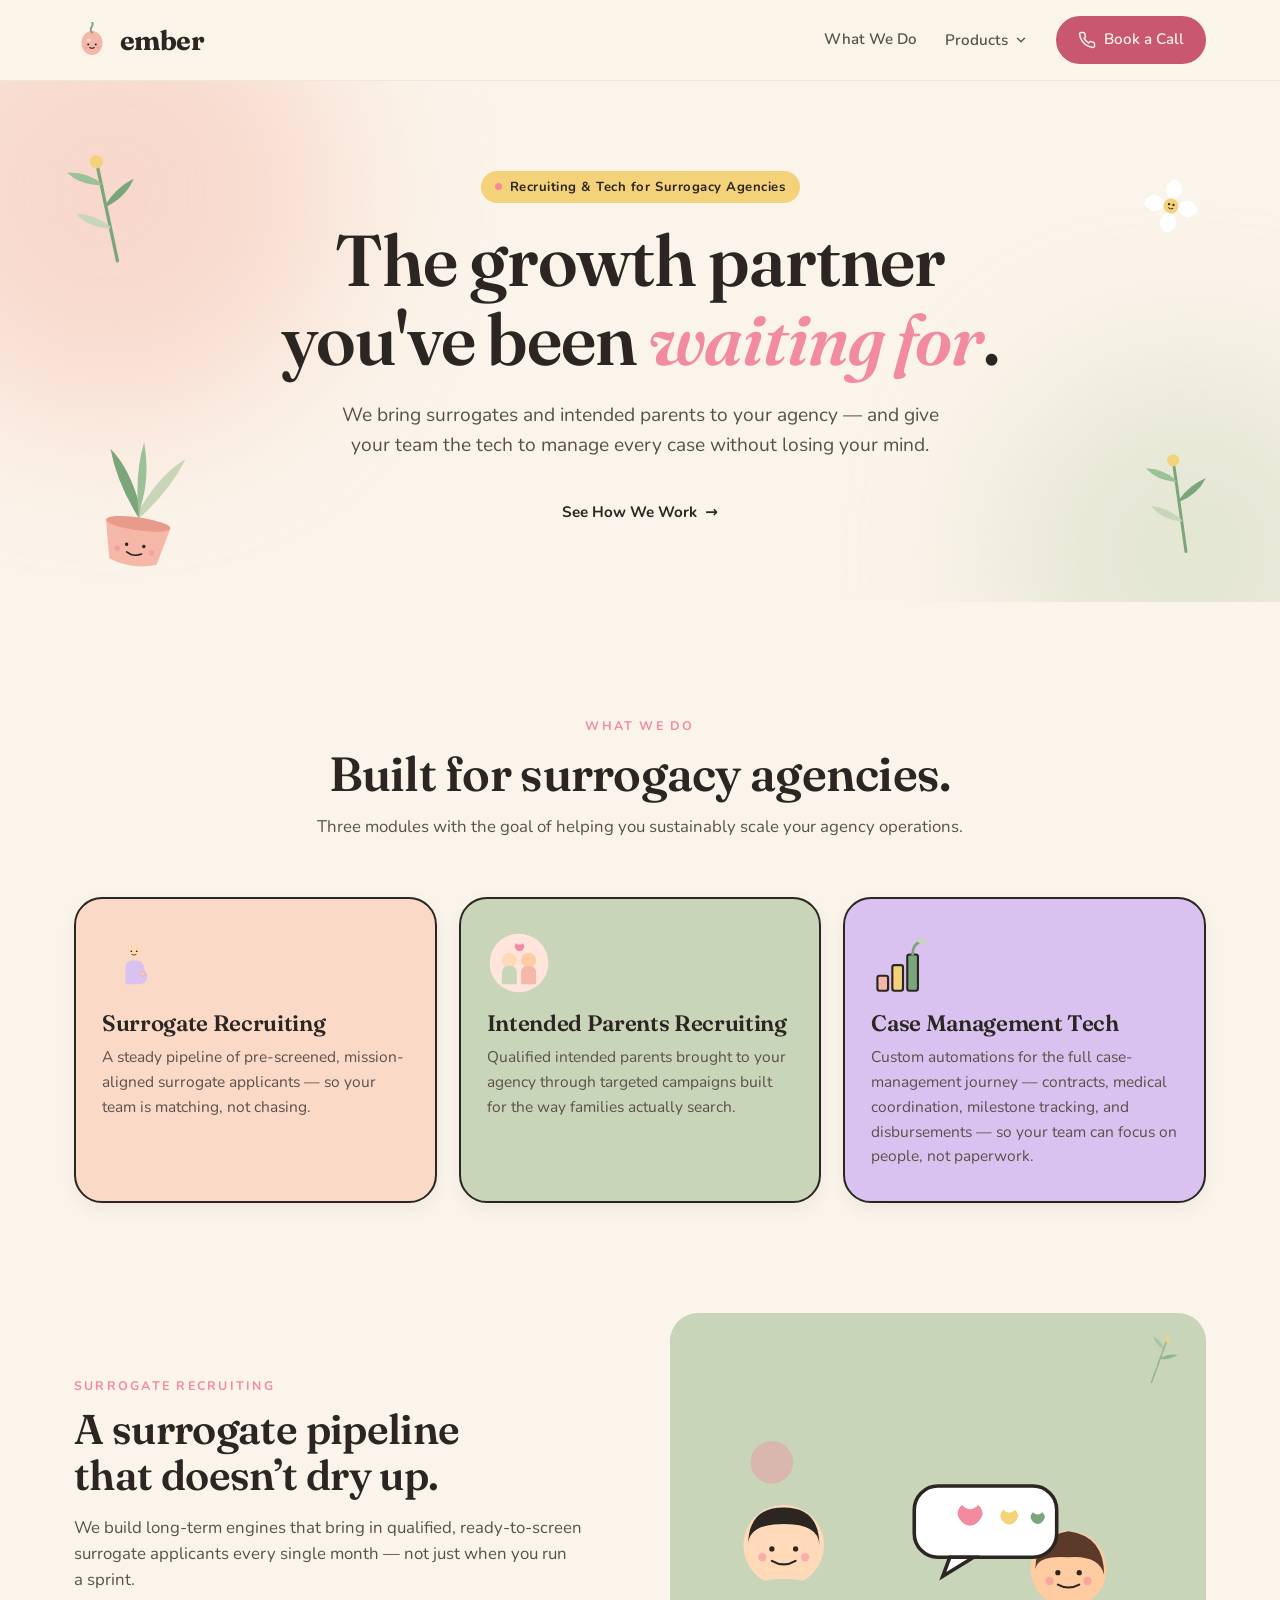
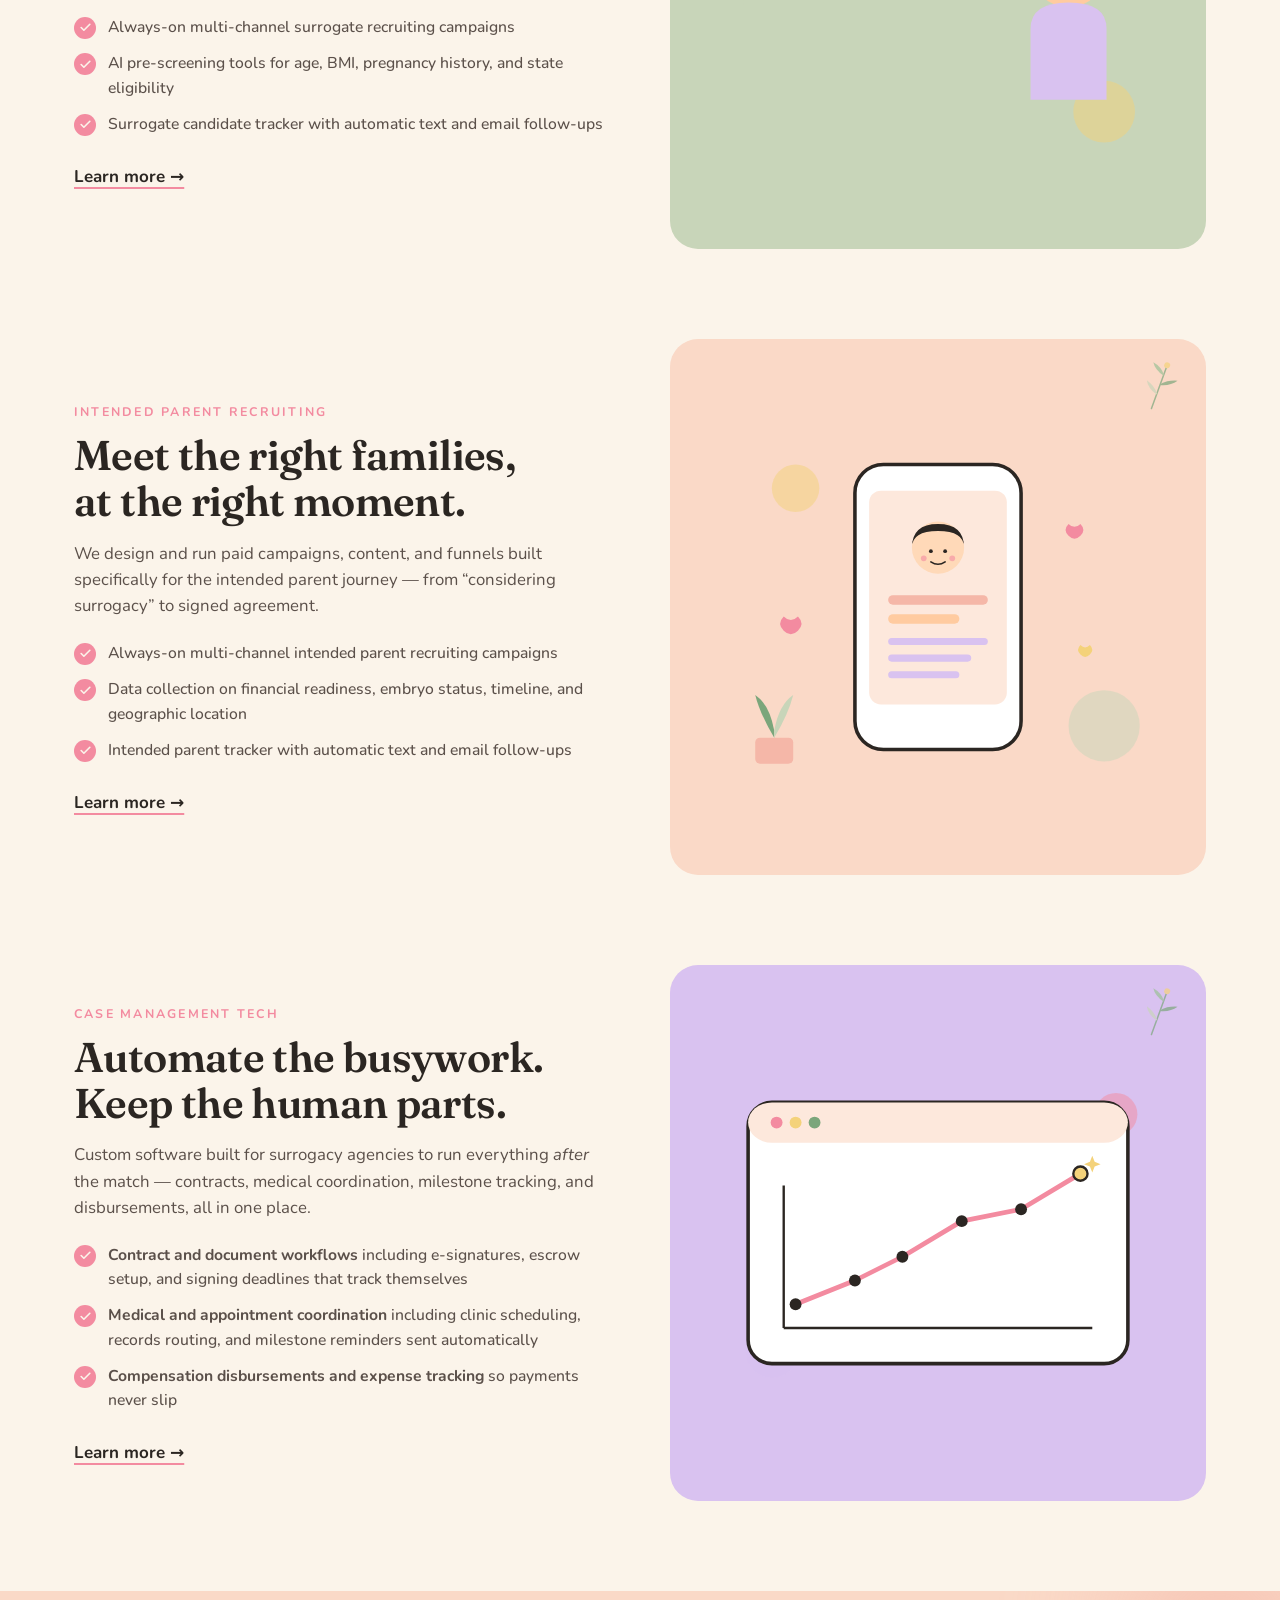
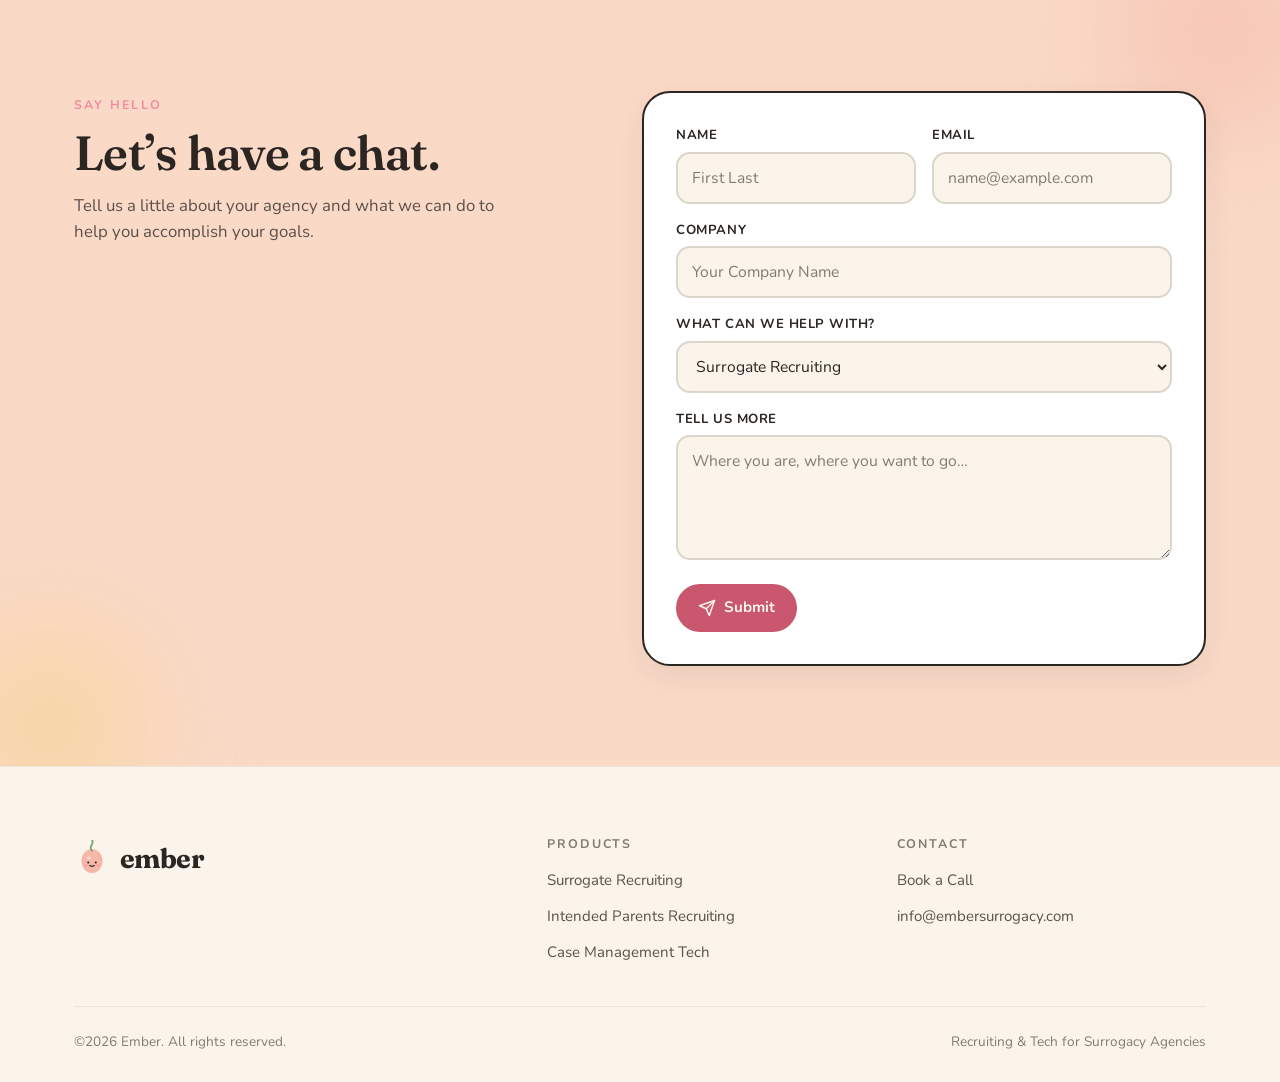
==== index.html @ 0ada0fb6 "Update index.html" ====
<!DOCTYPE html>
<html lang="en">
<head>
  <meta charset="UTF-8">
  <meta name="viewport" content="width=device-width, initial-scale=1.0">
  <title>Ember — Recruiting & Tech for Surrogacy Agencies</title>
  <meta name="description" content="Ember helps surrogacy agencies grow — recruiting intended parents and surrogates, plus tech to automate your case management and recruiting funnel.">

  <!-- Favicons -->
  <link rel="icon" type="image/svg+xml" href="svg/logo.svg">
  <link rel="apple-touch-icon" href="svg/logo.svg">
  <meta name="theme-color" content="#FBF4EA">

  <!-- Open Graph (Facebook, LinkedIn, iMessage, Slack, WhatsApp…) -->
  <meta property="og:type" content="website">
  <meta property="og:site_name" content="Ember">
  <meta property="og:title" content="Ember — Recruiting & Tech for Surrogacy Agencies">
  <meta property="og:description" content="The growth partner surrogacy agencies have been waiting for. We bring in intended parents and surrogates, and give your team the tech to run every case.">
  <meta property="og:image" content="svg/og-image.svg">
  <meta property="og:image:width" content="1200">
  <meta property="og:image:height" content="630">
  <meta property="og:image:alt" content="Ember — Recruiting and tech for surrogacy agencies">
  <meta property="og:url" content="https://embersurrogacy.com/">
  <meta property="og:locale" content="en_US">

  <!-- Twitter Card -->
  <meta name="twitter:card" content="summary_large_image">
  <meta name="twitter:title" content="Ember — Recruiting & Tech for Surrogacy Agencies">
  <meta name="twitter:description" content="The growth partner surrogacy agencies have been waiting for.">
  <meta name="twitter:image" content="svg/og-image.svg">
  <meta name="twitter:image:alt" content="Ember — Recruiting and tech for surrogacy agencies">

  <link rel="preconnect" href="https://fonts.googleapis.com">
  <link rel="preconnect" href="https://fonts.gstatic.com" crossorigin>
  <link href="https://fonts.googleapis.com/css2?family=Fraunces:ital,wght@0,600;0,700;1,400;1,600&family=Nunito:wght@400;500;600;700&display=swap" rel="stylesheet">
  <link rel="stylesheet" href="styles.css">
</head>
<body>

  <!-- ============ NAV ============ -->
  <header class="nav">
    <div class="nav-inner">
      <a href="#home" class="brand">
        <img src="svg/logo.svg" alt="" class="brand-mark">
        <span class="brand-name">ember</span>
      </a>
      <button class="nav-toggle" aria-label="Toggle menu" aria-expanded="false" aria-controls="nav-links">
        <svg viewBox="0 0 24 24" fill="none" stroke="currentColor" stroke-width="2" stroke-linecap="round">
          <line x1="3" y1="6"  x2="21" y2="6"/>
          <line x1="3" y1="12" x2="21" y2="12"/>
          <line x1="3" y1="18" x2="21" y2="18"/>
        </svg>
      </button>
      <nav class="nav-links" id="nav-links">
        <a href="#solutions">What We Do</a>
        <div class="nav-item">
          <button type="button" class="nav-trigger" aria-haspopup="true" aria-expanded="false">
            Products
            <svg class="nav-caret" viewBox="0 0 24 24" width="14" height="14" fill="none" stroke="currentColor" stroke-width="2.4" stroke-linecap="round" stroke-linejoin="round" aria-hidden="true">
              <polyline points="6 9 12 15 18 9"/>
            </svg>
          </button>
          <div class="dropdown" role="menu">
            <a href="#feature-surrogates" role="menuitem">Surrogate Recruiting</a>
            <a href="#feature-parents"    role="menuitem">Intended Parents Recruiting</a>
            <a href="#feature-tech"       role="menuitem">Case Management Tech</a>
          </div>
        </div>
        <a href="#contact" class="btn btn-primary">
          <svg class="btn-icon" viewBox="0 0 24 24" fill="none" stroke="currentColor" stroke-width="2" stroke-linecap="round" stroke-linejoin="round" aria-hidden="true">
            <path d="M22 16.92v3a2 2 0 0 1-2.18 2 19.79 19.79 0 0 1-8.63-3.07 19.5 19.5 0 0 1-6-6 19.79 19.79 0 0 1-3.07-8.67A2 2 0 0 1 4.11 2h3a2 2 0 0 1 2 1.72 12.84 12.84 0 0 0 .7 2.81 2 2 0 0 1-.45 2.11L8.09 9.91a16 16 0 0 0 6 6l1.27-1.27a2 2 0 0 1 2.11-.45 12.84 12.84 0 0 0 2.81.7A2 2 0 0 1 22 16.92z"/>
          </svg>
          Book a Call
        </a>
      </nav>
    </div>
  </header>

  <!-- ============ HERO ============ -->
  <section class="hero" id="home">
    <div class="hero-bg-blob blob-1"></div>
    <div class="hero-bg-blob blob-2"></div>

    <img src="svg/sprig.svg"     alt="" class="hero-cartoon tl">
    <img src="svg/flower.svg"    alt="" class="hero-cartoon tr">
    <img src="svg/plant-pot.svg" alt="" class="hero-cartoon bl">
    <img src="svg/sprig.svg"     alt="" class="hero-cartoon br">

    <div class="hero-inner">
      <span class="eyebrow">Recruiting & Tech for Surrogacy Agencies</span>
      <h1>The growth partner you've been <em>waiting for</em>.</h1>
      <p class="hero-sub">
        We bring surrogates and intended parents to your agency — and give your
        team the tech to manage every case without losing your mind.
      </p>
      <div class="hero-cta">
        <a href="#feature-surrogates" class="btn btn-ghost">See How We Work</a>
      </div>
    </div>
  </section>

  <!-- ============ PILLARS ============ -->
  <section class="section" id="solutions">
    <div class="section-head">
      <span class="section-eyebrow">What we do</span>
      <h2>Built for surrogacy agencies.</h2>
      <p>Three modules with the goal of helping you sustainably scale your agency operations.</p>
    </div>
    <div class="container">
      <div class="pillars">
                <a class="pillar" href="#feature-surrogates">
          <div class="pillar-icon"><img src="svg/card-surrogate.svg" alt=""></div>
          <h3>Surrogate Recruiting</h3>
          <p>A steady pipeline of pre-screened, mission-aligned surrogate applicants — so your team is matching, not chasing.</p>
        </a>
        <a class="pillar" href="#feature-parents">
          <div class="pillar-icon"><img src="svg/card-parents.svg" alt=""></div>
          <h3>Intended Parents Recruiting</h3>
          <p>Qualified intended parents brought to your agency through targeted campaigns built for the way families actually search.</p>
        </a>
        <a class="pillar" href="#feature-tech">
          <div class="pillar-icon"><img src="svg/icon-chart.svg" alt=""></div>
          <h3>Case Management Tech</h3>
          <p>Custom automations for the full case-management journey — contracts, medical coordination, milestone tracking, and disbursements — so your team can focus on people, not paperwork.</p>
        </a>
      </div>
    </div>
  </section>

  <!-- ============ FEATURE 1: SURROGATE RECRUITING ============ -->
  <section class="feature reverse" id="feature-surrogates">
    <div class="feature-text">
      <span class="section-eyebrow">Surrogate recruiting</span>
      <h2>A surrogate pipeline that doesn’t dry up.</h2>
      <p>We build long-term engines that bring in qualified, ready-to-screen surrogate applicants every single month — not just when you run a sprint.</p>
      <ul class="feature-list">
        <li>Always-on multi-channel surrogate recruiting campaigns</li>
        <li>AI pre-screening tools for age, BMI, pregnancy history, and state eligibility</li>
        <li>Surrogate candidate tracker with automatic text and email follow-ups</li>
      </ul>
      <a href="#contact" class="btn-ghost">Learn more</a>
    </div>
    <div class="feature-visual sage">
      <img src="svg/feature-conversion.svg" alt="Cartoon of two people having a warm conversation">
    </div>
  </section>
  <!-- ============ FEATURE 2: IP RECRUITING ============ -->
  <section class="feature" id="feature-parents">
    <div class="feature-text">
      <span class="section-eyebrow">Intended Parent recruiting</span>
      <h2>Meet the right families, at the right moment.</h2>
      <p>We design and run paid campaigns, content, and funnels built specifically for the intended parent journey — from “considering surrogacy” to signed agreement.</p>
      <ul class="feature-list">
        <li>Always-on multi-channel intended parent recruiting campaigns</li>
        <li>Data collection on financial readiness, embryo status, timeline, and geographic location</li>
        <li>Intended parent tracker with automatic text and email follow-ups</li>
      </ul>
      <a href="#contact" class="btn-ghost">Learn more</a>
    </div>
    <div class="feature-visual peach">
      <img src="svg/feature-acquisition.svg" alt="Cartoon phone with hearts floating around it">
    </div>
  </section>

  <!-- ============ FEATURE 3: TECH ============ -->
  <section class="feature" id="feature-tech">
    <div class="feature-text">
      <span class="section-eyebrow">Case Management Tech</span>
      <h2>Automate the busywork. Keep the human parts.</h2>
      <p>Custom software built for surrogacy agencies to run everything <em>after</em> the match — contracts, medical coordination, milestone tracking, and disbursements, all in one place.</p>
      <ul class="feature-list">
        <li><b>Contract and document workflows</b> including e-signatures, escrow setup, and signing deadlines that track themselves</li>
        <li><b>Medical and appointment coordination</b> including clinic scheduling, records routing, and milestone reminders sent automatically</li>
        <li><b>Compensation disbursements and expense tracking</b> so payments never slip</li>
      </ul>
      <a href="#contact" class="btn-ghost">Learn more</a>
    </div>
    <div class="feature-visual lilac">
      <img src="svg/feature-analytics.svg" alt="Cartoon dashboard with a chart trending up">
    </div>
  </section>

  <!-- ============ CONTACT FORM ============ -->
  <section class="contact" id="contact">
    <div class="container contact-inner">

      <div class="contact-copy">
        <span class="section-eyebrow">Say hello</span>
        <h2>Let’s have a chat.</h2>
        <p>Tell us a little about your agency and what we can do to help you accomplish your goals.</p>
      </div>

      <form class="contact-form" action="https://api.staticforms.dev/submit" method="POST">
        <input type="hidden" name="apiKey"  value="sf_3a6157e080d62e9879505751">
        <input type="hidden" name="subject" value="Ember Surrogacy Website Contact Us Form Submission">
        <input type="text" name="honeypot" tabindex="-1" autocomplete="off" style="position:absolute;left:-9999px;opacity:0;pointer-events:none" aria-hidden="true">

        <div class="form-row">
          <label class="field">
            <span>Name</span>
            <input type="text" name="name" required placeholder="First Last">
          </label>
          <label class="field">
            <span>Email</span>
            <input type="email" name="email" required placeholder="name@example.com">
          </label>
        </div>

        <label class="field">
          <span>Company</span>
          <input type="text" name="company" placeholder="Your Company Name">
        </label>

        <label class="field">
          <span>What can we help with?</span>
          <select name="interest">
            <option>Surrogate Recruiting</option>
            <option>Intended Parents Recruiting</option>
            <option>Case Management Tech</option>
            <option>Other</option>
          </select>
        </label>

        <label class="field">
          <span>Tell us more</span>
          <textarea name="message" rows="4" placeholder="Where you are, where you want to go…"></textarea>
        </label>

        <button type="submit" class="btn btn-primary contact-submit">
          <svg class="btn-icon" viewBox="0 0 24 24" fill="none" stroke="currentColor" stroke-width="2" stroke-linecap="round" stroke-linejoin="round" aria-hidden="true">
            <line x1="22" y1="2" x2="11" y2="13"/>
            <polygon points="22 2 15 22 11 13 2 9 22 2"/>
          </svg>
          <span class="contact-submit-label">Submit</span>
        </button>

        <p class="form-success" hidden>✨ Got it! We’ll be in touch within one business day.</p>
        <p class="form-error"   hidden>Something went wrong sending that. Please try again, or email <a href="mailto:info@embersurrogacy.com">info@embersurrogacy.com</a>.</p>
      </form>

    </div>
  </section>

  <!-- ============ FOOTER ============ -->
  <footer class="footer" id="about">
    <div class="container">
      <div class="footer-inner">
        <div class="footer-brand">
          <a href="#home" class="brand">
            <img src="svg/logo.svg" alt="" class="brand-mark">
            <span class="brand-name">ember</span>
          </a>
        </div>
        <div class="footer-col">
          <h4>Products</h4>
          <ul>
            <li><a href="#solutions">Surrogate Recruiting</a></li>
            <li><a href="#solutions">Intended Parents Recruiting</a></li>
            <li><a href="#solutions">Case Management Tech</a></li>
          </ul>
        </div>
        <div class="footer-col">
          <h4>Contact</h4>
          <ul>
            <li><a href="#contact">Book a Call</a></li>
            <li><a href="mailto:info@embersurrogacy.com">info@embersurrogacy.com</a></li>
          </ul>
        </div>
      </div>
      <div class="footer-bottom">
        <span>©2026 Ember. All rights reserved.</span>
        <span>Recruiting & Tech for Surrogacy Agencies</span>
      </div>
    </div>
  </footer>

  <script>
    (function () {
      const toggle = document.querySelector('.nav-toggle');
      const links = document.getElementById('nav-links');
      if (!toggle || !links) return;
      toggle.addEventListener('click', () => {
        const open = links.classList.toggle('open');
        toggle.setAttribute('aria-expanded', String(open));
      });
      links.querySelectorAll('a').forEach((a) => {
        a.addEventListener('click', () => {
          links.classList.remove('open');
          toggle.setAttribute('aria-expanded', 'false');
        });
      });

      // Contact form: AJAX submit to Static Forms.
      // Falls back to native form POST if JS fails.
      const form = document.querySelector('.contact-form');
      if (form) {
        const endpoint  = form.action;
        const submitBtn = form.querySelector('.contact-submit');
        const labelEl   = form.querySelector('.contact-submit-label');
        const successEl = form.querySelector('.form-success');
        const errorEl   = form.querySelector('.form-error');
        const labelText = labelEl ? labelEl.textContent : '';

        form.addEventListener('submit', async (e) => {
          // honeypot trip — silently succeed
          if (form.honeypot && form.honeypot.value) { e.preventDefault(); return; }

          e.preventDefault();
          successEl.hidden = true;
          errorEl.hidden   = true;
          submitBtn.disabled = true;
          if (labelEl) labelEl.textContent = 'Sending…';

          const fd = new FormData(form);
          const name     = (fd.get('name')     || '').toString().trim();
          const email    = (fd.get('email')    || '').toString().trim();
          const company  = (fd.get('company')  || '').toString().trim();
          const interest = (fd.get('interest') || '').toString().trim();
          const msg      = (fd.get('message')  || '').toString().trim();

          const composed =
            `Name: ${name}\n` +
            `Email: ${email}\n` +
            `Company: ${company || '—'}\n` +
            `Interest: ${interest || '—'}\n\n` +
            `Message:\n${msg || '—'}`;

          const payload = {
            apiKey:  fd.get('apiKey'),
            subject: fd.get('subject'),
            name,
            email,
            replyTo: email,
            message: composed
          };

          try {
            const res = await fetch(endpoint, {
              method: 'POST',
              headers: { 'Content-Type': 'application/json', 'Accept': 'application/json' },
              body: JSON.stringify(payload)
            });

            let ok = res.ok;
            try {
              const data = await res.json();
              if (data && (data.success === false || data.error)) ok = false;
            } catch { /* non-JSON response, trust the status code */ }

            if (ok) {
              successEl.hidden = false;
              form.reset();
            } else {
              errorEl.hidden = false;
            }
          } catch (err) {
            errorEl.hidden = false;
          } finally {
            submitBtn.disabled = false;
            if (labelEl) labelEl.textContent = labelText;
          }
        });
      }
    })();
  </script>
</body>
</html>
---- styles.css ----
/* ============================================
   EMBER — concise, cute, fertility-brand growth
   Pastel + hand-drawn aesthetic
   ============================================ */

:root {
  --cream:   #FBF4EA;
  --cream-2: #F6ECD8;
  --peach:   #FAD9C7;
  --blush:   #F5B7A8;
  --pink:    #F38BA0;
  --sage:    #C8D5B9;
  --moss:    #7BA67B;
  --butter:  #F4D27A;
  --lilac:   #D9C2F0;
  --sky:     #BFD8E2;
  --ink:     #2B2622;
  --ink-soft:#5b504a;
  --ink-mute:#857a72;

  --radius-lg: 28px;
  --radius-md: 18px;

  --shadow-soft: 0 10px 30px rgba(43, 38, 34, 0.08);
  --shadow-card: 0 6px 18px rgba(43, 38, 34, 0.06);

  --container: 1180px;
}

*,*::before,*::after { box-sizing: border-box; margin:0; padding:0; }
html { scroll-behavior: smooth; scroll-padding-top: 90px; }
body {
  font-family: 'Nunito', system-ui, -apple-system, sans-serif;
  color: var(--ink);
  background: var(--cream);
  line-height: 1.55;
  font-size: 17px;
  -webkit-font-smoothing: antialiased;
  overflow-x: hidden;
}
img, svg { max-width: 100%; display: block; }
a { color: inherit; text-decoration: none; }
ul { list-style: none; }
button { font: inherit; cursor: pointer; border: none; background: none; color: inherit; }

h1,h2,h3,h4 {
  font-family: 'Fraunces', Georgia, serif;
  font-weight: 600;
  letter-spacing: -0.015em;
  line-height: 1.1;
  color: var(--ink);
  text-wrap: balance;
}
p { color: var(--ink-soft); text-wrap: pretty; }

.container { max-width: var(--container); margin: 0 auto; padding: 0 24px; }

/* ============ BUTTONS / LINKS ============ */
.btn {
  display: inline-flex; align-items: center; gap: 8px;
  padding: 12px 22px; border-radius: 999px;
  font-weight: 700; font-size: 0.95rem;
  transition: transform .15s, background .15s, color .15s;
  white-space: nowrap;
}
.btn:hover { transform: translateY(-2px); }
.btn-icon { width: 18px; height: 18px; flex-shrink: 0; }
.btn-primary { background: var(--ink); color: var(--cream); }
.btn-primary:hover { background: var(--pink); }
.btn-secondary { background: var(--pink); color: #fff; }
.btn-secondary:hover { background: var(--ink); }
.btn-soft { background: var(--cream); color: var(--ink); border: 2px solid var(--ink); }
.btn-soft:hover { background: var(--butter); }
.btn-ghost {
  color: var(--ink); padding: 8px 0; font-weight: 700;
  text-decoration: underline;
  text-decoration-color: var(--pink);
  text-decoration-thickness: 2px;
  text-underline-offset: 5px;
}
.btn-ghost::after { content: ' →'; transition: margin-left .2s; margin-left: 0; }
.btn-ghost:hover { color: var(--pink); text-decoration-color: var(--ink); }
.btn-ghost:hover::after { margin-left: 4px; }

/* attention-grabbing hero CTA */
@keyframes ember-bob {
  0%, 100% { margin-left: 0; }
  50%      { margin-left: 6px; }
}
@keyframes ember-pulse {
  0%, 100% { transform: translateY(0); }
  50%      { transform: translateY(-3px); }
}
.hero-cta .btn-ghost {
  animation: ember-pulse 2.2s ease-in-out infinite;
  text-decoration: none;
}
.hero-cta .btn-ghost::after {
  animation: ember-bob 1.2s ease-in-out infinite;
}
.hero-cta .btn-ghost:hover,
.hero-cta .btn-ghost:hover::after { animation-play-state: paused; }
@media (prefers-reduced-motion: reduce) {
  .hero-cta .btn-ghost,
  .hero-cta .btn-ghost::after { animation: none; }
}

.eyebrow {
  display: inline-flex; align-items: center; gap: 8px;
  background: var(--butter); color: var(--ink);
  padding: 6px 14px; border-radius: 999px;
  font-weight: 700; font-size: 0.82rem;
  letter-spacing: 0.04em;
  margin-bottom: 18px;
}
.eyebrow::before {
  content: ''; width: 7px; height: 7px; border-radius: 50%;
  background: var(--pink);
}

.section-eyebrow {
  display: inline-block;
  font-size: 0.78rem; font-weight: 700;
  letter-spacing: 0.18em; text-transform: uppercase;
  color: var(--pink);
  margin-bottom: 12px;
}

.section { padding: 110px 0; position: relative; }
.section-head {
  max-width: 720px; margin: 0 auto 56px;
  text-align: center;
}
.section-head h2 { font-size: clamp(2rem, 4.4vw, 3rem); margin-bottom: 14px; }
.section-head p { font-size: 1.05rem; color: var(--ink-soft); }

/* ============ NAV ============ */
.nav {
  position: sticky; top: 0; z-index: 60;
  background: rgba(251, 244, 234, 0.88);
  backdrop-filter: saturate(180%) blur(14px);
  -webkit-backdrop-filter: saturate(180%) blur(14px);
  border-bottom: 1px solid rgba(43, 38, 34, 0.06);
}
.nav-inner {
  display: flex; align-items: center; justify-content: space-between;
  max-width: var(--container); margin: 0 auto;
  padding: 16px 24px;
}
.brand {
  display: flex; align-items: center; gap: 10px;
}
.brand-mark { width: 36px; height: 36px; }
.brand-name {
  font-family: 'Fraunces', serif;
  font-size: 1.7rem; font-weight: 700;
  letter-spacing: -0.02em;
}
.nav-links { display: flex; align-items: center; gap: 28px; }
.nav-links a {
  font-size: 0.95rem; font-weight: 600;
  color: var(--ink-soft); transition: color .15s;
}
.nav-links a:hover { color: var(--ink); }
.nav-links a.btn-primary {
  background: #C9576E;
  color: var(--cream);
}
.nav-links a.btn-primary:hover {
  background: var(--pink);
  color: var(--cream);
}

/* dropdown menu */
.nav-item { position: relative; }
.nav-trigger {
  display: inline-flex; align-items: center; gap: 6px;
  font-family: inherit;
  font-size: 0.95rem; font-weight: 600;
  color: var(--ink-soft);
  padding: 0;
  cursor: pointer;
  transition: color .15s;
}
.nav-trigger:hover { color: var(--ink); }
.nav-caret { transition: transform .2s; }
.nav-item:hover .nav-trigger,
.nav-item:focus-within .nav-trigger { color: var(--ink); }
.nav-item:hover .nav-caret,
.nav-item:focus-within .nav-caret { transform: rotate(180deg); }

.dropdown {
  position: absolute;
  top: calc(100% + 14px);
  left: 50%;
  transform: translateX(-50%) translateY(-6px);
  min-width: 240px;
  background: #fff;
  border: 1px solid rgba(43, 38, 34, 0.08);
  border-radius: var(--radius-md);
  box-shadow: 0 16px 40px rgba(43, 38, 34, 0.12);
  padding: 8px;
  display: flex;
  flex-direction: column;
  gap: 2px;
  opacity: 0;
  visibility: hidden;
  transition: opacity .18s ease, transform .18s ease, visibility .18s;
  z-index: 70;
}
.dropdown::before {
  content: '';
  position: absolute;
  top: -14px; left: 0; right: 0; height: 14px;
}
.nav-item:hover .dropdown,
.nav-item:focus-within .dropdown {
  opacity: 1;
  visibility: visible;
  transform: translateX(-50%) translateY(0);
}
.dropdown a {
  display: block;
  padding: 10px 14px;
  border-radius: 10px;
  font-size: 0.92rem;
  font-weight: 600;
  color: var(--ink-soft);
  white-space: nowrap;
}
.dropdown a:hover {
  background: var(--peach);
  color: var(--ink);
}
.nav-toggle { display: none; padding: 6px; }
.nav-toggle svg { width: 26px; height: 26px; }

@media (max-width: 820px) {
  .nav-toggle { display: inline-flex; }
  .nav-links {
    display: none; position: absolute;
    top: 100%; left: 0; right: 0;
    background: var(--cream);
    flex-direction: column;
    padding: 16px 24px 24px;
    gap: 4px;
    border-bottom: 1px solid rgba(43,38,34,0.08);
  }
  .nav-links.open { display: flex; }
  .nav-links a { padding: 10px 0; }

  /* dropdown becomes a flat, indented list inside the mobile menu */
  .nav-item { width: 100%; }
  .nav-trigger { display: none; }
  .dropdown {
    position: static;
    transform: none;
    background: transparent;
    border: none;
    box-shadow: none;
    padding: 0 0 0 12px;
    margin: 0;
    min-width: 0;
    opacity: 1;
    visibility: visible;
    border-left: 2px solid rgba(43, 38, 34, 0.1);
  }
  .dropdown::before { display: none; }
  .dropdown a { padding: 10px 12px; white-space: normal; }
}

/* ============ HERO ============ */
.hero {
  position: relative; padding: 90px 0 70px; overflow: hidden;
}
.hero-bg-blob {
  position: absolute; border-radius: 50%;
  filter: blur(80px); opacity: 0.45; z-index: 0;
  pointer-events: none;
}
.blob-1 { width: 460px; height: 460px; background: var(--blush); top: -120px; left: -120px; }
.blob-2 { width: 380px; height: 380px; background: var(--sage); bottom: -140px; right: -100px; }

.hero-inner {
  max-width: 920px; margin: 0 auto;
  padding: 0 24px;
  text-align: center;
  position: relative; z-index: 2;
}
.hero h1 {
  font-size: clamp(2.4rem, 6vw, 4.5rem);
  margin-bottom: 22px;
}
.hero h1 em { font-style: italic; color: var(--pink); }
.hero-sub {
  font-size: clamp(1.05rem, 1.8vw, 1.2rem);
  color: var(--ink-soft);
  max-width: 600px; margin: 0 auto 32px;
}
.hero-cta {
  display: flex; gap: 12px;
  justify-content: center; flex-wrap: wrap;
}

/* corner cartoons floating around hero */
.hero-cartoon {
  position: absolute; z-index: 1; pointer-events: none;
}
.hero-cartoon.tl { top: 60px; left: 4%; width: 110px; transform: rotate(-12deg); }
.hero-cartoon.tr { top: 80px; right: 5%; width: 90px; transform: rotate(10deg); }
.hero-cartoon.bl { bottom: 30px; left: 6%; width: 130px; transform: rotate(8deg); }
.hero-cartoon.br { bottom: 40px; right: 4%; width: 100px; transform: rotate(-8deg); }

@media (max-width: 900px) {
  .hero-cartoon.tl, .hero-cartoon.tr { width: 70px; }
  .hero-cartoon.bl, .hero-cartoon.br { display: none; }
}

/* ============ TRUST ============ */
.trust { padding: 40px 0 70px; }
.trust-label {
  text-align: center; font-size: 0.8rem; font-weight: 700;
  letter-spacing: 0.15em; text-transform: uppercase;
  color: var(--ink-mute); margin-bottom: 24px;
}
.trust-row {
  display: flex; flex-wrap: wrap; align-items: center; justify-content: center;
  gap: 30px 60px;
  max-width: 980px; margin: 0 auto;
}
.trust-logo {
  font-family: 'Fraunces', serif; font-style: italic;
  font-size: 1.4rem; color: var(--ink-soft); opacity: 0.7;
}

/* ============ PILLARS ============ */
.pillars {
  display: grid; grid-template-columns: repeat(3, 1fr);
  gap: 22px;
}
.pillar {
  background: #fff;
  border-radius: var(--radius-lg);
  padding: 32px 26px;
  border: 2px solid var(--ink);
  box-shadow: var(--shadow-card);
  position: relative;
  display: block;
  text-decoration: none;
  color: inherit;
  transition: transform .2s ease, box-shadow .2s ease;
  cursor: pointer;
}
.pillar:hover {
  transform: translateY(-4px);
  box-shadow: 0 14px 32px rgba(43, 38, 34, 0.14);
}
.pillar:nth-child(1) { background: var(--peach); }
.pillar:nth-child(2) { background: var(--sage); }
.pillar:nth-child(3) { background: var(--lilac); }
.pillar-icon {
  width: 64px; height: 64px;
  margin-bottom: 16px;
  display: flex; align-items: center; justify-content: center;
}
.pillar-icon img { width: 100%; height: 100%; }
.pillar h3 { font-size: 1.4rem; margin-bottom: 10px; }
.pillar p { font-size: 0.97rem; line-height: 1.6; color: var(--ink-soft); }

@media (max-width: 900px) { .pillars { grid-template-columns: 1fr; } }

/* ============ FEATURES ============ */
.feature {
  max-width: var(--container); margin: 0 auto;
  padding: 0 24px 90px;
  display: grid; grid-template-columns: 1fr 1fr;
  gap: 60px; align-items: center;
}
.feature.reverse .feature-visual { order: 2; }
.feature-text h2 { font-size: clamp(1.8rem, 3.6vw, 2.6rem); margin-bottom: 16px; }
.feature-text > p { color: var(--ink-soft); margin-bottom: 22px; font-size: 1.05rem; }
.feature-list { display: flex; flex-direction: column; gap: 12px; margin-bottom: 28px; }
.feature-list li {
  position: relative;
  padding-left: 34px;
  color: var(--ink-soft); font-size: 0.98rem; font-weight: 500;
}
.feature-list li::before {
  content: ''; position: absolute; left: 0; top: 2px;
  width: 22px; height: 22px;
  border-radius: 50%; background: var(--pink);
  background-image: url("data:image/svg+xml,%3Csvg xmlns='http://www.w3.org/2000/svg' viewBox='0 0 24 24' fill='none' stroke='%23FBF4EA' stroke-width='3' stroke-linecap='round' stroke-linejoin='round'%3E%3Cpath d='M20 6 9 17l-5-5'/%3E%3C/svg%3E");
  background-size: 13px; background-repeat: no-repeat; background-position: center;
}

.feature-visual {
  aspect-ratio: 1 / 1;
  border-radius: var(--radius-lg);
  display: flex; align-items: center; justify-content: center;
  padding: 30px;
  position: relative; overflow: hidden;
}
.feature-visual.peach  { background: var(--peach); }
.feature-visual.sage   { background: var(--sage); }
.feature-visual.lilac  { background: var(--lilac); }
.feature-visual img { width: 100%; height: 100%; object-fit: contain; }
/* sprinkled corner decoration */
.feature-visual::after {
  content: ''; position: absolute;
  width: 60px; height: 60px;
  top: 16px; right: 16px;
  background: url('svg/sprig.svg') no-repeat center / contain;
  transform: rotate(20deg);
  opacity: 0.7;
}

@media (max-width: 900px) {
  .feature { grid-template-columns: 1fr; gap: 30px; padding-bottom: 60px; }
  .feature.reverse .feature-visual { order: 0; }
  .feature-visual { aspect-ratio: 16 / 11; }
}

/* ============ PROCESS ============ */
.process {
  background: var(--ink); color: var(--cream);
  padding: 110px 0; position: relative; overflow: hidden;
}
.process .section-head h2 { color: var(--cream); }
.process .section-head p { color: rgba(251,244,234,0.7); }
.process .section-eyebrow { color: var(--butter); }
.process::before, .process::after {
  content: ''; position: absolute; pointer-events: none;
  width: 140px; height: 140px;
  background: url('svg/sprig.svg') no-repeat center / contain;
  opacity: 0.35;
}
.process::before { top: 30px; left: 30px; transform: rotate(-20deg); }
.process::after  { bottom: 30px; right: 30px; transform: rotate(160deg); }

.steps {
  display: grid; grid-template-columns: repeat(3, 1fr);
  gap: 22px;
  position: relative; z-index: 1;
}
.step {
  padding: 28px 24px;
  border-radius: var(--radius-lg);
  background: rgba(255,255,255,0.05);
  border: 2px solid rgba(251,244,234,0.18);
}
.step-num {
  font-family: 'Fraunces', serif; font-style: italic;
  font-size: 2.4rem; line-height: 1;
  color: var(--butter); margin-bottom: 14px; font-weight: 600;
}
.step h3 { color: var(--cream); font-size: 1.35rem; margin-bottom: 8px; }
.step p { color: rgba(251,244,234,0.75); font-size: 0.95rem; }

@media (max-width: 900px) { .steps { grid-template-columns: 1fr; } }

/* ============ METRICS ============ */
.metrics {
  display: grid; grid-template-columns: repeat(4, 1fr);
  gap: 16px;
}
.metric {
  padding: 36px 22px;
  border-radius: var(--radius-lg);
  background: #fff;
  border: 2px solid var(--ink);
  text-align: center;
  box-shadow: var(--shadow-card);
}
.metric:nth-child(1) { background: var(--peach); }
.metric:nth-child(2) { background: var(--sage); }
.metric:nth-child(3) { background: var(--lilac); }
.metric:nth-child(4) { background: var(--butter); }
.metric-num {
  font-family: 'Fraunces', serif;
  font-size: clamp(2.4rem, 4vw, 3.2rem);
  color: var(--ink); line-height: 1;
  margin-bottom: 6px; font-weight: 700;
  letter-spacing: -0.03em;
}
.metric-label { font-size: 0.92rem; font-weight: 700; color: var(--ink); }

@media (max-width: 900px) { .metrics { grid-template-columns: repeat(2, 1fr); } }
@media (max-width: 500px) { .metrics { grid-template-columns: 1fr; } }

/* ============ TESTIMONIAL ============ */
.testimonial-wrap { padding: 30px 0; position: relative; }
.testimonial {
  max-width: 860px; margin: 0 auto;
  padding: 0 24px; text-align: center;
  position: relative;
}
.testimonial blockquote {
  font-family: 'Fraunces', serif; font-style: italic;
  font-size: clamp(1.5rem, 3vw, 2.2rem);
  line-height: 1.3; color: var(--ink);
  margin-bottom: 22px;
}
.testimonial blockquote::before { content: '“'; }
.testimonial blockquote::after  { content: '”'; }
.testimonial-meta { display: flex; flex-direction: column; align-items: center; gap: 4px; }
.testimonial-meta .name { font-weight: 700; }
.testimonial-meta .role { font-size: 0.9rem; color: var(--ink-mute); }
.testimonial-decor {
  position: absolute; width: 90px; opacity: 0.7;
  pointer-events: none;
}
.testimonial-decor.l { left: 20px; top: -20px; transform: rotate(-15deg); }
.testimonial-decor.r { right: 20px; bottom: -10px; transform: rotate(20deg); }
@media (max-width: 700px) { .testimonial-decor { display: none; } }

/* ============ FINAL CTA ============ */
.final-cta { padding: 60px 0 110px; }
.final-cta-inner {
  max-width: var(--container); margin: 0 auto;
  padding: 70px 40px;
  background: var(--ink);
  border-radius: var(--radius-lg);
  text-align: center;
  position: relative; overflow: hidden;
}
.final-cta-inner::before, .final-cta-inner::after {
  content: ''; position: absolute; border-radius: 50%;
  filter: blur(80px); opacity: 0.5; pointer-events: none;
}
.final-cta-inner::before { width: 360px; height: 360px; background: var(--pink);
  top: -120px; right: -80px; }
.final-cta-inner::after  { width: 280px; height: 280px; background: var(--moss);
  bottom: -120px; left: -80px; }
.final-cta-inner > * { position: relative; z-index: 1; }
.final-cta h2 { color: var(--cream); font-size: clamp(2rem, 5vw, 3rem); margin-bottom: 14px; }
.final-cta p  { color: rgba(251,244,234,0.85); max-width: 540px; margin: 0 auto 28px; font-size: 1.05rem; }
.final-cta .btn-secondary { background: var(--butter); color: var(--ink); }
.final-cta .btn-secondary:hover { background: var(--pink); color: #fff; }

/* small floating cartoons in CTA */
.cta-cartoon {
  position: absolute; pointer-events: none;
  z-index: 1; width: 90px; opacity: 0.85;
}
.cta-cartoon.l { left: 30px; top: 30px; transform: rotate(-12deg); }
.cta-cartoon.r { right: 30px; bottom: 30px; transform: rotate(15deg); }
@media (max-width: 700px) { .cta-cartoon { display: none; } }

/* ============ FOOTER ============ */
.footer {
  padding: 70px 0 30px;
  border-top: 1px solid rgba(43,38,34,0.08);
}
.footer-inner {
  display: grid; grid-template-columns: 1.4fr 1fr 1fr;
  gap: 40px;
}
.footer-brand p {
  color: var(--ink-soft); font-size: 0.93rem;
  margin-top: 12px; max-width: 280px;
}
.footer-col h4 {
  font-family: 'Nunito', sans-serif;
  font-size: 0.78rem; font-weight: 700;
  letter-spacing: 0.15em; text-transform: uppercase;
  color: var(--ink-mute); margin-bottom: 16px;
}
.footer-col ul { display: flex; flex-direction: column; gap: 10px; }
.footer-col a { color: var(--ink-soft); font-size: 0.94rem; }
.footer-col a:hover { color: var(--pink); }
.footer-bottom {
  margin-top: 40px;
  padding: 24px 0 0;
  border-top: 1px solid rgba(43,38,34,0.08);
  display: flex; justify-content: space-between;
  flex-wrap: wrap; gap: 12px;
  font-size: 0.85rem; color: var(--ink-mute);
}
@media (max-width: 900px) {
  .footer-inner { grid-template-columns: 1fr 1fr; gap: 32px; }
  .footer-brand { grid-column: 1 / -1; }
}
@media (max-width: 520px) {
  .footer-inner { grid-template-columns: 1fr; gap: 28px; }
}

/* ============ CONTACT FORM ============ */
.contact {
  padding: 100px 0;
  background: var(--peach);
  position: relative;
  overflow: hidden;
}
.contact::before {
  content: ''; position: absolute;
  width: 200px; height: 200px; border-radius: 50%;
  background: var(--blush); filter: blur(60px); opacity: 0.6;
  top: -60px; right: -40px; pointer-events: none;
}
.contact::after {
  content: ''; position: absolute;
  width: 180px; height: 180px; border-radius: 50%;
  background: var(--butter); filter: blur(60px); opacity: 0.5;
  bottom: -50px; left: -40px; pointer-events: none;
}
.contact-inner {
  display: grid;
  grid-template-columns: 1fr 1.1fr;
  gap: 56px;
  align-items: start;
  position: relative;
  z-index: 1;
}
.contact-copy h2 { font-size: clamp(2rem, 4.4vw, 3rem); margin-bottom: 14px; }
.contact-copy > p { font-size: 1.05rem; max-width: 440px; margin-bottom: 30px; }
.contact-art {
  position: relative;
  width: 100%; max-width: 360px;
  aspect-ratio: 4 / 3;
}
.contact-mailbox {
  position: absolute;
  width: 60%; left: 0; bottom: 0;
}
.contact-envelope {
  position: absolute;
  width: 50%; right: 0; top: 10%;
  transform: rotate(8deg);
  animation: ember-float 4s ease-in-out infinite;
}
.contact-sprig {
  position: absolute;
  width: 24%; right: 8%; bottom: 6%;
  transform: rotate(-12deg);
}
@keyframes ember-float {
  0%, 100% { transform: rotate(8deg)  translateY(0); }
  50%      { transform: rotate(6deg)  translateY(-10px); }
}
@media (prefers-reduced-motion: reduce) {
  .contact-envelope { animation: none; }
}

.contact-form {
  background: #fff;
  border: 2px solid var(--ink);
  border-radius: var(--radius-lg);
  padding: 32px;
  box-shadow: var(--shadow-soft);
  display: flex;
  flex-direction: column;
  gap: 16px;
}
.form-row {
  display: grid;
  grid-template-columns: 1fr 1fr;
  gap: 16px;
}
.field { display: flex; flex-direction: column; gap: 6px; }
.field > span {
  font-size: 0.82rem;
  font-weight: 700;
  letter-spacing: 0.04em;
  color: var(--ink);
  text-transform: uppercase;
}
.field input,
.field select,
.field textarea {
  font: inherit;
  font-size: 0.98rem;
  padding: 12px 14px;
  border: 2px solid rgba(43, 38, 34, 0.15);
  border-radius: 14px;
  background: var(--cream);
  color: var(--ink);
  transition: border-color .15s, background .15s;
  width: 100%;
  font-family: inherit;
}
.field textarea { resize: vertical; min-height: 100px; }
.field input::placeholder,
.field textarea::placeholder { color: var(--ink-mute); }
.field input:focus,
.field select:focus,
.field textarea:focus {
  outline: none;
  border-color: var(--pink);
  background: #fff;
}
.contact-submit {
  align-self: flex-start;
  background: #C9576E;
  color: var(--cream);
  margin-top: 8px;
}
.contact-submit:hover { background: var(--pink); }
.form-success {
  margin: 0;
  padding: 12px 16px;
  background: var(--sage);
  color: var(--ink);
  border-radius: 14px;
  font-weight: 600;
  font-size: 0.95rem;
}
.form-error {
  margin: 0;
  padding: 12px 16px;
  background: #FCE0E6;
  color: var(--ink);
  border-radius: 14px;
  font-weight: 600;
  font-size: 0.95rem;
  border: 1px solid rgba(243, 139, 160, 0.45);
}
.form-error a { color: #C9576E; text-decoration: underline; }
.contact-submit:disabled { opacity: 0.6; cursor: wait; transform: none; }

@media (max-width: 900px) {
  .contact-inner { grid-template-columns: 1fr; gap: 36px; }
  .contact-art { max-width: 320px; margin: 0 auto; }
}
@media (max-width: 600px) {
  .contact { padding: 70px 0; }
  .contact-form { padding: 24px; }
  .form-row { grid-template-columns: 1fr; }
  .contact-submit { width: 100%; justify-content: center; }
}

/* ============ A11Y ============ */
@media (prefers-reduced-motion: reduce) {
  html { scroll-behavior: auto; }
  *, *::before, *::after { transition-duration: 0.01ms !important; animation-duration: 0.01ms !important; }
}
a:focus-visible, button:focus-visible {
  outline: 2px solid var(--pink); outline-offset: 3px; border-radius: 6px;
}

/* ============================================
   RESPONSIVE — TABLET (max 900px)
   ============================================ */
@media (max-width: 900px) {
  body { font-size: 16px; }
  .section { padding: 80px 0; }
  .container { padding: 0 20px; }
  .section-head { margin-bottom: 40px; }

  .hero { padding: 60px 0 50px; }
  .hero-inner { padding: 0 20px; }
  .hero h1 { margin-bottom: 18px; }
  .hero-sub { margin-bottom: 26px; }
  .hero-bg-blob { filter: blur(60px); opacity: 0.35; }
  .blob-1 { width: 320px; height: 320px; top: -100px; left: -100px; }
  .blob-2 { width: 280px; height: 280px; bottom: -120px; right: -80px; }

  .feature-visual::after { width: 44px; height: 44px; top: 12px; right: 12px; }
  .pillar { padding: 28px 22px; }
  .pillar-icon { width: 56px; height: 56px; margin-bottom: 14px; }

  .process { padding: 80px 0; }
  .process::before, .process::after { width: 90px; height: 90px; }
  .step { padding: 22px 20px; }

  .testimonial blockquote { line-height: 1.35; }

  .final-cta { padding: 40px 0 80px; }
  .final-cta-inner { padding: 56px 28px; }
}

/* ============================================
   RESPONSIVE — MOBILE (max 720px)
   ============================================ */
@media (max-width: 720px) {
  body { font-size: 15.5px; }
  .section { padding: 60px 0; }
  .container { padding: 0 18px; }
  .section-head { margin-bottom: 32px; }
  .section-head h2 { font-size: clamp(1.7rem, 7vw, 2.2rem); }
  .section-head p { font-size: 0.98rem; }

  /* nav */
  .nav-inner { padding: 12px 18px; }
  .brand-name { font-size: 1.4rem; }
  .brand-mark { width: 30px; height: 30px; }
  .nav-links {
    box-shadow: 0 8px 24px rgba(43, 38, 34, 0.1);
    padding: 12px 18px 20px;
  }
  .nav-links a { font-size: 1rem; }
  .nav-links a.btn-primary { width: 100%; justify-content: center; margin-top: 4px; }

  /* hero */
  .hero { padding: 48px 0 30px; }
  .hero h1 { font-size: clamp(2rem, 9vw, 2.8rem); }
  .hero-sub { font-size: 1rem; }
  .hero-cta { gap: 10px; }
  .hero-cta .btn { width: 100%; justify-content: center; }
  .hero-cartoon.tl, .hero-cartoon.tr { width: 56px; opacity: 0.85; }
  .hero-cartoon.tl { top: 30px; left: 2%; }
  .hero-cartoon.tr { top: 40px; right: 2%; }

  .eyebrow { font-size: 0.75rem; padding: 5px 12px; margin-bottom: 14px; }

  /* trust */
  .trust { padding: 24px 0 40px; }
  .trust-row { gap: 18px 32px; }
  .trust-logo { font-size: 1.15rem; }

  /* pillars */
  .pillar { padding: 26px 20px; }
  .pillar h3 { font-size: 1.25rem; }

  /* feature */
  .feature { padding: 0 18px 50px; gap: 24px; }
  .feature-text h2 { font-size: clamp(1.5rem, 6vw, 2rem); }
  .feature-text > p { font-size: 1rem; }
  .feature-visual { aspect-ratio: 5 / 4; padding: 22px; border-radius: 22px; }
  .feature-visual::after { width: 40px; height: 40px; top: 10px; right: 10px; }

  /* process */
  .process { padding: 60px 0; }
  .process::before { width: 70px; height: 70px; top: 18px; left: 18px; opacity: 0.25; }
  .process::after  { width: 70px; height: 70px; bottom: 18px; right: 18px; opacity: 0.25; }
  .step h3 { font-size: 1.2rem; }
  .step-num { font-size: 2rem; }

  /* testimonial */
  .testimonial { padding: 0 18px; }
  .testimonial blockquote { font-size: 1.25rem; margin-bottom: 18px; }
  .testimonial-meta .role { font-size: 0.85rem; }

  /* final CTA */
  .final-cta { padding: 30px 0 60px; }
  .final-cta-inner { padding: 44px 22px; border-radius: 22px; }
  .final-cta h2 { font-size: clamp(1.7rem, 7vw, 2.2rem); }
  .final-cta p { font-size: 0.98rem; margin-bottom: 22px; }
  .final-cta .btn { width: 100%; justify-content: center; }
  .final-cta-inner::before { width: 240px; height: 240px; top: -80px; right: -60px; }
  .final-cta-inner::after  { width: 200px; height: 200px; bottom: -80px; left: -60px; }

  /* footer */
  .footer { padding: 50px 0 24px; }
  .footer-inner { gap: 28px; }
  .footer-bottom { font-size: 0.8rem; margin-top: 32px; padding-top: 18px; }
}

/* ============================================
   RESPONSIVE — SMALL MOBILE (max 480px)
   ============================================ */
@media (max-width: 480px) {
  .section { padding: 50px 0; }
  .container { padding: 0 16px; }
  .hero { padding: 36px 0 24px; }
  .hero-cartoon.tl, .hero-cartoon.tr { display: none; }
  .hero h1 { font-size: clamp(1.85rem, 9.5vw, 2.4rem); }
  .pillar { padding: 22px 18px; }
  .feature { padding: 0 16px 44px; }
  .feature-visual { aspect-ratio: 1 / 1; padding: 16px; }
  .step-num {
    width: 48px; height: 48px;
    display: inline-flex; align-items: center; justify-content: center;
    border-radius: 50%; background: rgba(244, 210, 122, 0.18);
  }
  .final-cta-inner { padding: 36px 18px; }
  .btn { padding: 11px 18px; font-size: 0.9rem; }
}
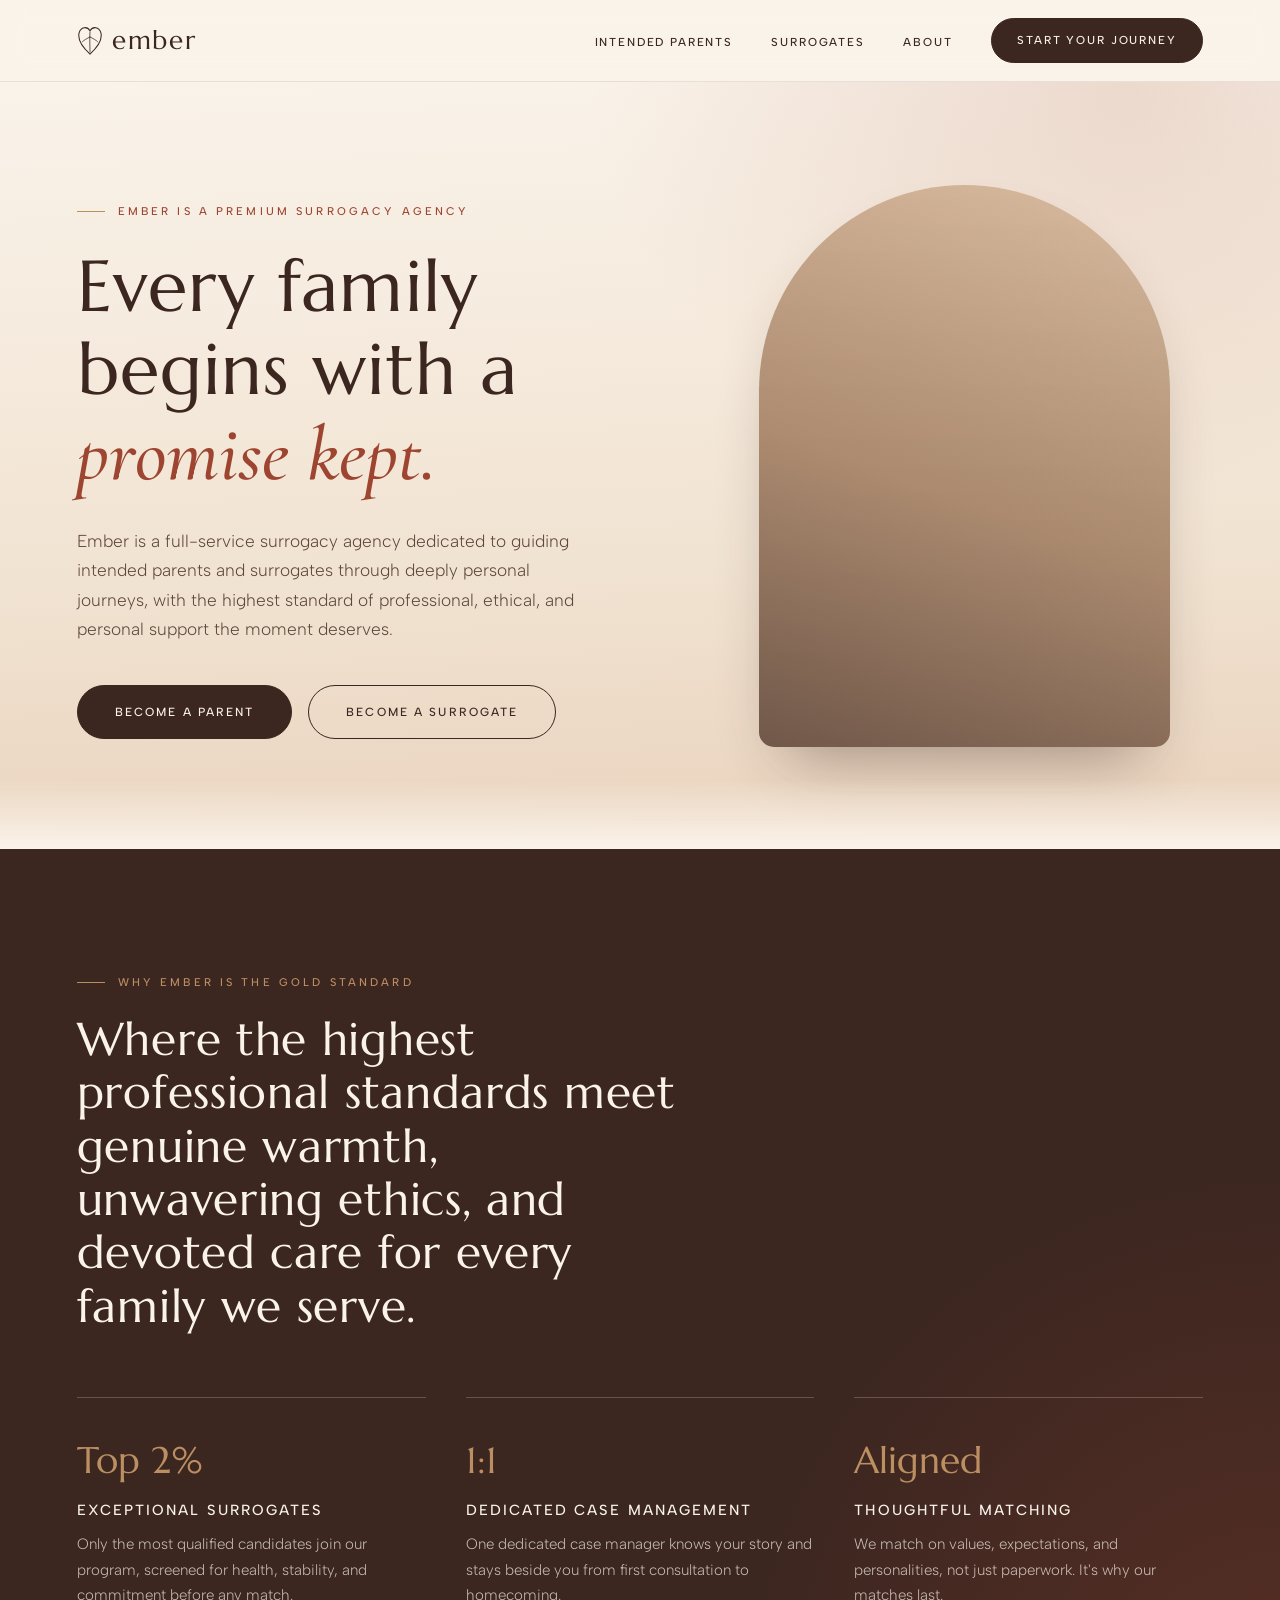
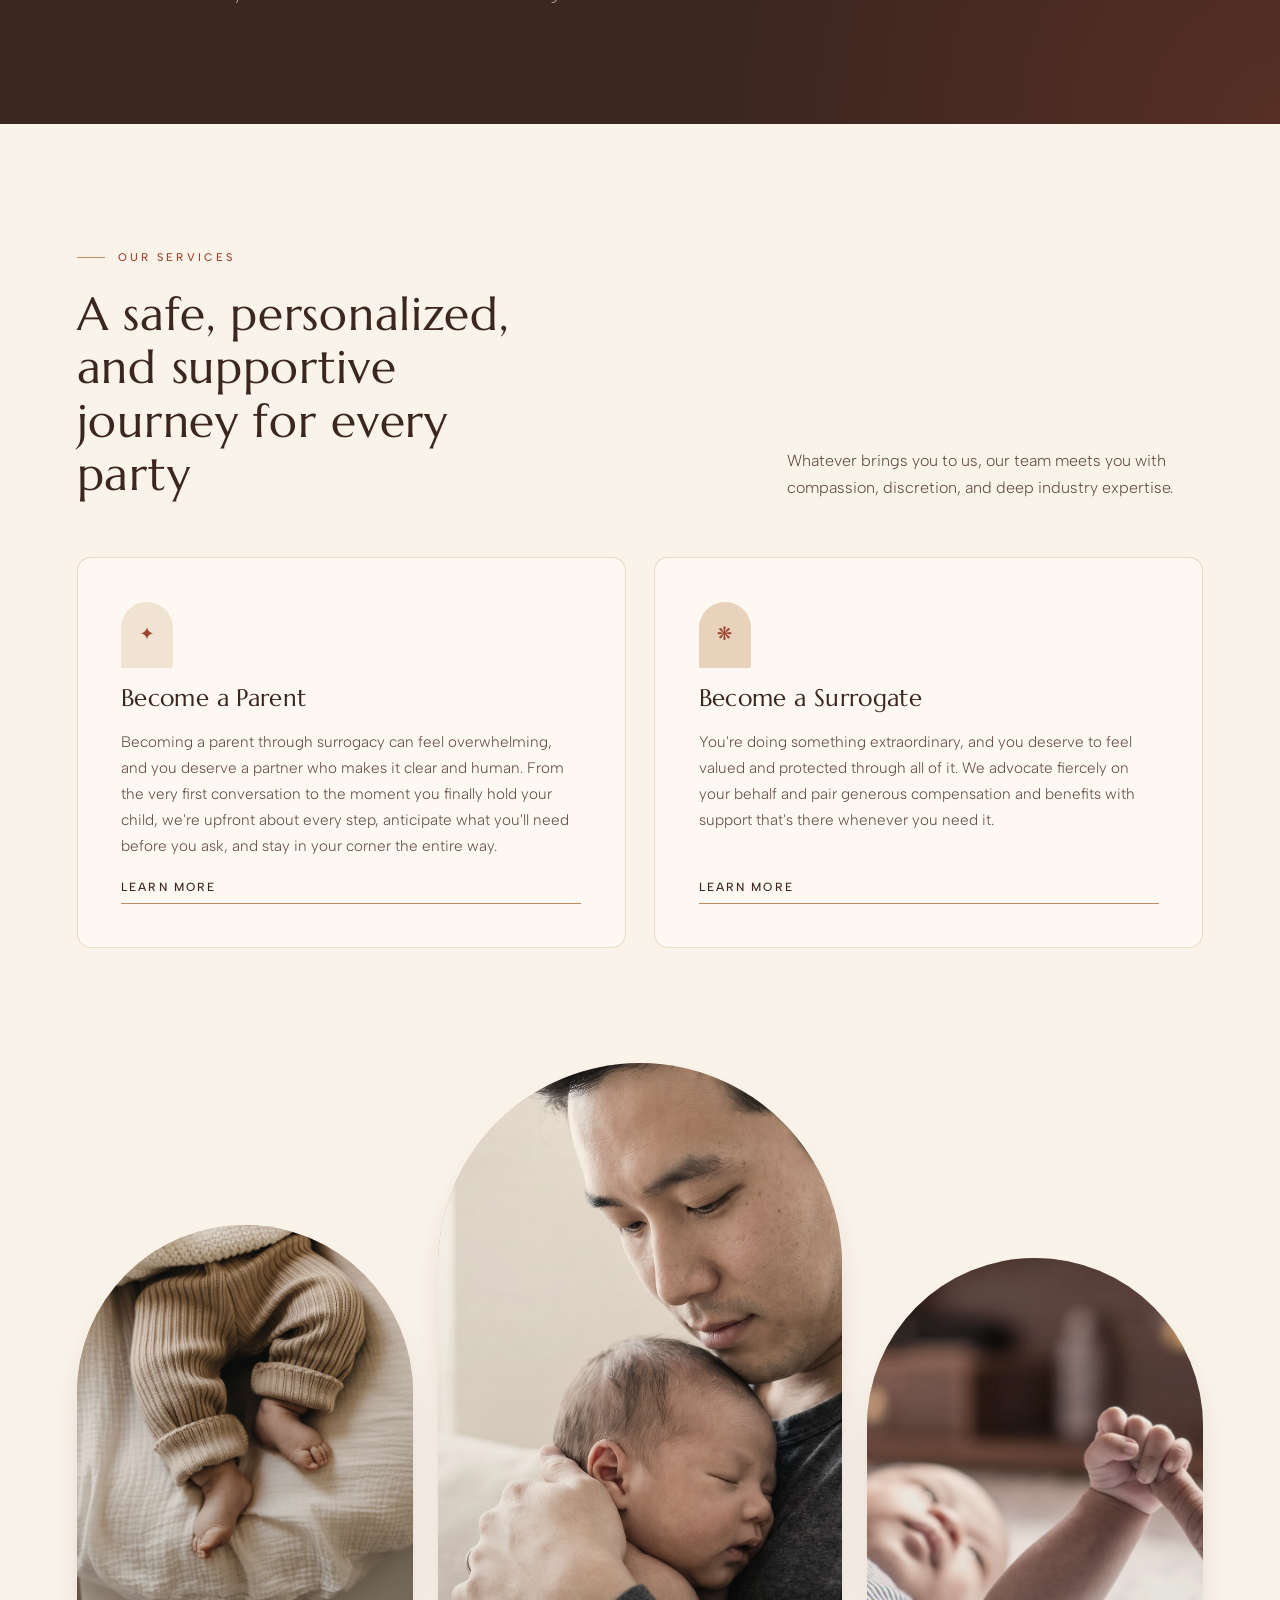
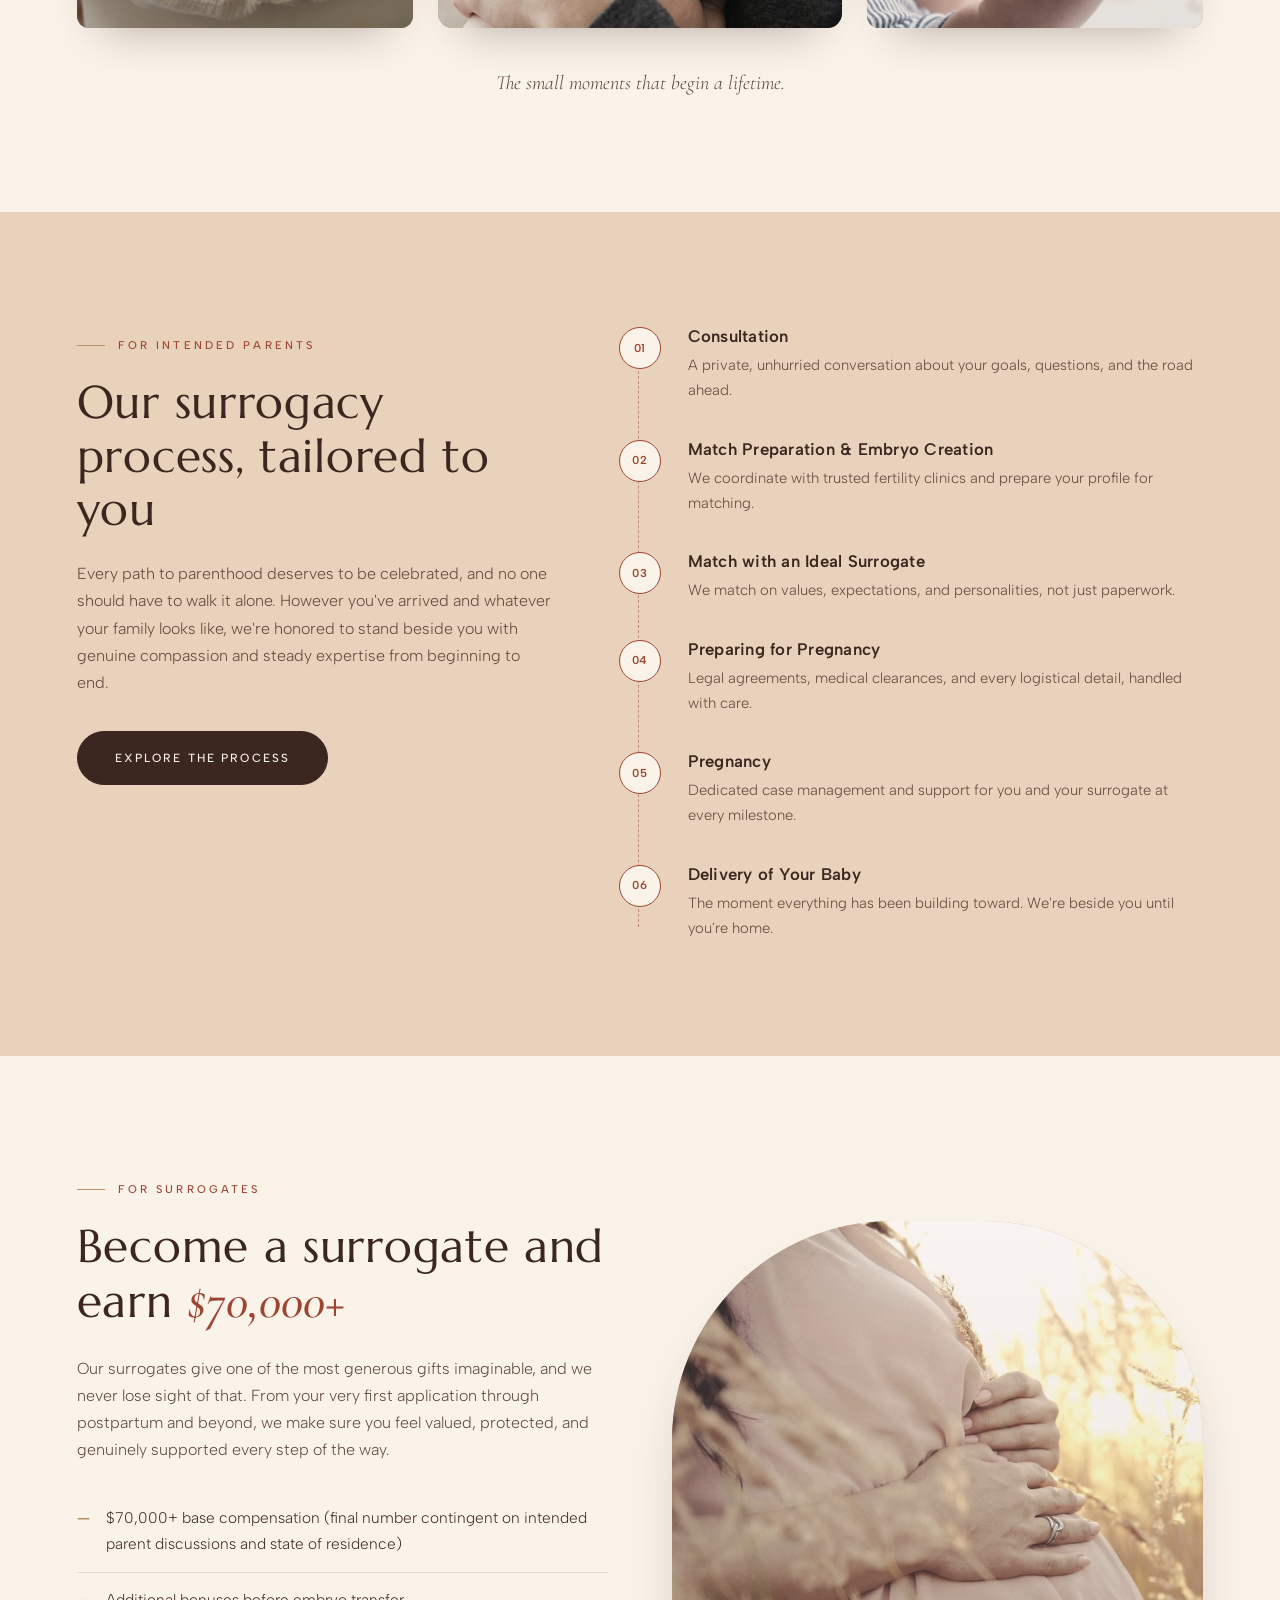
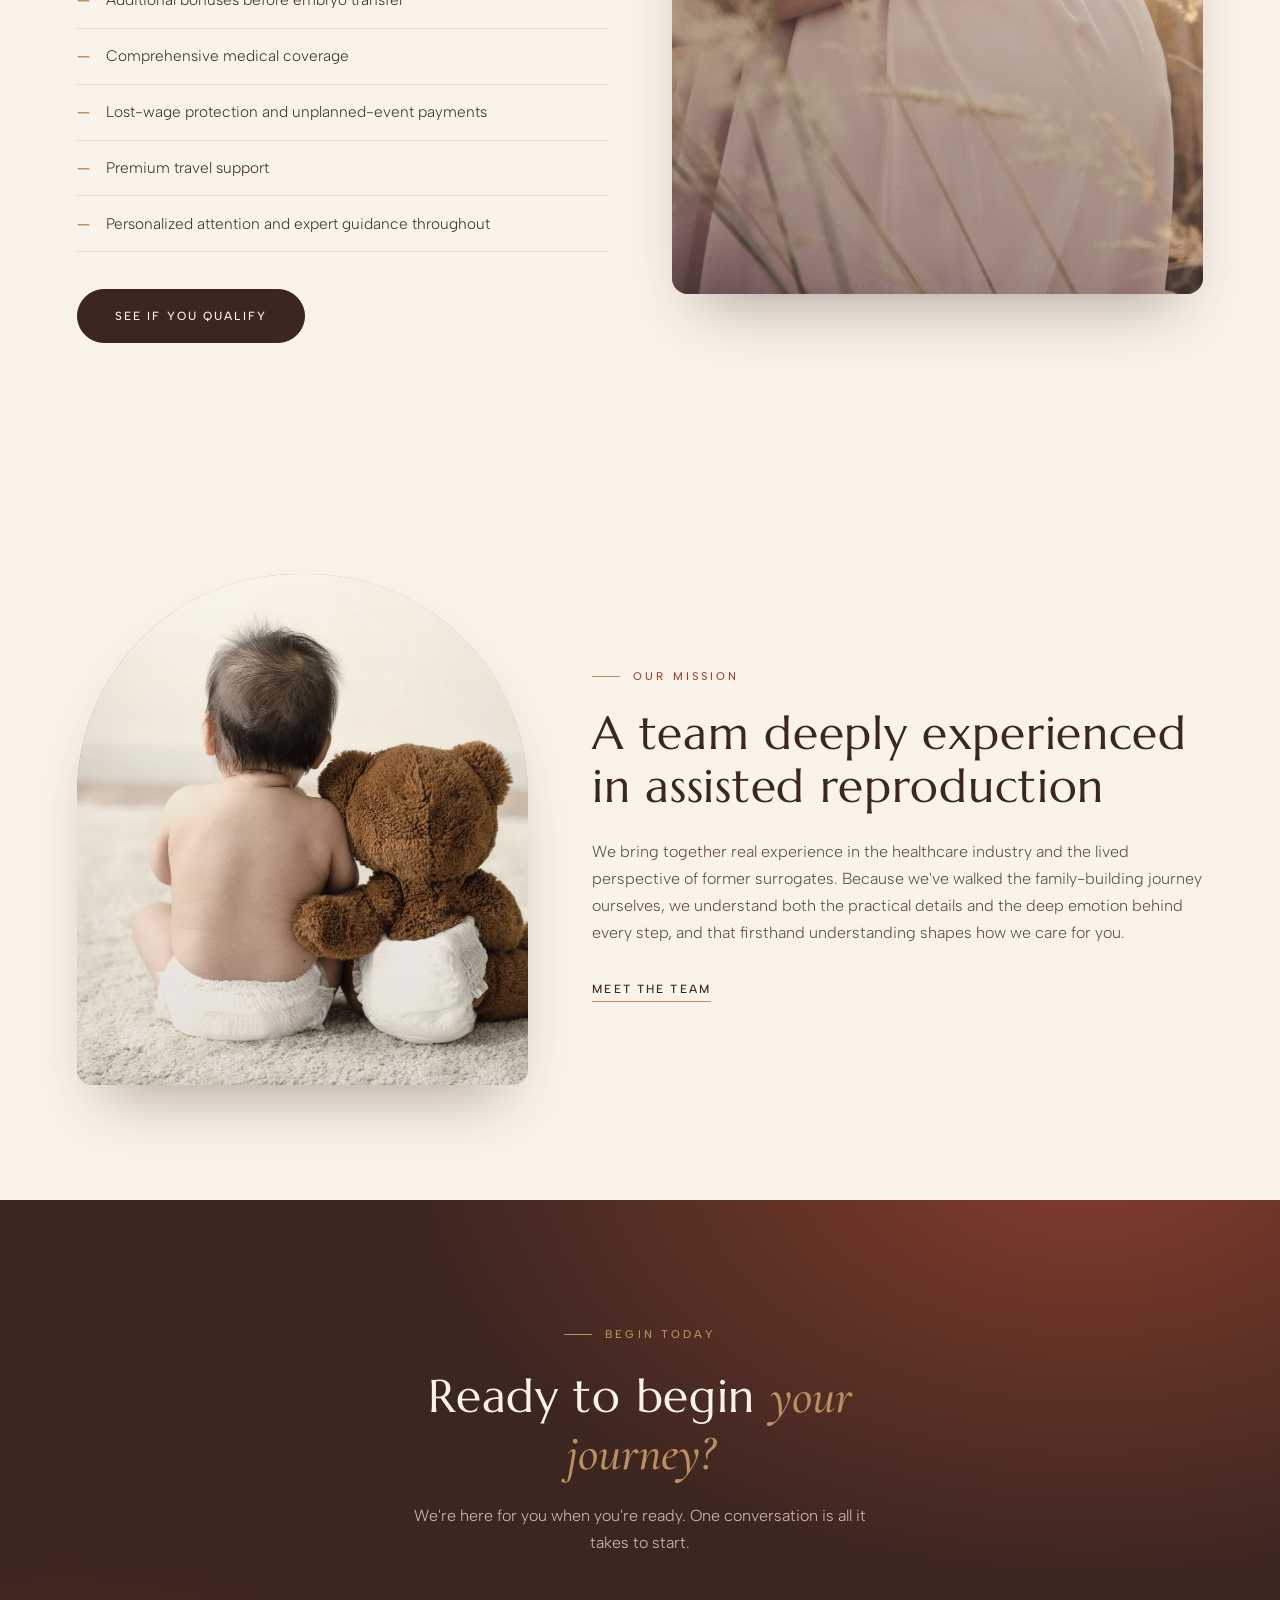
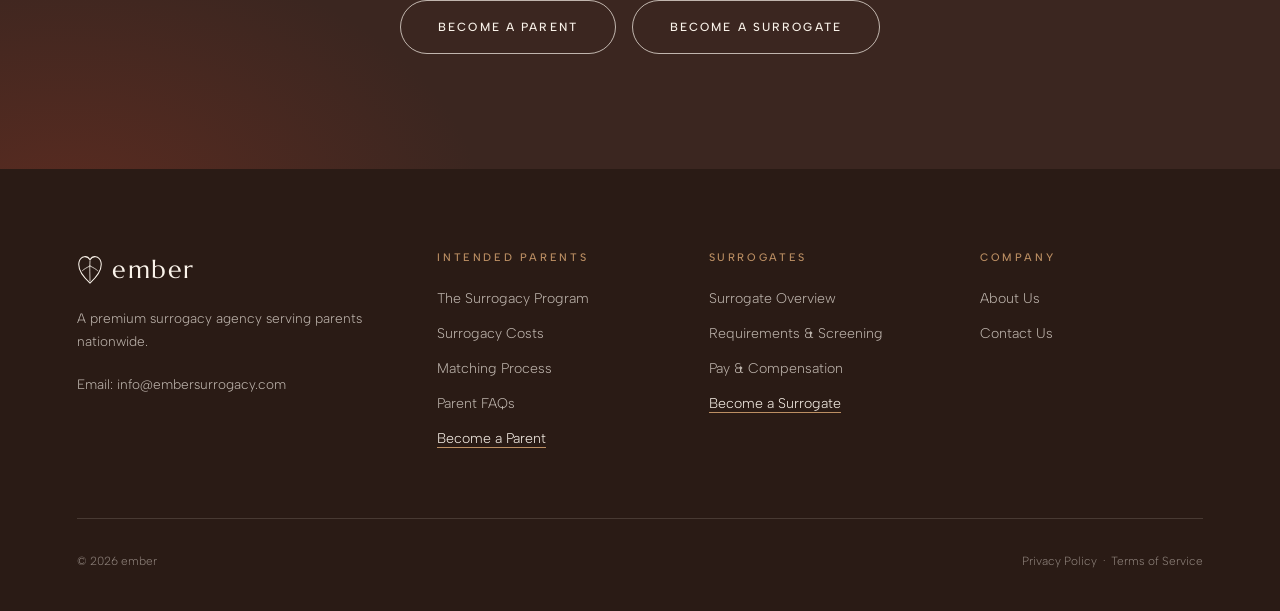
==== commit f12bb1d2: "Update index.html" ====
--- a/index.html
+++ b/index.html
@@ -1,367 +1,1470 @@
 <!DOCTYPE html>
 <html lang="en">
 <head>
-  <meta charset="UTF-8">
-  <meta name="viewport" content="width=device-width, initial-scale=1.0">
-  <title>Ember — Recruiting & Tech for Surrogacy Agencies</title>
-  <meta name="description" content="Ember helps surrogacy agencies grow — recruiting intended parents and surrogates, plus tech to automate your case management and recruiting funnel.">
-
-  <!-- Favicons -->
-  <link rel="icon" type="image/svg+xml" href="svg/logo.svg">
-  <link rel="apple-touch-icon" href="svg/logo.svg">
-  <meta name="theme-color" content="#FBF4EA">
-
-  <!-- Open Graph (Facebook, LinkedIn, iMessage, Slack, WhatsApp…) -->
-  <meta property="og:type" content="website">
-  <meta property="og:site_name" content="Ember">
-  <meta property="og:title" content="Ember — Recruiting & Tech for Surrogacy Agencies">
-  <meta property="og:description" content="The growth partner surrogacy agencies have been waiting for. We bring in intended parents and surrogates, and give your team the tech to run every case.">
-  <meta property="og:image" content="svg/og-image.svg">
-  <meta property="og:image:width" content="1200">
-  <meta property="og:image:height" content="630">
-  <meta property="og:image:alt" content="Ember — Recruiting and tech for surrogacy agencies">
-  <meta property="og:url" content="https://embersurrogacy.com/">
-  <meta property="og:locale" content="en_US">
-
-  <!-- Twitter Card -->
-  <meta name="twitter:card" content="summary_large_image">
-  <meta name="twitter:title" content="Ember — Recruiting & Tech for Surrogacy Agencies">
-  <meta name="twitter:description" content="The growth partner surrogacy agencies have been waiting for.">
-  <meta name="twitter:image" content="svg/og-image.svg">
-  <meta name="twitter:image:alt" content="Ember — Recruiting and tech for surrogacy agencies">
-
-  <link rel="preconnect" href="https://fonts.googleapis.com">
-  <link rel="preconnect" href="https://fonts.gstatic.com" crossorigin>
-  <link href="https://fonts.googleapis.com/css2?family=Fraunces:ital,wght@0,600;0,700;1,400;1,600&family=Nunito:wght@400;500;600;700&display=swap" rel="stylesheet">
-  <link rel="stylesheet" href="styles.css">
+<meta charset="UTF-8">
+<meta name="viewport" content="width=device-width, initial-scale=1.0">
+<title>Ember | Premium Surrogacy Agency</title>
+<meta name="description" content="Ember is a premium surrogacy agency offering bespoke, deeply personal journeys for intended parents and surrogates.">
+
+<!-- Meta Pixel Code -->
+<script>
+!function(f,b,e,v,n,t,s)
+{if(f.fbq)return;n=f.fbq=function(){n.callMethod?
+n.callMethod.apply(n,arguments):n.queue.push(arguments)};
+if(!f._fbq)f._fbq=n;n.push=n;n.loaded=!0;n.version='2.0';
+n.queue=[];t=b.createElement(e);t.async=!0;
+t.src=v;s=b.getElementsByTagName(e)[0];
+s.parentNode.insertBefore(t,s)}(window, document,'script',
+'https://connect.facebook.net/en_US/fbevents.js');
+fbq('init', '3579174918924757');
+fbq('track', 'PageView');
+</script>
+<noscript><img height="1" width="1" style="display:none"
+src="https://www.facebook.com/tr?id=3579174918924757&ev=PageView&noscript=1"
+/></noscript>
+<!-- End Meta Pixel Code -->
+
+<link rel="preconnect" href="https://fonts.googleapis.com">
+<link rel="preconnect" href="https://fonts.gstatic.com" crossorigin>
+<link href="https://fonts.googleapis.com/css2?family=Marcellus&family=Cormorant+Garamond:ital,wght@1,500&family=Albert+Sans:wght@300;400;500;600&display=swap" rel="stylesheet">
+<style>
+:root{
+  --espresso:#3B2620;       /* warm mahogany — primary ink */
+  --espresso-soft:#5C443A;
+  --alabaster:#FAF3EA;      /* warm candlelit ivory — page background */
+  --greige:#F1E3D2;         /* blush sand — soft surfaces */
+  --sandstone:#E9D2BC;      /* warm terracotta sand — alternate surface */
+  --ember:#9E4531;          /* glowing ember red — signature accent */
+  --ember-deep:#7C3121;
+  --cashmere:#BC8F63;       /* warm brass — hairlines & details */
+  --white:#FDF8F1;
+  --radius-arch: 220px 220px 16px 16px;
+
+  --fs-hero: clamp(2.6rem, 6vw, 4.5rem);
+  --fs-h2: clamp(1.9rem, 4vw, 2.9rem);
+  --fs-h3: clamp(1.25rem, 2vw, 1.5rem);
+  --maxw: 1440px;
+}
+*{margin:0;padding:0;box-sizing:border-box}
+html{scroll-behavior:smooth;overflow-x:clip}
+body{
+  font-family:'Albert Sans',system-ui,sans-serif;
+  background:var(--alabaster);
+  color:var(--espresso);
+  line-height:1.7;
+  font-weight:300;
+  -webkit-font-smoothing:antialiased;
+}
+h1,h2,h3{font-family:'Marcellus',serif;font-weight:400;line-height:1.15;letter-spacing:.015em}
+em.lux{font-family:'Cormorant Garamond',serif;font-style:italic;font-weight:500;letter-spacing:0}
+img{max-width:100%;display:block}
+a{color:inherit;text-decoration:none}
+strong{font-weight:600}
+.wrap{max-width:var(--maxw);margin:0 auto;padding:0 6vw}
+.eyebrow{
+  font-size:.7rem;letter-spacing:.28em;text-transform:uppercase;
+  font-weight:500;color:var(--ember);display:inline-flex;align-items:center;gap:.8rem;
+}
+.eyebrow::before{content:"";width:28px;height:1px;background:var(--cashmere)}
+section{padding:clamp(4.5rem,9vw,7.5rem) 0}
+:focus-visible{outline:2px solid var(--ember);outline-offset:3px;border-radius:4px}
+
+/* ---------- Buttons ---------- */
+.btn{
+  display:inline-block;padding:1rem 2.3rem;border-radius:999px;
+  font-size:.74rem;font-weight:500;letter-spacing:.18em;text-transform:uppercase;
+  transition:all .28s ease;border:1px solid var(--espresso);cursor:pointer;
+  font-family:'Albert Sans',sans-serif;
+}
+.btn-solid{background:var(--espresso);color:var(--alabaster)}
+.btn-solid:hover{background:var(--ember);border-color:var(--ember)}
+.btn-ghost{background:transparent;color:var(--espresso)}
+.btn-ghost:hover{background:var(--espresso);color:var(--alabaster)}
+.btn-light{border-color:rgba(250,243,234,.7);color:var(--alabaster);background:transparent}
+.btn-light:hover{background:var(--alabaster);color:var(--espresso)}
+.btn-ember{background:var(--ember);border-color:var(--ember);color:var(--alabaster)}
+.btn-ember:hover{background:var(--ember-deep);border-color:var(--ember-deep)}
+.textlink{
+  font-size:.74rem;font-weight:500;letter-spacing:.18em;text-transform:uppercase;
+  border-bottom:1px solid var(--cashmere);padding-bottom:.35rem;transition:border-color .2s,color .2s;
+}
+.textlink:hover{color:var(--ember);border-color:var(--ember)}
+
+/* ---------- Header ---------- */
+header{
+  position:sticky;top:0;z-index:100;
+  background:rgba(250,243,234,.92);backdrop-filter:blur(12px);
+  border-bottom:1px solid rgba(59,38,32,.09);
+}
+.nav{display:flex;align-items:center;justify-content:space-between;padding:1.15rem 6vw;max-width:var(--maxw);margin:0 auto}
+.logo{font-family:'Marcellus',serif;font-size:1.6rem;letter-spacing:.06em;display:inline-flex;align-items:center;gap:.6rem}
+.logo i{font-style:normal;color:var(--ember)}
+.logo-mark{width:26px;height:auto;flex-shrink:0}
+.logo-mark path{fill:none;stroke:var(--espresso);stroke-width:4;stroke-linecap:round;stroke-linejoin:round}
+.logo-mark .vein{stroke-width:3}
+footer .logo-mark path{stroke:var(--alabaster)}
+.nav-links{display:flex;gap:2.4rem;align-items:center;list-style:none}
+.nav-links a{font-size:.72rem;font-weight:500;letter-spacing:.16em;text-transform:uppercase;transition:color .2s;padding-bottom:.2rem;border-bottom:1px solid transparent}
+.nav-links a:hover{color:var(--ember)}
+.nav-links a.current{color:var(--ember);border-bottom-color:var(--cashmere)}
+.nav .btn{padding:.72rem 1.6rem;border-bottom:1px solid var(--espresso)}
+.nav .btn.current{border-bottom:1px solid var(--ember);color:var(--alabaster)}
+.menu-toggle{display:none;background:none;border:none;cursor:pointer;flex-direction:column;gap:5px;padding:6px}
+.menu-toggle span{width:24px;height:1.5px;background:var(--espresso);transition:.3s}
+
+/* ---------- Page routing ---------- */
+.page{display:none}
+.page.active{display:block;animation:pageIn .45s ease}
+@keyframes pageIn{from{opacity:0;transform:translateY(10px)}to{opacity:1;transform:none}}
+
+/* ---------- Hero ---------- */
+.hero{
+  position:relative;overflow:hidden;
+  background:
+    radial-gradient(70% 90% at 88% 0%, rgba(158,69,49,.14), transparent 60%),
+    linear-gradient(178deg, var(--alabaster) 0%, var(--greige) 62%, var(--sandstone) 100%);
+  padding:clamp(4rem,8vw,7rem) 0 clamp(4rem,8vw,7rem);
+}
+.hero-grid{display:grid;grid-template-columns:1.1fr .9fr;gap:5vw;align-items:center;max-width:var(--maxw);margin:0 auto;padding:0 6vw}
+.hero-copy{padding-bottom:0}
+.hero h1{font-size:var(--fs-hero);margin:1.5rem 0 1.7rem}
+.hero h1 em.lux{color:var(--ember);font-size:1.08em}
+.hero p.lede{font-size:1.08rem;max-width:33rem;color:var(--espresso-soft);margin-bottom:2.5rem}
+.hero-ctas{display:flex;flex-wrap:wrap;gap:1rem}
+.hero-visual{position:relative;display:flex;justify-content:center}
+.arch{
+  width:min(440px,86%);aspect-ratio:3/4.1;
+  border-radius:var(--radius-arch);
+  background:linear-gradient(200deg,#DEC5A9 0%, #B8977A 55%, #7E6353 100%);
+  box-shadow:0 34px 64px -28px rgba(59,38,32,.45);
+  position:relative;overflow:hidden;
+}
+.arch img,.photo-block img,.moment img{width:100%;height:100%;object-fit:cover;position:absolute;inset:0}
+/* luxury photo treatment: soften saturation, warm the tone, unify all imagery */
+.arch img,.photo-block img,.moment img{filter:saturate(.72) sepia(.14) contrast(.95) brightness(1.03)}
+.arch::after,.photo-block::after,.moment::after{
+  content:"";position:absolute;inset:0;pointer-events:none;
+  background:linear-gradient(180deg, rgba(158,69,49,.06), rgba(59,38,32,.14));
+  mix-blend-mode:multiply;
+}
+.arch-ring{
+  position:absolute;width:min(440px,86%);aspect-ratio:3/4.1;
+  border:1px solid var(--cashmere);border-radius:var(--radius-arch);
+  transform:translate(18px,18px);z-index:-1;
+}
+.hero-badge{
+  position:absolute;left:-6%;bottom:12%;
+  background:var(--white);border-radius:12px;padding:1.1rem 1.5rem;
+  box-shadow:0 18px 44px -18px rgba(59,38,32,.35);
+  font-size:.78rem;line-height:1.45;border:1px solid rgba(188,143,99,.3);
+}
+.hero-badge strong{font-family:'Marcellus',serif;font-weight:400;font-size:1.45rem;display:block;color:var(--ember)}
+.fade-band{height:70px;background:linear-gradient(to bottom, transparent, var(--alabaster));margin-top:-70px;position:relative;z-index:2}
+
+/* ---------- Page hero (interior pages) ---------- */
+.page-hero{
+  background:
+    radial-gradient(70% 100% at 90% -10%, rgba(158,69,49,.16), transparent 60%),
+    linear-gradient(180deg, var(--greige), var(--alabaster));
+  padding:clamp(4rem,7vw,6rem) 0;
+  border-bottom:1px solid rgba(59,38,32,.08);
+}
+.page-hero h1{font-size:clamp(2.3rem,5vw,3.6rem);margin:1.4rem 0 1.3rem;max-width:40rem}
+.page-hero h1 em.lux{color:var(--ember);font-size:1.08em}
+.page-hero p{max-width:36rem;color:var(--espresso-soft);font-size:1.05rem}
+
+/* ---------- Stats ---------- */
+.stats{padding-top:clamp(3rem,6vw,5rem)}
+.stats-head{text-align:center;max-width:44rem;margin:0 auto 3.5rem}
+.stats-head h2{font-size:var(--fs-h2);margin-top:1.3rem}
+.stats-grid{display:grid;grid-template-columns:repeat(4,1fr);gap:1px;background:rgba(59,38,32,.12);border-top:1px solid rgba(59,38,32,.12);border-bottom:1px solid rgba(59,38,32,.12)}
+.stat{background:var(--alabaster);padding:2.7rem 1.6rem;text-align:center}
+.stat b{font-family:'Marcellus',serif;font-weight:400;font-size:clamp(2.2rem,3.6vw,2.9rem);display:block}
+.stat span{font-size:.74rem;letter-spacing:.12em;text-transform:uppercase;color:var(--espresso-soft);font-weight:400}
+.stat em{display:block;font-style:normal;color:var(--cashmere);font-size:1.3rem;line-height:0;margin-bottom:.9rem}
+
+/* ---------- Why ---------- */
+.why{
+  background:
+    radial-gradient(80% 120% at 100% 100%, rgba(158,69,49,.28), transparent 55%),
+    var(--espresso);
+  color:var(--alabaster);
+}
+.why .eyebrow{color:var(--cashmere)}
+.why h2{font-size:var(--fs-h2);max-width:38rem;margin-top:1.3rem}
+.why-grid{display:grid;grid-template-columns:repeat(3,1fr);gap:2.5rem;margin-top:4rem}
+.why-card{border-top:1px solid rgba(250,243,234,.22);padding-top:1.9rem}
+.why-card .pct{font-family:'Marcellus',serif;font-size:2.3rem;color:var(--cashmere)}
+.why-card h3{font-size:.92rem;margin:.7rem 0 .8rem;font-family:'Albert Sans',sans-serif;font-weight:500;letter-spacing:.14em;text-transform:uppercase}
+.why-card p{color:rgba(250,243,234,.75);font-size:.94rem}
+
+/* ---------- Services ---------- */
+.services-head{display:flex;justify-content:space-between;align-items:end;gap:2rem;flex-wrap:wrap;margin-bottom:3.5rem}
+.services-head h2{font-size:var(--fs-h2);max-width:30rem;margin-top:1.3rem}
+.services-head p{max-width:26rem;color:var(--espresso-soft)}
+.svc-grid{display:grid;grid-template-columns:repeat(2,1fr);gap:1.8rem}
+.svc{
+  background:var(--white);border-radius:14px;padding:2.7rem;
+  border:1px solid rgba(188,143,99,.28);
+  display:flex;flex-direction:column;gap:1.1rem;
+  transition:transform .3s ease, box-shadow .3s ease, border-color .3s ease;
+}
+.svc:hover{transform:translateY(-5px);box-shadow:0 28px 52px -30px rgba(59,38,32,.35);border-color:var(--cashmere)}
+.svc .glyph{
+  width:52px;height:66px;border-radius:60px 60px 6px 6px;
+  display:flex;align-items:center;justify-content:center;font-size:1.15rem;color:var(--ember);
+}
+.svc:nth-child(1) .glyph{background:var(--greige)}
+.svc:nth-child(2) .glyph{background:var(--sandstone)}
+.svc h3{font-size:var(--fs-h3)}
+.svc p{color:var(--espresso-soft);font-size:.95rem;flex:1}
+
+/* ---------- Moments strip ---------- */
+.moments{padding:0 0 clamp(4.5rem,9vw,7rem)}
+.moments-grid{display:grid;grid-template-columns:1fr 1.2fr 1fr;gap:1.6rem;align-items:end}
+.moment{
+  border-radius:var(--radius-arch);overflow:hidden;position:relative;
+  background:linear-gradient(200deg,#DEC5A9,#93755F);
+  box-shadow:0 24px 48px -26px rgba(59,38,32,.4);
+}
+.moment.m1{aspect-ratio:3/3.6}
+.moment.m2{aspect-ratio:3/4.2}
+.moment.m3{aspect-ratio:3/3.3}
+.moments-cap{text-align:center;margin-top:2.4rem;font-family:'Cormorant Garamond',serif;font-style:italic;font-size:1.25rem;color:var(--espresso-soft)}
+
+/* ---------- Process ---------- */
+.process{background:var(--sandstone)}
+.process-grid{display:grid;grid-template-columns:.9fr 1.1fr;gap:5vw;align-items:start}
+.process h2{font-size:var(--fs-h2);margin:1.3rem 0 1.5rem}
+.process .sticky{position:sticky;top:110px}
+.process p.intro{color:var(--espresso-soft);margin-bottom:2.2rem}
+.steps{list-style:none;counter-reset:step;position:relative}
+.steps::before{content:"";position:absolute;left:19px;top:14px;bottom:14px;border-left:1px dashed var(--ember);opacity:.5}
+.steps li{counter-increment:step;position:relative;padding:0 0 2.3rem 4.3rem}
+.steps li:last-child{padding-bottom:0}
+.steps li::before{
+  content:counter(step,decimal-leading-zero);
+  position:absolute;left:0;top:0;
+  width:40px;height:40px;border-radius:50%;
+  background:var(--alabaster);border:1px solid var(--ember);
+  display:flex;align-items:center;justify-content:center;
+  font-size:.72rem;font-weight:600;letter-spacing:.05em;color:var(--ember);
+}
+.steps h3{font-size:1.05rem;font-family:'Albert Sans',sans-serif;font-weight:600;margin-bottom:.4rem}
+.steps p{font-size:.92rem;color:var(--espresso-soft)}
+
+/* ---------- Split sections ---------- */
+.split{display:grid;grid-template-columns:1fr 1fr;gap:5vw;align-items:center}
+.split h2{font-size:var(--fs-h2);margin:1.3rem 0 1.5rem}
+.split h2 em.lux{color:var(--ember);font-size:1.08em}
+.split p{color:var(--espresso-soft);margin-bottom:1.7rem}
+.benefits{list-style:none;margin:0 0 2.3rem}
+.benefits li{
+  padding:.9rem 0;border-bottom:1px solid rgba(59,38,32,.12);
+  display:flex;gap:1rem;align-items:baseline;font-size:.96rem;
+}
+.benefits li::before{content:"—";color:var(--cashmere);font-weight:600}
+.photo-block{
+  border-radius:var(--radius-arch);aspect-ratio:3/3.8;
+  background:linear-gradient(210deg,#D2B394 0%, #A0805F 55%, #6B5344 100%);
+  position:relative;overflow:hidden;
+  box-shadow:0 34px 64px -28px rgba(59,38,32,.42);
+}
+
+/* ---------- Team ---------- */
+.team .split{grid-template-columns:.85fr 1.15fr}
+.team .name{font-family:'Marcellus',serif;font-size:1.3rem}
+.team .role{font-size:.72rem;letter-spacing:.2em;text-transform:uppercase;color:var(--ember);font-weight:500;margin-bottom:1rem}
+.badges{display:flex;gap:2rem;flex-wrap:wrap;margin-top:2rem;padding-top:2rem;border-top:1px solid rgba(59,38,32,.12)}
+.badges span{font-size:.68rem;letter-spacing:.16em;text-transform:uppercase;font-weight:500;color:var(--espresso-soft)}
+
+/* ---------- Interior content blocks ---------- */
+.info-grid{display:grid;grid-template-columns:repeat(3,1fr);gap:1.8rem;margin-top:3rem}
+.info-card{
+  background:var(--white);border:1px solid rgba(188,143,99,.28);border-radius:14px;
+  padding:2.3rem;
+}
+.info-card h3{font-size:1.15rem;margin-bottom:.8rem}
+.info-card p{color:var(--espresso-soft);font-size:.93rem}
+.info-card .num{font-family:'Cormorant Garamond',serif;font-style:italic;font-size:1.6rem;color:var(--ember);display:block;margin-bottom:.8rem}
+.check-cols{display:grid;grid-template-columns:1fr 1fr;gap:0 4rem;margin-top:2.5rem}
+.check-cols .benefits{margin:0}
+.faq{max-width:52rem;margin:0 auto}
+.faq h2{font-size:var(--fs-h2);text-align:center;margin:1.3rem 0 3rem}
+details{
+  border-bottom:1px solid rgba(59,38,32,.14);padding:1.4rem 0;
+}
+details summary{
+  cursor:pointer;font-family:'Marcellus',serif;font-size:1.1rem;list-style:none;
+  display:flex;justify-content:space-between;align-items:center;gap:1.5rem;
+}
+details summary::-webkit-details-marker{display:none}
+details summary::after{content:"+";font-family:'Cormorant Garamond',serif;font-size:1.6rem;color:var(--ember);transition:transform .25s}
+details[open] summary::after{transform:rotate(45deg)}
+details p{padding-top:1rem;color:var(--espresso-soft);font-size:.95rem;max-width:44rem}
+
+/* ---------- Contact form ---------- */
+.contact-grid{display:grid;grid-template-columns:.85fr 1.15fr;gap:5vw;align-items:start}
+.form-card{
+  background:var(--white);border:1px solid rgba(188,143,99,.3);border-radius:16px;
+  padding:2.8rem;box-shadow:0 28px 56px -34px rgba(59,38,32,.35);
+}
+.field{margin-bottom:1.4rem}
+.field label{display:block;font-size:.7rem;letter-spacing:.2em;text-transform:uppercase;font-weight:500;margin-bottom:.5rem;color:var(--espresso-soft)}
+.field input,.field select,.field textarea{
+  width:100%;padding:.9rem 1.1rem;border:1px solid rgba(59,38,32,.2);border-radius:8px;
+  background:var(--alabaster);font-family:'Albert Sans',sans-serif;font-size:.95rem;color:var(--espresso);
+  transition:border-color .2s;
+}
+.field input:focus,.field select:focus,.field textarea:focus{outline:none;border-color:var(--ember)}
+.form-note{font-size:.78rem;color:var(--espresso-soft);margin-top:1.2rem}
+.form-success{display:none;text-align:center;padding:3rem 1rem}
+.form-success h3{font-size:1.5rem;margin-bottom:.8rem}
+.form-success p{color:var(--espresso-soft)}
+
+/* ---------- Surrogate quiz ---------- */
+.quiz{position:relative;max-width:600px;margin:0 auto}
+.hp{position:absolute!important;left:-9999px;opacity:0;pointer-events:none;height:0}
+.quiz-progress{height:4px;background:rgba(59,38,32,.12);border-radius:3px;overflow:hidden;margin-bottom:1rem}
+.quiz-progress-bar{height:100%;width:0;background:var(--ember);border-radius:3px;transition:width .4s ease}
+.quiz-count{font-size:.68rem;letter-spacing:.22em;text-transform:uppercase;color:var(--espresso-soft);font-weight:500;margin-bottom:2.4rem;min-height:1rem}
+.quiz .slide{display:none;animation:slideIn .4s ease}
+.quiz .slide.active{display:block}
+@keyframes slideIn{from{opacity:0;transform:translateY(14px)}to{opacity:1;transform:none}}
+.q-eyebrow{font-size:.68rem;letter-spacing:.24em;text-transform:uppercase;color:var(--ember);font-weight:500}
+.quiz .slide h2{font-size:clamp(1.5rem,3.6vw,2.15rem);margin:.7rem 0 1.9rem;font-family:'Marcellus',serif;font-weight:400;line-height:1.2}
+.quiz .slide h2 span{font-size:.78rem;color:var(--espresso-soft);text-transform:none;letter-spacing:0;font-family:'Albert Sans',sans-serif}
+.q-options{display:flex;flex-direction:column;gap:.9rem}
+.q-opt{
+  text-align:left;padding:1.15rem 1.5rem;border:1px solid rgba(59,38,32,.2);border-radius:12px;
+  background:var(--white);font-family:'Albert Sans',sans-serif;font-size:1rem;font-weight:400;color:var(--espresso);
+  cursor:pointer;transition:border-color .2s,background .2s,transform .12s;
+}
+.q-opt:hover{border-color:var(--ember);transform:translateY(-2px)}
+.q-opt.selected{border-color:var(--ember);background:var(--greige)}
+.quiz input[type=text],.quiz input[type=email],.quiz input[type=tel],.quiz textarea{
+  width:100%;padding:1rem 1.2rem;border:1px solid rgba(59,38,32,.2);border-radius:10px;
+  background:var(--white);font-family:'Albert Sans',sans-serif;font-size:1.05rem;color:var(--espresso);transition:border-color .2s;
+}
+.quiz textarea{resize:vertical;min-height:120px;line-height:1.6}
+.quiz input:focus,.quiz textarea:focus{outline:none;border-color:var(--ember)}
+.q-err{color:var(--ember);font-size:.85rem;margin-top:.6rem;min-height:1.1rem}
+.q-nav{margin-top:1.8rem}
+.quiz-flag{background:var(--greige);border-left:3px solid var(--cashmere);padding:1.1rem 1.3rem;border-radius:8px;font-size:.9rem;line-height:1.6;color:var(--espresso-soft);margin-bottom:1.8rem}
+.quiz-review-list{list-style:none;margin:0 0 2rem}
+.quiz-review-list li{display:flex;justify-content:space-between;gap:1.2rem;padding:.75rem 0;border-bottom:1px solid rgba(59,38,32,.1);font-size:.9rem}
+.quiz-review-list li .rq{color:var(--espresso-soft)}
+.quiz-review-list li .ra{font-weight:500;text-align:right;white-space:nowrap}
+.quiz-back{
+  background:none;border:none;color:var(--espresso-soft);cursor:pointer;
+  font-family:'Albert Sans',sans-serif;font-size:.72rem;letter-spacing:.14em;text-transform:uppercase;
+  margin-top:2.2rem;padding:.4rem 0;transition:color .2s;
+}
+.quiz-back:hover{color:var(--ember)}
+.quiz-back[hidden]{display:none}
+.quiz .slide[data-type=success]{text-align:center;padding:1rem 0}
+.q-check{
+  width:60px;height:60px;border-radius:50%;background:var(--ember);color:var(--alabaster);
+  display:flex;align-items:center;justify-content:center;font-size:1.7rem;margin:0 auto 1.4rem;
+}
+
+/* ---------- CTA ---------- */
+.cta{
+  background:
+    radial-gradient(90% 130% at 85% -10%, rgba(158,69,49,.75), transparent 60%),
+    radial-gradient(60% 90% at 5% 110%, rgba(124,49,33,.5), transparent 55%),
+    var(--espresso);
+  color:var(--alabaster);text-align:center;
+}
+.cta h2{font-size:var(--fs-h2);max-width:34rem;margin:1.5rem auto 1.2rem}
+.cta h2 em.lux{color:var(--cashmere);font-size:1.08em}
+.cta p{max-width:30rem;margin:0 auto 2.7rem;color:rgba(250,243,234,.78)}
+.cta .eyebrow{color:var(--cashmere);justify-content:center}
+.cta-btns{display:flex;gap:1rem;justify-content:center;flex-wrap:wrap}
+
+/* ---------- Footer ---------- */
+footer{background:#2A1B15;color:rgba(250,243,234,.72);padding:5rem 0 2.5rem;font-size:.88rem}
+.foot-grid{display:grid;grid-template-columns:1.4fr 1fr 1fr 1fr;gap:3rem;margin-bottom:3.5rem}
+.foot-grid h4{font-size:.68rem;letter-spacing:.24em;text-transform:uppercase;color:var(--cashmere);margin-bottom:1.2rem;font-weight:500}
+.foot-grid ul{list-style:none}
+.foot-grid li{margin-bottom:.7rem}
+.foot-grid a:hover{color:var(--alabaster)}
+.foot-brand .logo{color:var(--alabaster);font-size:1.55rem;margin-bottom:1rem;display:inline-flex;align-items:center;gap:.6rem}
+.foot-cta{border-bottom:1px solid var(--cashmere);color:var(--alabaster)}
+.foot-brand p{max-width:22rem;font-size:.85rem;line-height:1.7}
+.foot-legal{
+  border-top:1px solid rgba(250,243,234,.14);padding-top:2rem;
+  display:flex;justify-content:space-between;gap:1.5rem;flex-wrap:wrap;
+  font-size:.74rem;color:rgba(250,243,234,.48);
+}
+.foot-legal a:hover{color:var(--alabaster)}
+
+/* ---------- Responsive ---------- */
+@media (max-width:960px){
+  .hero-badge{left:4%}
+  .hero-ctas{gap:.6rem}
+  .hero-ctas .btn{padding:.82rem 1rem;font-size:.63rem;letter-spacing:.09em;white-space:nowrap}
+  section{padding:clamp(3.5rem,7vw,5.5rem) 0}
+  .stats-grid{grid-template-columns:repeat(2,1fr)}
+  .why-grid,.info-grid{grid-template-columns:1fr}
+  .svc-grid{grid-template-columns:1fr}
+  .moments-grid{grid-template-columns:1fr 1fr}
+  .moment.m3{display:none}
+  .check-cols{grid-template-columns:1fr}
+  .foot-grid{grid-template-columns:1fr 1fr}
+  /* collapse nav to a menu on tablets, iPads & half-screen windows */
+  .nav-links{
+    position:fixed;inset:64px 0 auto 0;background:var(--alabaster);
+    flex-direction:column;padding:2rem 6vw 2.5rem;gap:1.4rem;align-items:flex-start;
+    border-bottom:1px solid rgba(59,38,32,.12);
+    transform:translateY(-120%);transition:transform .35s ease;
+  }
+  .nav-links.open{transform:none}
+  .menu-toggle{display:flex}
+}
+/* Stack text + image only when two columns no longer fit (phones / very narrow) */
+@media (max-width:700px){
+  .hero-grid,.process-grid,.split,.team .split,.contact-grid{grid-template-columns:1fr}
+  .hero{padding-top:2.25rem;padding-bottom:3rem}
+  .hero-visual{margin-top:2.5rem}
+  .arch,.arch-ring{width:clamp(240px,62vw,360px)}
+  .photo-block{max-width:min(400px,82vw);justify-self:center;order:2;margin-top:2rem}
+  .process .sticky{position:static;margin-bottom:2.5rem}
+}
+@media (max-width:760px){
+  .foot-grid{grid-template-columns:1fr}
+  .moments-grid{grid-template-columns:1fr}
+  .moment.m3{display:block}
+}
+@media (prefers-reduced-motion:reduce){
+  *,*::before,*::after{animation:none!important;transition:none!important;scroll-behavior:auto!important}
+}
+</style>
 </head>
 <body>
 
-  <!-- ============ NAV ============ -->
-  <header class="nav">
-    <div class="nav-inner">
-      <a href="#home" class="brand">
-        <img src="svg/logo.svg" alt="" class="brand-mark">
-        <span class="brand-name">ember</span>
-      </a>
-      <button class="nav-toggle" aria-label="Toggle menu" aria-expanded="false" aria-controls="nav-links">
-        <svg viewBox="0 0 24 24" fill="none" stroke="currentColor" stroke-width="2" stroke-linecap="round">
-          <line x1="3" y1="6"  x2="21" y2="6"/>
-          <line x1="3" y1="12" x2="21" y2="12"/>
-          <line x1="3" y1="18" x2="21" y2="18"/>
-        </svg>
-      </button>
-      <nav class="nav-links" id="nav-links">
-        <a href="#solutions">What We Do</a>
-        <div class="nav-item">
-          <button type="button" class="nav-trigger" aria-haspopup="true" aria-expanded="false">
-            Products
-            <svg class="nav-caret" viewBox="0 0 24 24" width="14" height="14" fill="none" stroke="currentColor" stroke-width="2.4" stroke-linecap="round" stroke-linejoin="round" aria-hidden="true">
-              <polyline points="6 9 12 15 18 9"/>
-            </svg>
-          </button>
-          <div class="dropdown" role="menu">
-            <a href="#feature-surrogates" role="menuitem">Surrogate Recruiting</a>
-            <a href="#feature-parents"    role="menuitem">Intended Parents Recruiting</a>
-            <a href="#feature-tech"       role="menuitem">Case Management Tech</a>
+<!-- ============ HEADER ============ -->
+<header>
+  <nav class="nav" aria-label="Main">
+    <a class="logo" href="#/home" data-route>
+      <svg class="logo-mark" viewBox="0 0 100 120" xmlns="http://www.w3.org/2000/svg" aria-hidden="true">
+        <path d="M50,22 C40,5 15,5 8,30 C2,55 20,85 50,112 C80,85 98,55 92,30 C85,5 60,5 50,22 Z"/>
+        <path class="vein" d="M50,26 C48,55 50,85 50,104"/>
+        <path class="vein" d="M50,46 C38,52 27,58 21,64"/>
+        <path class="vein" d="M50,46 C62,52 73,58 79,64"/>
+      </svg>
+      ember
+    </a>
+    <ul class="nav-links" id="navLinks">
+      <li><a href="#/parents" data-route data-nav="parents">Intended Parents</a></li>
+      <li><a href="#/surrogates" data-route data-nav="surrogates">Surrogates</a></li>
+      <li><a href="#/about" data-route data-nav="about">About</a></li>
+      <li><a href="#/contact" data-route data-nav="contact" class="btn btn-solid">Start Your Journey</a></li>
+    </ul>
+    <button class="menu-toggle" id="menuToggle" aria-label="Open menu" aria-expanded="false">
+      <span></span><span></span><span></span>
+    </button>
+  </nav>
+</header>
+
+<!-- ================================================== -->
+<!-- ==================== PAGE: HOME ================== -->
+<!-- ================================================== -->
+<main class="page" data-page="home">
+
+  <section class="hero" style="padding-top:clamp(4rem,8vw,7rem)">
+    <div class="hero-grid">
+      <div class="hero-copy">
+        <span class="eyebrow">Ember is a Premium Surrogacy Agency</span>
+        <h1>Every family begins with a <em class="lux">promise kept.</em></h1>
+        <p class="lede">Ember is a full-service surrogacy agency dedicated to guiding intended parents and surrogates through deeply personal journeys, with the highest standard of professional, ethical, and personal support the moment deserves.</p>
+        <div class="hero-ctas">
+          <a href="#/parents" data-route class="btn btn-solid">Become a Parent</a>
+          <a href="#/surrogates" data-route class="btn btn-ghost">Become a Surrogate</a>
+        </div>
+      </div>
+      <div class="hero-visual">
+        <div class="arch">
+          <img src="https://images.unsplash.com/photo-1704649917342-a6aaac5a9009?auto=format&fit=crop&w=800&q=80" alt="Newborn baby swaddled in a soft white blanket" loading="eager" onerror="this.remove()">
+        </div>
+        <div class="arch-ring" aria-hidden="true"></div>
+      </div>
+    </div>
+  </section>
+  <div class="fade-band" aria-hidden="true"></div>
+
+  <section class="why">
+    <div class="wrap">
+      <span class="eyebrow">Why Ember is the gold standard</span>
+      <h2>Where the highest professional standards meet genuine warmth, unwavering ethics, and devoted care for every family we serve.</h2>
+      <div class="why-grid">
+        <div class="why-card">
+          <div class="pct">Top 2%</div>
+          <h3>Exceptional Surrogates</h3>
+          <p>Only the most qualified candidates join our program, screened for health, stability, and commitment before any match.</p>
+        </div>
+        <div class="why-card">
+          <div class="pct">1:1</div>
+          <h3>Dedicated Case Management</h3>
+          <p>One dedicated case manager knows your story and stays beside you from first consultation to homecoming.</p>
+        </div>
+        <div class="why-card">
+          <div class="pct">Aligned</div>
+          <h3>Thoughtful Matching</h3>
+          <p>We match on values, expectations, and personalities, not just paperwork. It's why our matches last.</p>
+        </div>
+      </div>
+    </div>
+  </section>
+
+  <section id="services">
+    <div class="wrap">
+      <div class="services-head">
+        <div>
+          <span class="eyebrow">Our Services</span>
+          <h2>A safe, personalized, and supportive journey for every party</h2>
+        </div>
+        <p>Whatever brings you to us, our team meets you with compassion, discretion, and deep industry expertise.</p>
+      </div>
+      <div class="svc-grid">
+        <div class="svc">
+          <div class="glyph">✦</div>
+          <h3>Become a Parent</h3>
+          <p>Becoming a parent through surrogacy can feel overwhelming, and you deserve a partner who makes it clear and human. From the very first conversation to the moment you finally hold your child, we're upfront about every step, anticipate what you'll need before you ask, and stay in your corner the entire way.</p>
+          <a class="textlink" href="#/parents" data-route>Learn more</a>
+        </div>
+        <div class="svc">
+          <div class="glyph">❋</div>
+          <h3>Become a Surrogate</h3>
+          <p>You're doing something extraordinary, and you deserve to feel valued and protected through all of it. We advocate fiercely on your behalf and pair generous compensation and benefits with support that's there whenever you need it.</p>
+          <a class="textlink" href="#/surrogates" data-route>Learn more</a>
+        </div>
+      </div>
+    </div>
+  </section>
+
+  <div class="moments">
+    <div class="wrap">
+      <div class="moments-grid">
+        <div class="moment m1">
+          <img src="[data-uri]" alt="A baby's tiny bare feet cradled in soft knitwear" loading="lazy" onerror="this.remove()">
+        </div>
+        <div class="moment m2">
+          <img src="[data-uri]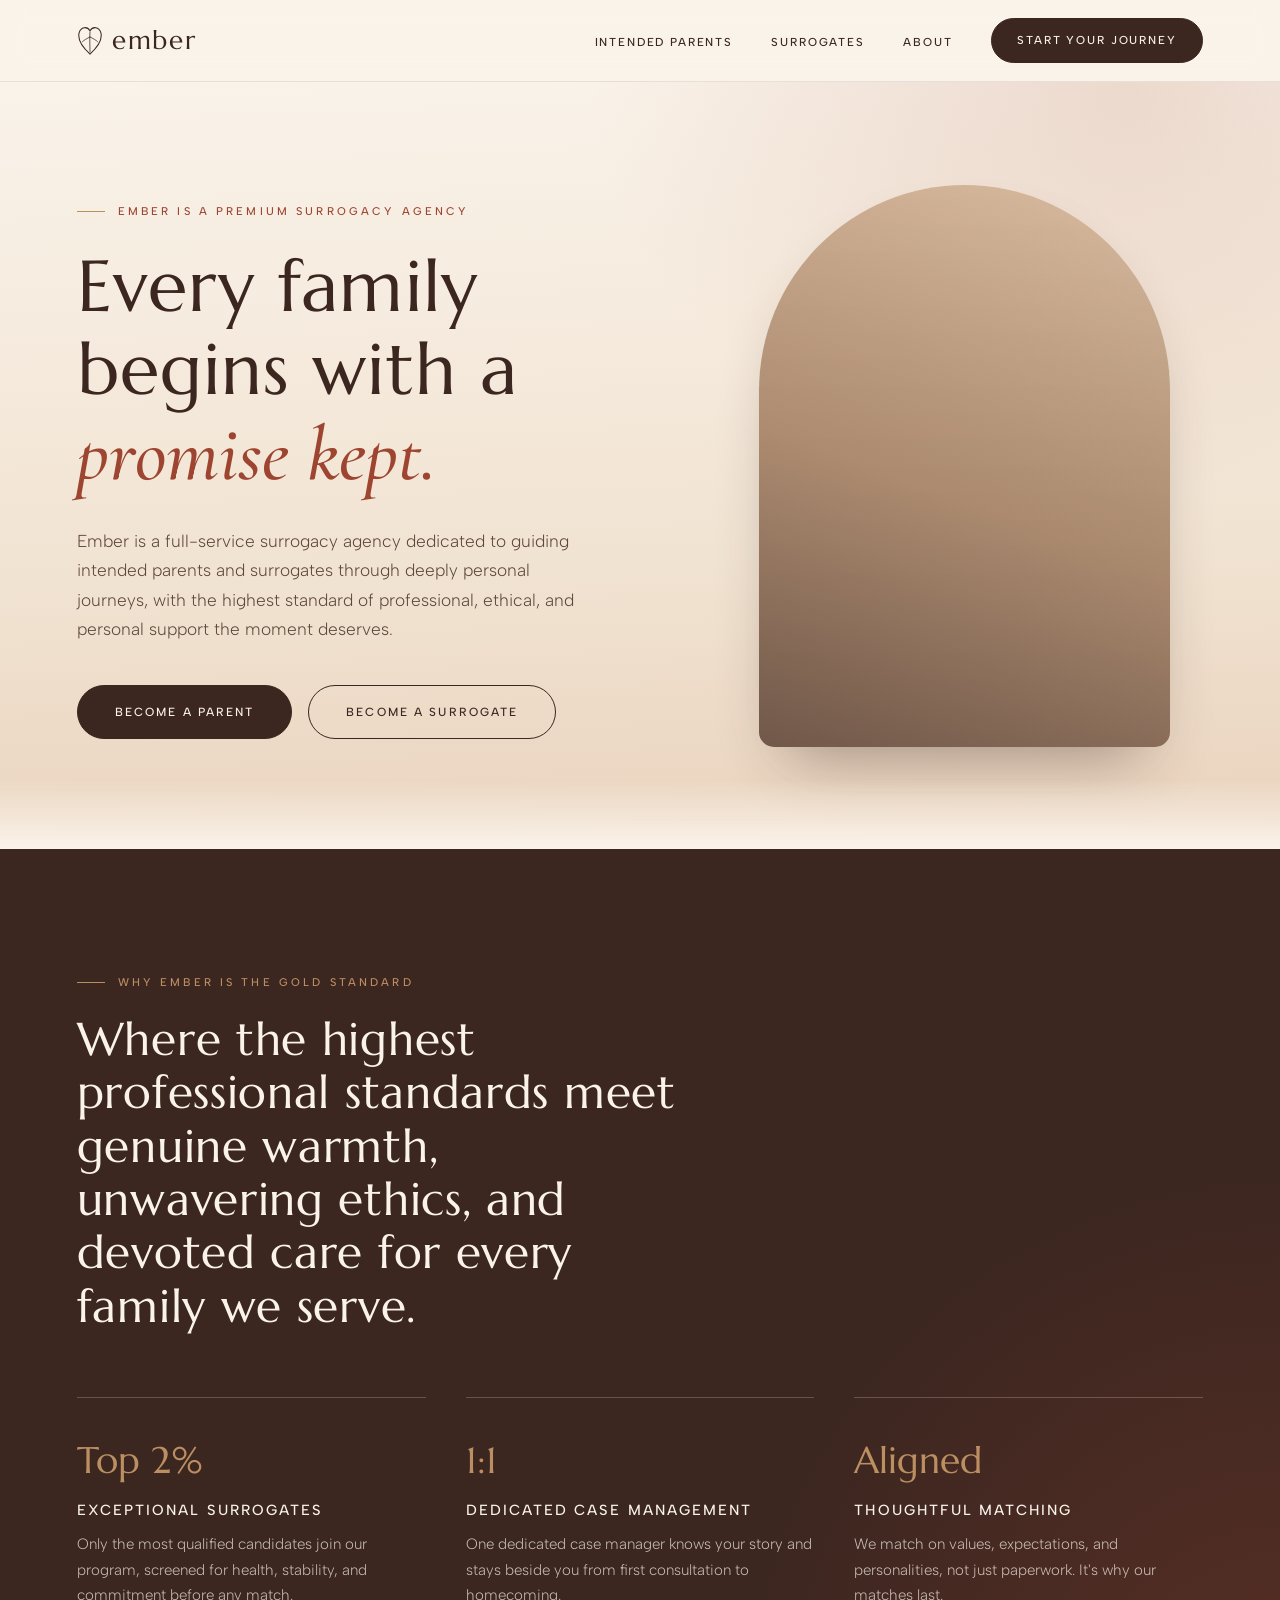
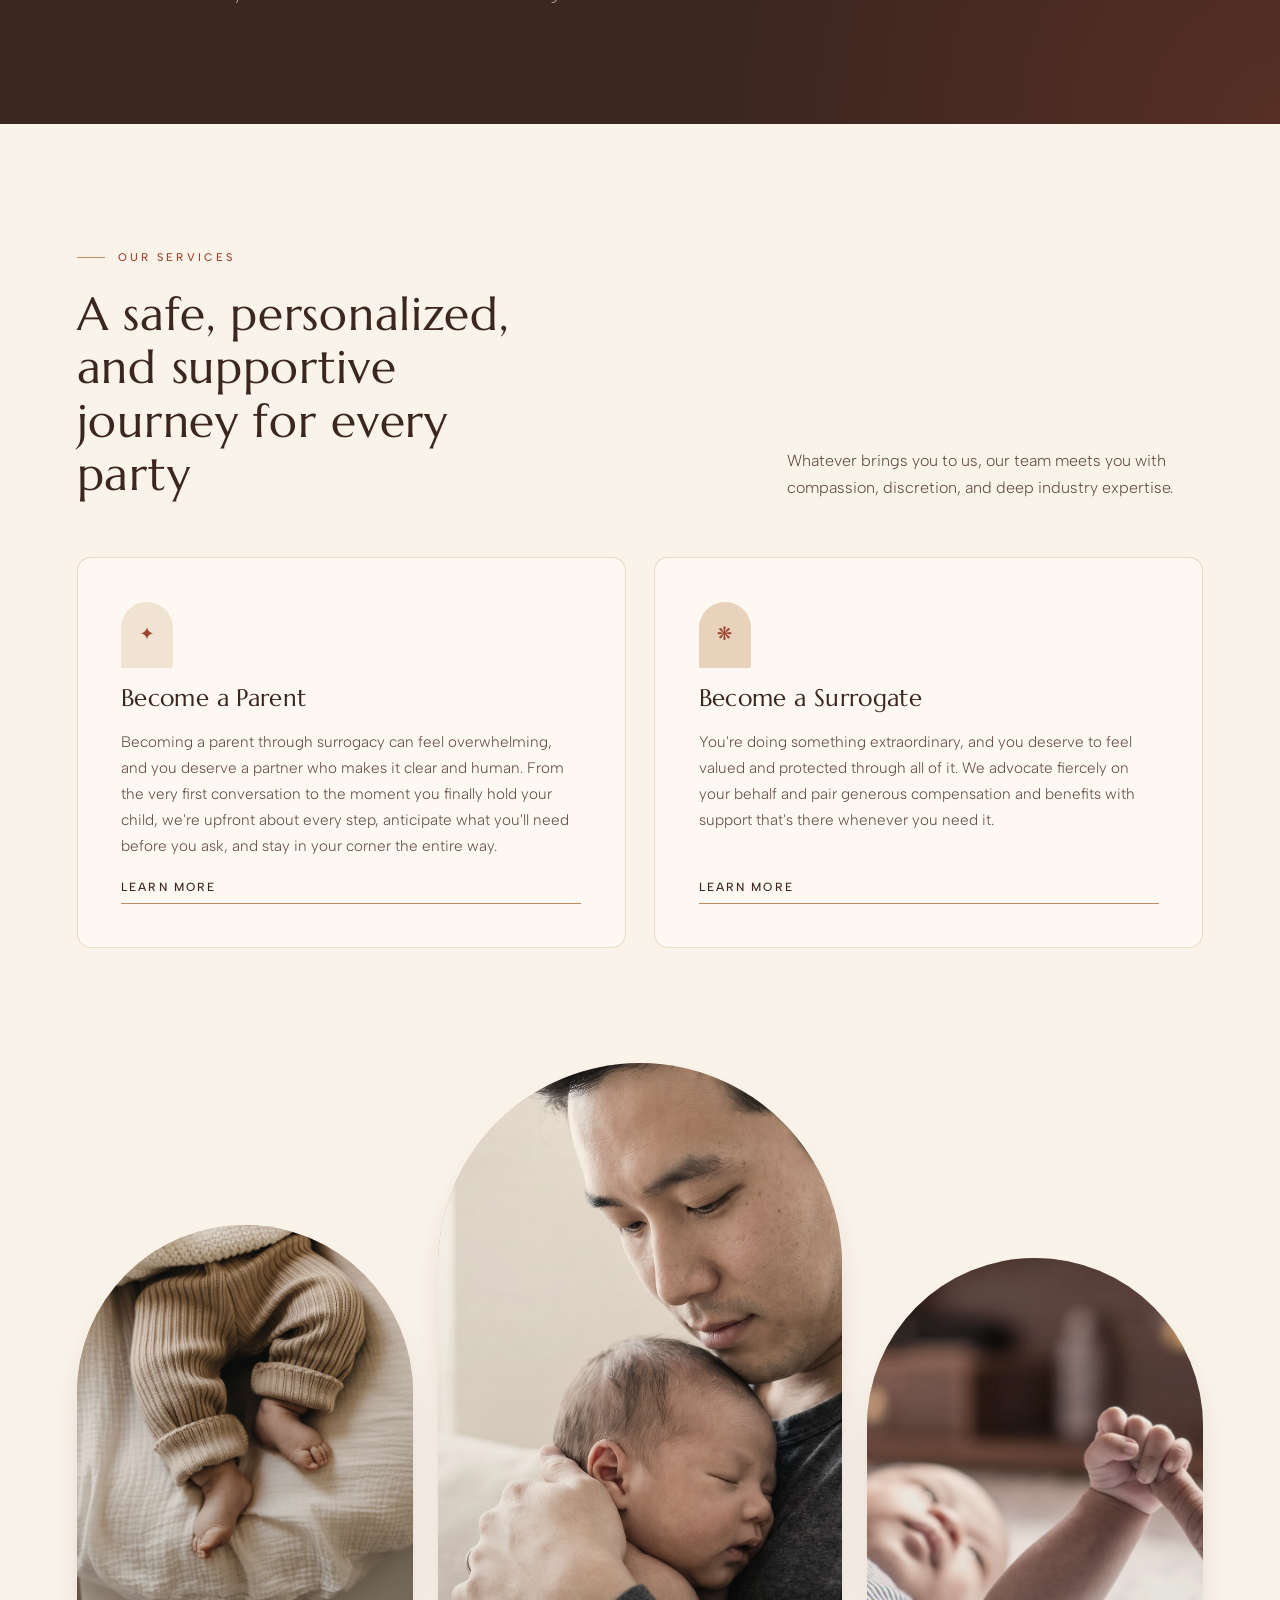
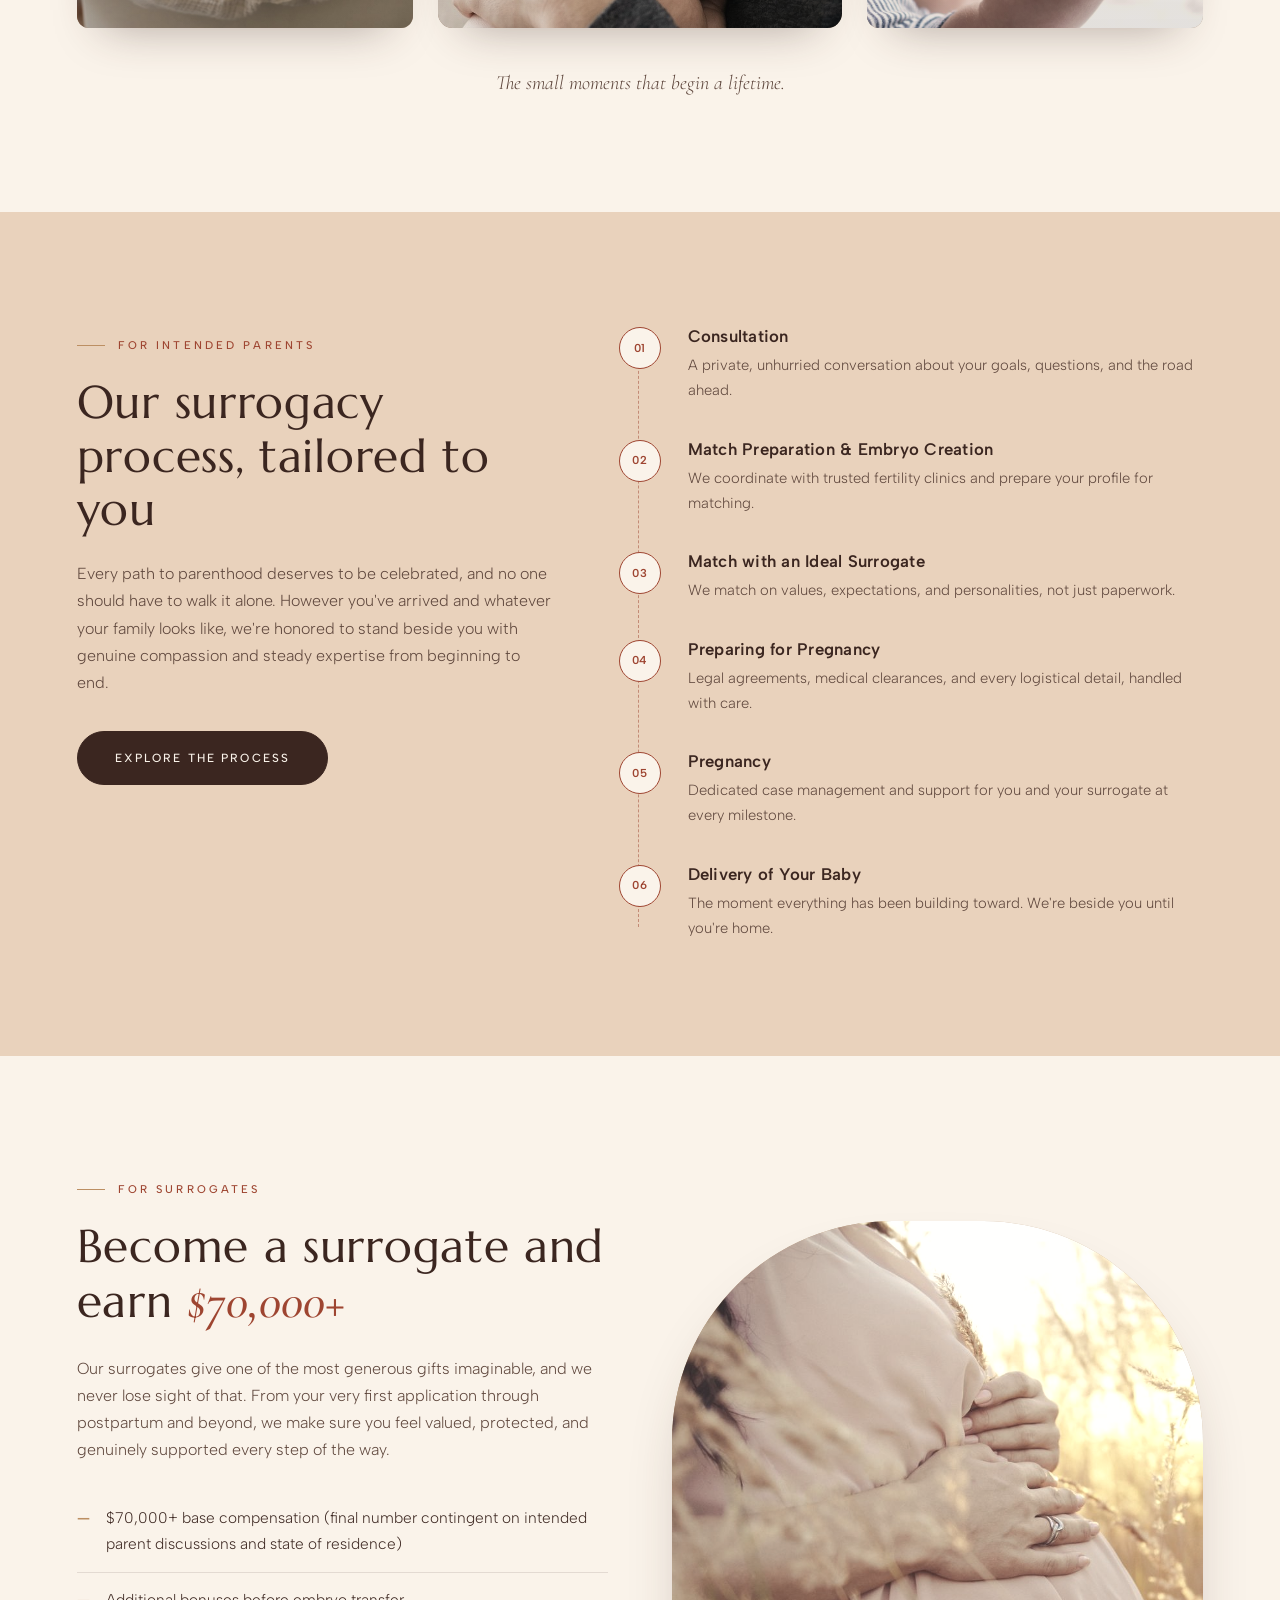
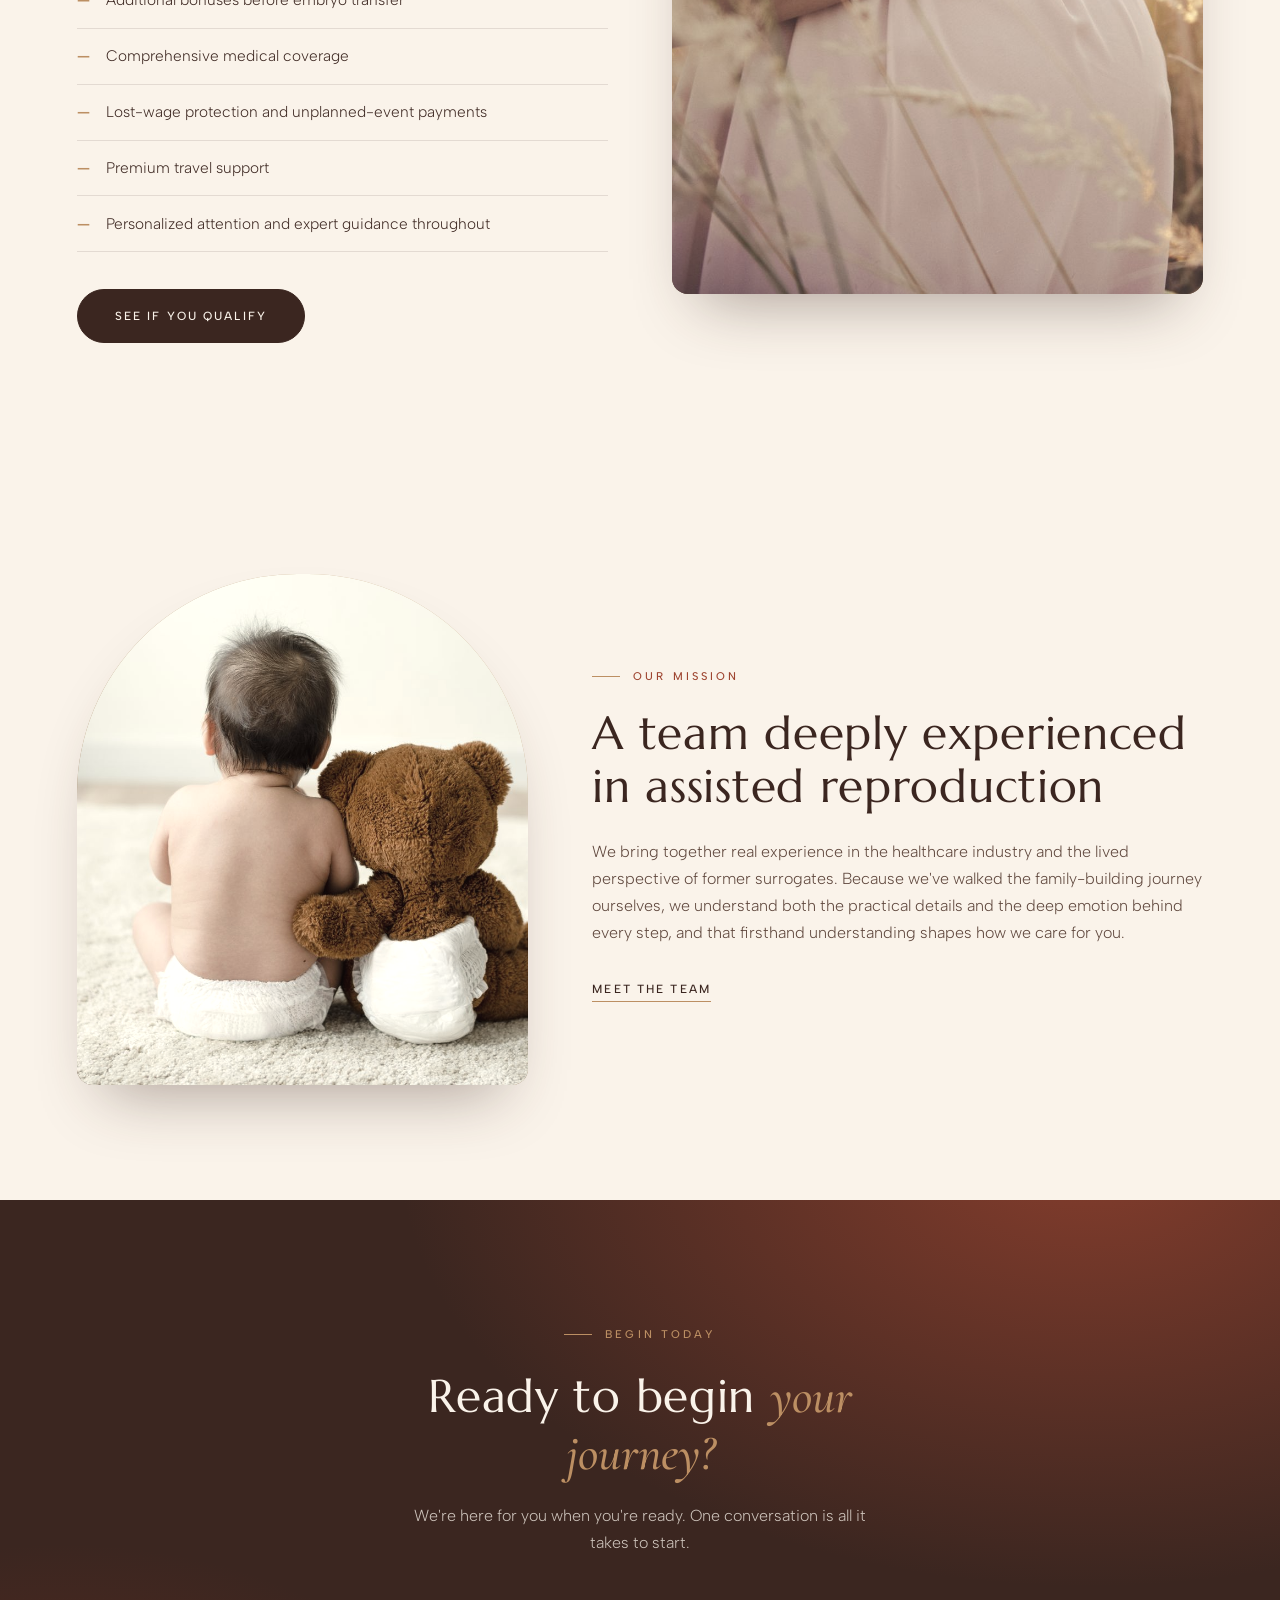
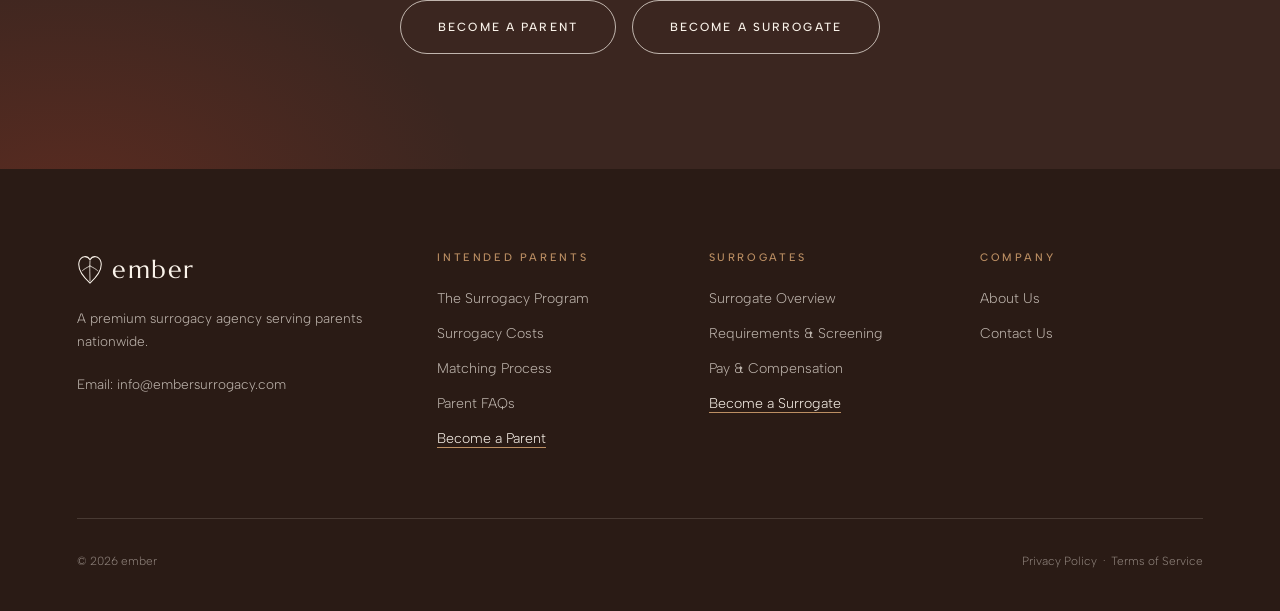
==== commit 292dd62c: "Update index.html" ====
--- a/index.html
+++ b/index.html
@@ -6,23 +6,15 @@
 <title>Ember | Premium Surrogacy Agency</title>
 <meta name="description" content="Ember is a premium surrogacy agency offering bespoke, deeply personal journeys for intended parents and surrogates.">
 
-<!-- Meta Pixel Code -->
+<!-- Google tag (gtag.js) - GA4 with SPA support -->
+<script async src="https://www.googletagmanager.com/gtag/js?id=G-BVRBX1FZB1"></script>
 <script>
-!function(f,b,e,v,n,t,s)
-{if(f.fbq)return;n=f.fbq=function(){n.callMethod?
-n.callMethod.apply(n,arguments):n.queue.push(arguments)};
-if(!f._fbq)f._fbq=n;n.push=n;n.loaded=!0;n.version='2.0';
-n.queue=[];t=b.createElement(e);t.async=!0;
-t.src=v;s=b.getElementsByTagName(e)[0];
-s.parentNode.insertBefore(t,s)}(window, document,'script',
-'https://connect.facebook.net/en_US/fbevents.js');
-fbq('init', '3579174918924757');
-fbq('track', 'PageView');
+  window.dataLayer = window.dataLayer || [];
+  function gtag(){dataLayer.push(arguments);}
+  gtag('js', new Date());
+  gtag('config', 'G-BVRBX1FZB1', { send_page_view: false });
 </script>
-<noscript><img height="1" width="1" style="display:none"
-src="https://www.facebook.com/tr?id=3579174918924757&ev=PageView&noscript=1"
-/></noscript>
-<!-- End Meta Pixel Code -->
+<!-- End GA4 -->
 
 <link rel="preconnect" href="https://fonts.googleapis.com">
 <link rel="preconnect" href="https://fonts.gstatic.com" crossorigin>
@@ -324,7 +316,6 @@
 
 /* ---------- Surrogate quiz ---------- */
 .quiz{position:relative;max-width:600px;margin:0 auto}
-.hp{position:absolute!important;left:-9999px;opacity:0;pointer-events:none;height:0}
 .quiz-progress{height:4px;background:rgba(59,38,32,.12);border-radius:3px;overflow:hidden;margin-bottom:1rem}
 .quiz-progress-bar{height:100%;width:0;background:var(--ember);border-radius:3px;transition:width .4s ease}
 .quiz-count{font-size:.68rem;letter-spacing:.22em;text-transform:uppercase;color:var(--espresso-soft);font-weight:500;margin-bottom:2.4rem;min-height:1rem}
@@ -891,7 +882,6 @@
       <form id="quizForm" class="quiz" action="https://api.staticforms.dev/submit" method="POST" novalidate>
         <input type="hidden" name="apiKey" value="sf_3a6157e080d62e9879505751">
         <input type="hidden" name="subject" value="Ember Surrogate Application">
-        <input type="text" name="honeypot" class="hp" tabindex="-1" autocomplete="off" aria-hidden="true">
 
         <!-- hidden fields hold each answer for submission -->
         <input type="hidden" name="Age" data-answer id="a-age">
@@ -1155,7 +1145,6 @@
           <form id="contactForm" action="https://api.staticforms.dev/submit" method="POST" novalidate>
             <input type="hidden" name="apiKey" value="sf_3a6157e080d62e9879505751">
             <input type="hidden" name="subject" value="Ember Intended Parent Inquiry">
-            <input type="text" name="honeypot" class="hp" tabindex="-1" autocomplete="off" aria-hidden="true">
             <div id="formFields">
               <div class="field">
                 <label for="f-interest">I'm interested in</label>
@@ -1247,6 +1236,146 @@
 </footer>
 
 <script>
+/* ---------- UTM Tracking: persist across #/ navigation + include in submissions ---------- */
+(function(){
+  const UTM_KEYS = ['utm_source','utm_medium','utm_campaign','utm_term','utm_content','utm_id','gclid','fbclid','msclkid','gbraid','wbraid','fbadid'];
+  const STORAGE_KEY = 'ember_utms_v1';
+
+  function parseCurrentUTMs(){
+    const out = {};
+    const searchParams = new URLSearchParams(window.location.search);
+    searchParams.forEach((v,k) => { if(UTM_KEYS.includes(k)) out[k]=v; });
+
+    // your router uses #/page?utm_source=... -> UTMs are in location.hash
+    const hash = window.location.hash || '';
+    const qIdx = hash.indexOf('?');
+    if(qIdx !== -1){
+      const hashQuery = hash.slice(qIdx+1);
+      try {
+        new URLSearchParams(hashQuery).forEach((v,k) => { if(UTM_KEYS.includes(k)) out[k]=v; });
+      } catch(e){}
+    }
+    return out;
+  }
+
+  function loadStored(){
+    try {
+      const raw = sessionStorage.getItem(STORAGE_KEY) || localStorage.getItem(STORAGE_KEY);
+      return raw ? JSON.parse(raw) : {};
+    } catch(e){ return {}; }
+  }
+
+  function saveStored(obj){
+    try {
+      const str = JSON.stringify(obj);
+      sessionStorage.setItem(STORAGE_KEY, str);
+      localStorage.setItem(STORAGE_KEY, str);
+    } catch(e){}
+  }
+
+  function capture(){
+    const current = parseCurrentUTMs();
+    const hasCurrent = Object.keys(current).length > 0;
+    const existing = loadStored();
+
+    if(!hasCurrent && Object.keys(existing).length) return existing;
+
+    if(hasCurrent){
+      const merged = { ...existing, ...current };
+      if(!existing._first_landing){
+        merged._first_landing = window.location.href;
+        merged._first_referrer = document.referrer || '(direct)';
+        merged._first_seen = new Date().toISOString();
+      }
+      saveStored(merged);
+      return merged;
+    }
+    return existing;
+  }
+
+  function get(){
+    return loadStored() || {};
+  }
+
+  function formatForMessage(obj){
+    // Nicely formatted for email readability
+    const labelMap = {
+      utm_source: 'Source',
+      utm_medium: 'Medium',
+      utm_campaign: 'Campaign',
+      utm_term: 'Term',
+      utm_content: 'Content',
+      utm_id: 'Campaign ID',
+      gclid: 'Google Click ID',
+      fbclid: 'Facebook Click ID',
+      msclkid: 'Microsoft Click ID',
+      _first_landing: 'Landing Page',
+      _first_referrer: 'Referrer',
+      _first_seen: 'First Seen'
+    };
+    const lines = [];
+    // main UTMs first in nice order
+    ['utm_source','utm_medium','utm_campaign','utm_term','utm_content','utm_id','gclid','fbclid','msclkid'].forEach(k => {
+      if(obj[k]) lines.push(`${labelMap[k] || k}: ${obj[k]}`);
+    });
+    // context
+    if(obj._first_landing) lines.push(`Landing Page: ${obj._first_landing}`);
+    if(obj._first_referrer) lines.push(`Referrer: ${obj._first_referrer}`);
+    if(obj._first_seen) lines.push(`First Seen: ${obj._first_seen}`);
+    // any leftover custom keys
+    Object.entries(obj).forEach(([k,v]) => {
+      if(!labelMap[k] && !['_first_landing','_first_referrer','_first_seen','landing_page'].includes(k) && !k.startsWith('utm_') && !['gclid','fbclid','msclkid'].includes(k)){
+        // skip internal unless it's useful
+        if(!k.startsWith('_')) lines.push(`${k}: ${v}`);
+      }
+    });
+    // raw for debugging
+    if(lines.length){
+      const raw = Object.entries(obj).filter(([k])=>k.startsWith('utm_')).map(([k,v])=>`${k}=${v}`).join('&');
+      if(raw) lines.push('', `Raw: ${raw}`);
+    }
+    return lines.join('\n');
+  }
+
+  function injectHiddenInputs(){
+    const utms = get();
+    if(!Object.keys(utms).length) return;
+    ['contactForm','quizForm'].forEach(id => {
+      const form = document.getElementById(id);
+      if(!form) return;
+      Object.entries(utms).forEach(([k,v]) => {
+        let input = form.querySelector('input[name="'+k+'"][data-utm]');
+        if(!input){
+          input = document.createElement('input');
+          input.type='hidden'; input.name=k; input.setAttribute('data-utm','1');
+          form.appendChild(input);
+        }
+        input.value=v;
+      });
+    });
+  }
+
+  // capture on load
+  const initial = capture();
+  if(Object.keys(initial).length){
+    initial.landing_page = initial._first_landing || window.location.href;
+  }
+
+  // re-capture on any navigation (hashchange + popstate)
+  window.addEventListener('hashchange', () => { capture(); injectHiddenInputs(); });
+  window.addEventListener('popstate', () => { capture(); injectHiddenInputs(); });
+
+  // expose globally for form handlers
+  window.EmberUTMs = { get, formatForMessage, capture, injectHiddenInputs, loadStored };
+
+  // inject on DOM ready
+  if(document.readyState === 'loading'){
+    document.addEventListener('DOMContentLoaded', injectHiddenInputs);
+  } else {
+    injectHiddenInputs();
+  }
+})();
+
 /* ---------- Simple hash router ---------- */
 const pages = document.querySelectorAll('.page');
 const navItems = document.querySelectorAll('[data-nav]');
@@ -1260,16 +1389,22 @@
   // close mobile menu on navigation
   links.classList.remove('open');
   toggle.setAttribute('aria-expanded','false');
+
+  // GA4 SPA page_view - hash router needs manual tracking
+  if(window.gtag){
+    try {
+      const utms = window.EmberUTMs ? window.EmberUTMs.get() : {};
+      gtag('event', 'page_view', {
+        page_path: '/#/' + target,
+        page_location: window.location.href,
+        page_title: document.title + ' - ' + target,
+        ...utms
+      });
+      window.EmberLog && window.EmberLog('GA4 page_view', { path: '/#/'+target, utms });
+    } catch(e){}
+  }
 }
 window.addEventListener('hashchange', route);
-
-/* ---------- Meta Pixel: track in-app navigation as page views ----------
-   The base code (in <head>) fires PageView on first load. Because this is a
-   single-page app, subsequent navigation only changes the hash, so we fire a
-   PageView on each hashchange too. */
-window.addEventListener('hashchange', () => {
-  if(window.fbq) fbq('track', 'PageView');
-});
 
 /* ---------- Mobile menu ---------- */
 const toggle = document.getElementById('menuToggle');
@@ -1279,10 +1414,36 @@
   toggle.setAttribute('aria-expanded', open);
 });
 
+/* ---------- Debug helper for Staticforms ---------- */
+(function(){
+  const isDebug = location.hostname === 'localhost' || location.hostname === '127.0.0.1' || location.search.includes('debug=1') || location.hash.includes('debug');
+  function ensureDebugBox(){
+    if(document.getElementById('ember-debug')) return document.getElementById('ember-debug');
+    const box = document.createElement('div');
+    box.id='ember-debug';
+    box.style.cssText='position:fixed;bottom:12px;right:12px;z-index:9999;background:#2A1B15;color:#FAF3EA;padding:12px 14px;border-radius:10px;font-family:monospace;font-size:11px;line-height:1.4;max-width:360px;max-height:50vh;overflow:auto;box-shadow:0 12px 32px rgba(0,0,0,.35);display:none;white-space:pre-wrap;word-break:break-word;';
+    document.body.appendChild(box);
+    return box;
+  }
+  window.EmberLog = function(...args){
+    console.log('[Ember]', ...args);
+    if(isDebug){
+      const box = ensureDebugBox();
+      box.style.display='block';
+      const line = args.map(a=> typeof a==='object' ? JSON.stringify(a,null,2) : String(a)).join(' ');
+      box.textContent += line + '\n---\n';
+    }
+  };
+})();
+
 /* ---------- Contact form (Intended Parents → Staticforms) ---------- */
 (function(){
   const form = document.getElementById('contactForm');
-  if(!form) return;
+  if(!form){
+    console.warn('[Ember] contactForm not found');
+    return;
+  }
+  console.log('[Ember] contactForm handler attached, action=', form.action);
   const fields  = document.getElementById('formFields');
   const success = document.getElementById('formSuccess');
   const errEl   = document.getElementById('contactErr');
@@ -1296,7 +1457,10 @@
 
   form.addEventListener('submit', async e => {
     e.preventDefault();
-    if(form.honeypot && form.honeypot.value){ showSuccess(); return; }   // silent honeypot
+    window.EmberLog('Contact form submit event fired');
+
+    try { localStorage.setItem('ember_last_contact_attempt', JSON.stringify({ at: new Date().toISOString() })); } catch(e){}
+
     if(errEl) errEl.textContent = '';
 
     const fd       = new FormData(form);
@@ -1305,26 +1469,54 @@
     const interest = (fd.get('interest') || '').toString().trim();
     const msg      = (fd.get('message')  || '').toString().trim();
 
-    if(!name){ if(errEl) errEl.textContent = 'Please enter your name.'; return; }
-    if(!emailRe.test(email)){ if(errEl) errEl.textContent = 'Please enter a valid email.'; return; }
+    window.EmberLog('Form values', { name: !!name, email, interest, msgLen: msg.length, emailValid: emailRe.test(email) });
+
+    if(!name){ if(errEl) errEl.textContent = 'Please enter your name.'; window.EmberLog('Validation failed: name'); return; }
+    if(!emailRe.test(email)){ if(errEl) errEl.textContent = 'Please enter a valid email.'; window.EmberLog('Validation failed: email', email); return; }
 
     if(btn){ btn.disabled = true; btn.textContent = 'Sending…'; }
+
+    let utmText = '';
+    try {
+      const utms = window.EmberUTMs ? window.EmberUTMs.get() : {};
+      if(Object.keys(utms).length){
+        utmText = '\n\n----------------------------------------\nMARKETING ATTRIBUTION\n----------------------------------------\n' + window.EmberUTMs.formatForMessage(utms);
+      }
+    } catch(e){}
 
     const composed = 'Intended Parent Inquiry\n\n' +
       'Name: ' + name + '\n' +
       'Email: ' + email + '\n' +
       'Interest: ' + (interest || '—') + '\n\n' +
-      'Message:\n' + (msg || '—');
+      'Message:\n' + (msg || '—') + utmText;
+
     const payload = { apiKey: fd.get('apiKey'), subject: fd.get('subject'), name, email, replyTo: email, message: composed };
 
+    try { localStorage.setItem('ember_last_contact_submission', JSON.stringify({ at: new Date().toISOString(), payload })); } catch(e){}
+    window.EmberLog('Contact form submitting', { action: form.action, payload, utms: window.EmberUTMs ? window.EmberUTMs.get() : {} });
+
     try {
-      await fetch(form.action, {
+      const res = await fetch(form.action, {
         method: 'POST',
         headers: { 'Content-Type': 'application/json', 'Accept': 'application/json' },
         body: JSON.stringify(payload)
       });
-    } catch(err) { /* show success regardless — template */ }
-    if(window.fbq) fbq('track', 'Lead', { content_name: 'Intended Parent Inquiry' });   // Meta Pixel conversion (intended parent)
+      const text = await res.text();
+      let data;
+      try { data = JSON.parse(text); } catch(e){ data = text; }
+      window.EmberLog('Staticforms response', { status: res.status, ok: res.ok, data, text: text.slice(0,500) });
+      console.log('[Ember] Full response text:', text);
+      localStorage.setItem('ember_last_contact_response', JSON.stringify({ at: new Date().toISOString(), status: res.status, data }));
+      if(!res.ok){
+        if(errEl) errEl.textContent = 'Submit returned ' + res.status + ': ' + (typeof data==='string' ? data : JSON.stringify(data)).slice(0,200);
+        throw new Error('Staticforms error ' + res.status + ' ' + text);
+      }
+    } catch(err) {
+      window.EmberLog('Staticforms submit FAILED', err.message || err);
+      console.error('[Ember] Staticforms submit failed — check domain whitelist & API key. Is localhost whitelisted?', err);
+      if(errEl && !errEl.textContent) errEl.textContent = 'Network error — check console. The demo will still show success.';
+      // still show success to user so UX isn't broken during template mode
+    }
     showSuccess();
   });
 })();
@@ -1332,7 +1524,11 @@
 /* ---------- Surrogate quiz (branching) ---------- */
 (function(){
   const form = document.getElementById('quizForm');
-  if(!form) return;
+  if(!form){
+    console.warn('[Ember] quizForm not found');
+    return;
+  }
+  console.log('[Ember] quizForm handler attached, action=', form.action);
   const bar      = document.getElementById('quizBar');
   const count    = document.getElementById('quizCount');
   const back     = document.getElementById('quizBack');
@@ -1355,7 +1551,7 @@
     if(count) count.textContent = (of && type !== 'success' && type !== 'review') ? ('Step ' + step + ' of ' + of) : '';
     if(back)  back.hidden = (history.length === 0 || type === 'success');
     if(type === 'review') buildReview();
-    const fld = el.querySelector('input:not(.hp), textarea');
+    const fld = el.querySelector('input, textarea');
     if(fld) setTimeout(() => fld.focus(), 60);
   }
   function goTo(id){ const t = byId(id); if(!t) return; if(current) history.push(current.dataset.id); render(t); }
@@ -1379,7 +1575,7 @@
 
   /* validate a slide's text field; returns true if OK */
   function validateSlide(slide){
-    const fld = slide.querySelector('input:not(.hp), textarea');
+    const fld = slide.querySelector('input, textarea');
     const err = slide.querySelector('.q-err');
     if(err) err.textContent = '';
     if(!fld) return true;
@@ -1399,7 +1595,7 @@
   });
 
   /* Enter advances text inputs (not textarea) */
-  form.querySelectorAll('input:not(.hp)').forEach(inp => {
+  form.querySelectorAll('input').forEach(inp => {
     inp.addEventListener('keydown', e => {
       if(e.key === 'Enter'){ e.preventDefault(); const nb = inp.closest('[data-slide]').querySelector('.q-next'); if(nb) nb.click(); }
     });
@@ -1425,7 +1621,7 @@
 
   form.addEventListener('submit', async e => {
     e.preventDefault();
-    if(form.honeypot && form.honeypot.value){ showSuccess(); return; }   // silent honeypot
+    window.EmberLog('Surrogate form submit event fired');
     const btn = form.querySelector('.q-submit');
     if(btn){ btn.disabled = true; btn.textContent = 'Sending…'; }
 
@@ -1442,16 +1638,36 @@
     });
     if(flagged) composed += '\nNote: one or more answers may fall outside the typical requirements.';
 
+    try {
+      const utms = window.EmberUTMs ? window.EmberUTMs.get() : {};
+      if(Object.keys(utms).length){
+        composed += '\n\n----------------------------------------\nMARKETING ATTRIBUTION\n----------------------------------------\n' + window.EmberUTMs.formatForMessage(utms);
+      }
+    } catch(e){}
+
+    // Minimal payload — keep UTMs in message body only
     const payload = { apiKey: fd.get('apiKey'), subject: fd.get('subject'), name, email, replyTo: email, message: composed };
 
+    try { localStorage.setItem('ember_last_surrogate_submission', JSON.stringify({ at: new Date().toISOString(), payload })); } catch(e){}
+    window.EmberLog('Surrogate form submitting', { action: form.action, payload, utms: window.EmberUTMs ? window.EmberUTMs.get() : {} });
+
     try {
-      await fetch(form.action, {
+      const res = await fetch(form.action, {
         method: 'POST',
         headers: { 'Content-Type': 'application/json', 'Accept': 'application/json' },
         body: JSON.stringify(payload)
       });
-    } catch(err) { /* show success regardless — template */ }
-    if(window.fbq) fbq('track', 'SubmitApplication', { content_name: 'Surrogate Application' });   // Meta Pixel conversion (surrogate)
+      const text = await res.text();
+      let data;
+      try { data = JSON.parse(text); } catch(e){ data = text; }
+      window.EmberLog('Staticforms response (surrogate)', { status: res.status, ok: res.ok, data });
+      console.log('[Ember] Full response text:', text);
+      localStorage.setItem('ember_last_surrogate_response', JSON.stringify({ at: new Date().toISOString(), status: res.status, data }));
+      if(!res.ok) throw new Error('Staticforms error ' + res.status + ' ' + text);
+    } catch(err) {
+      window.EmberLog('Staticforms submit FAILED (surrogate)', err.message || err);
+      console.error('[Ember] Staticforms submit failed — check domain whitelist & API key', err);
+    }
     showSuccess();
   });
 
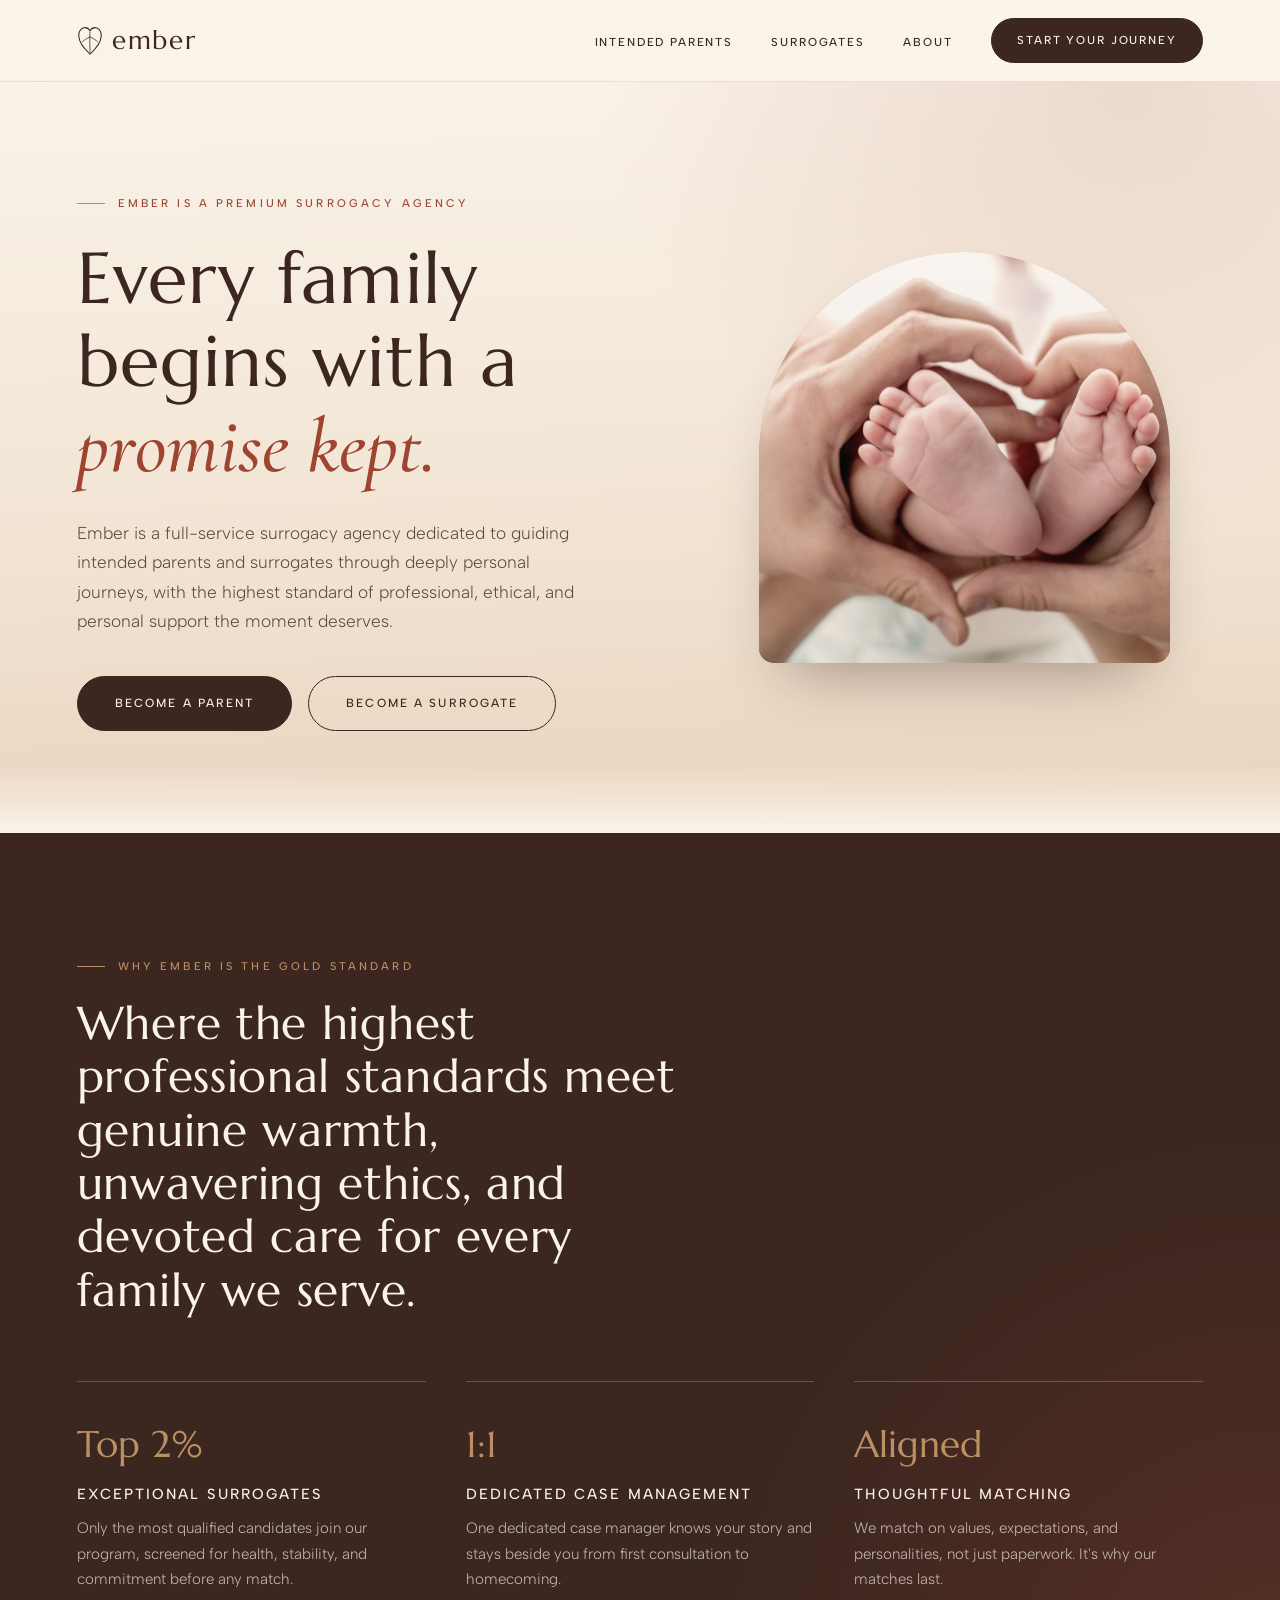
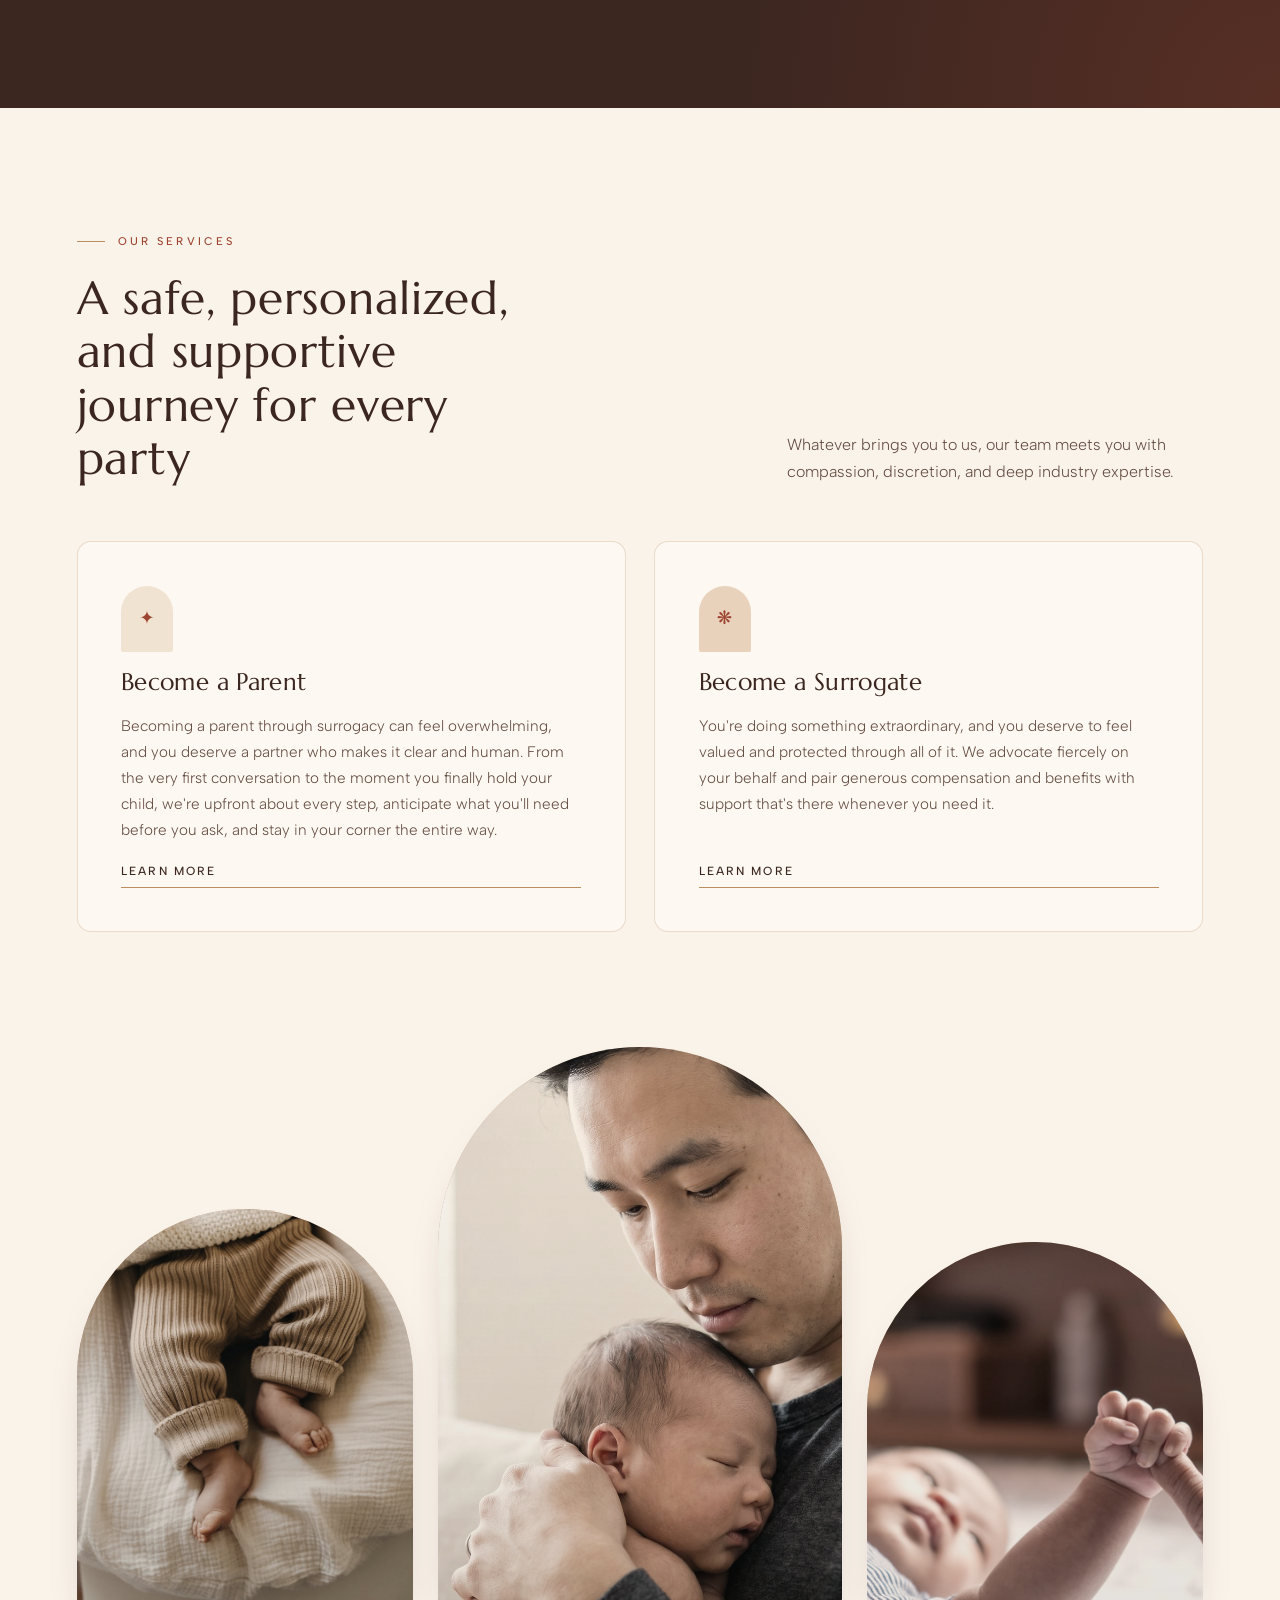
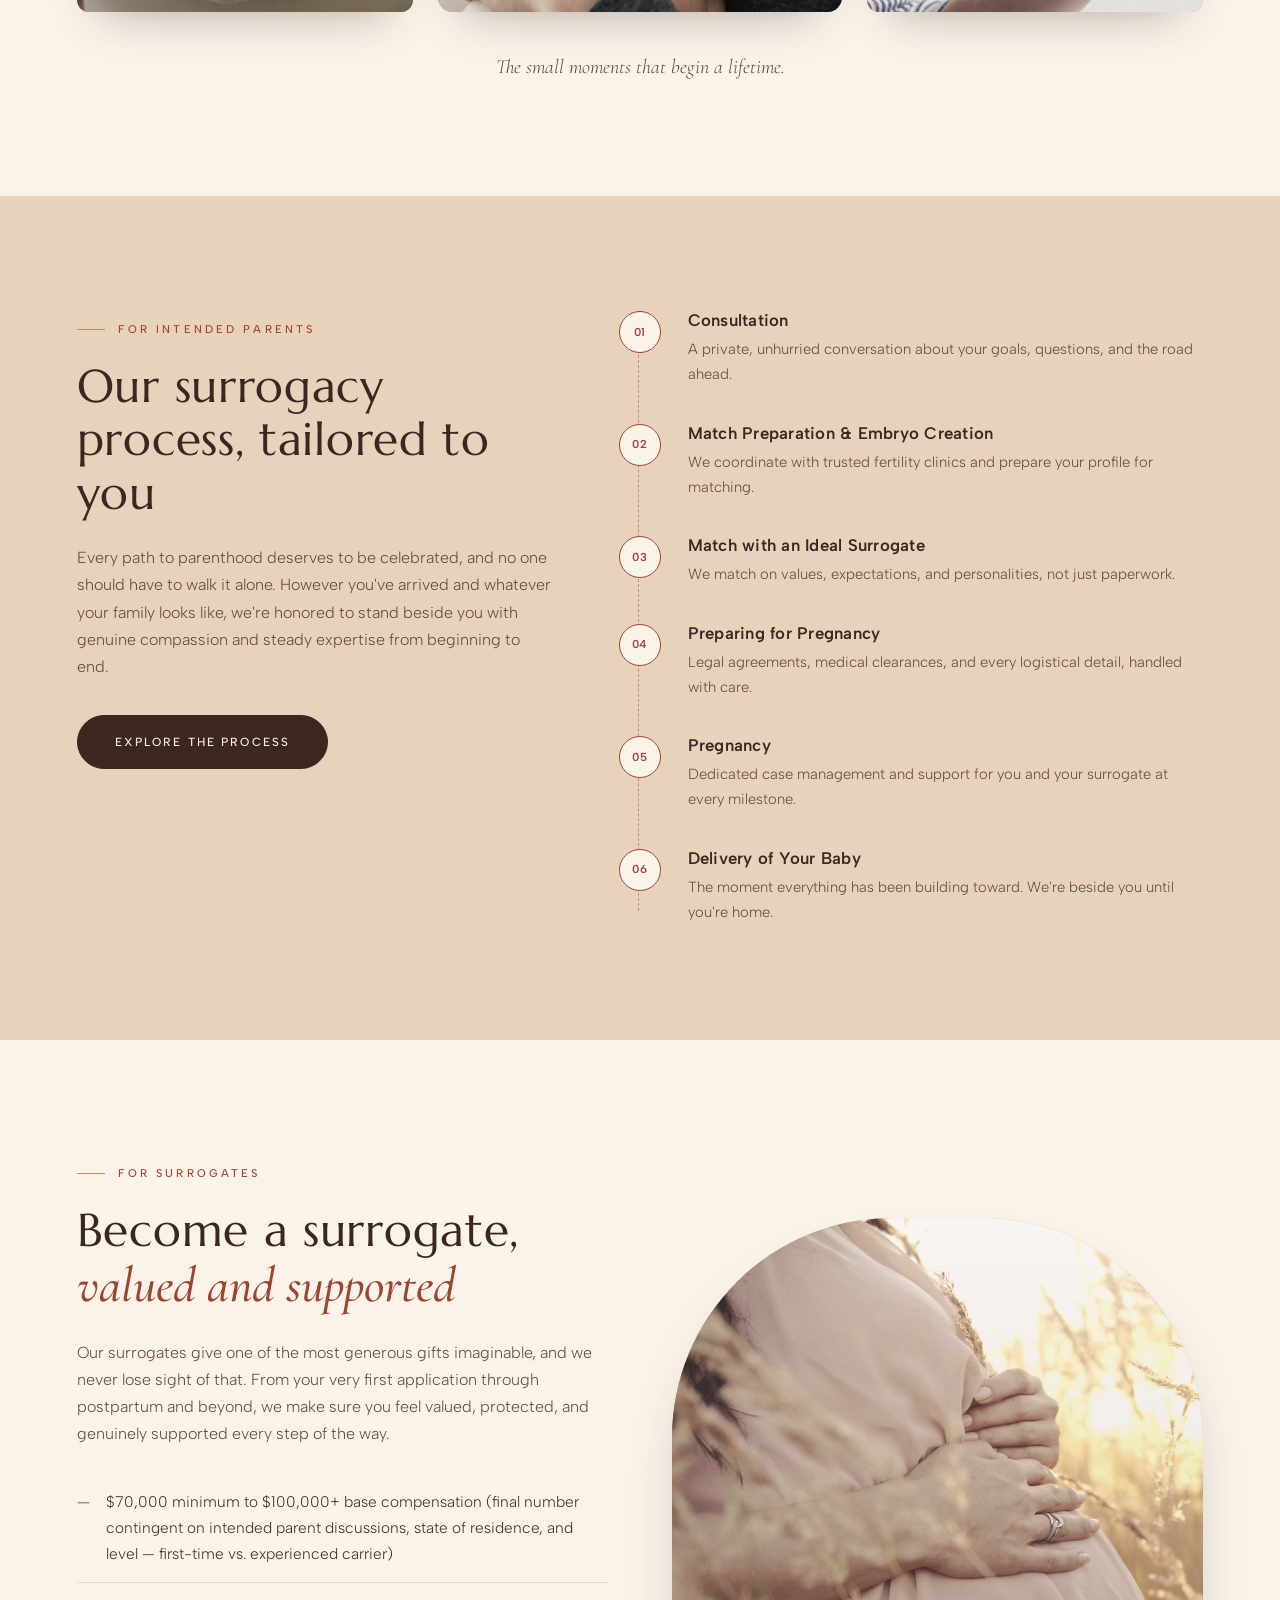
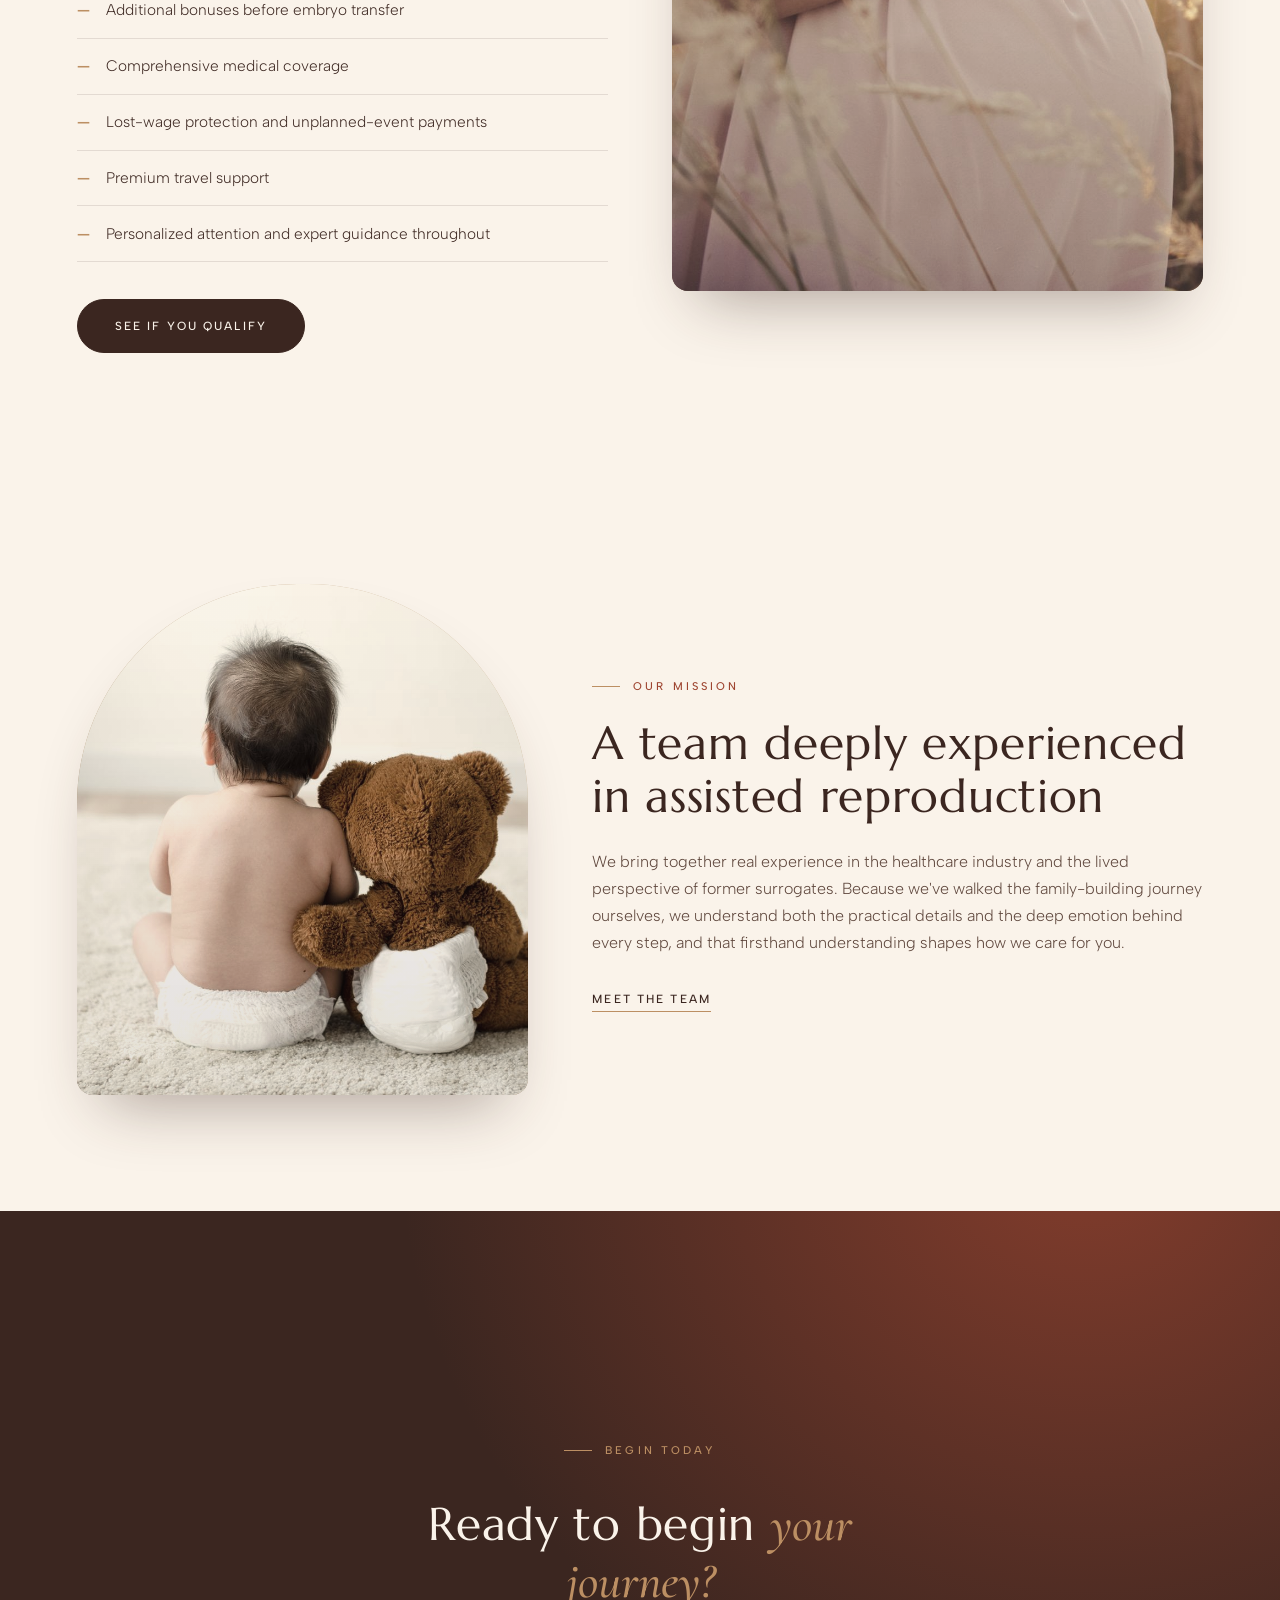
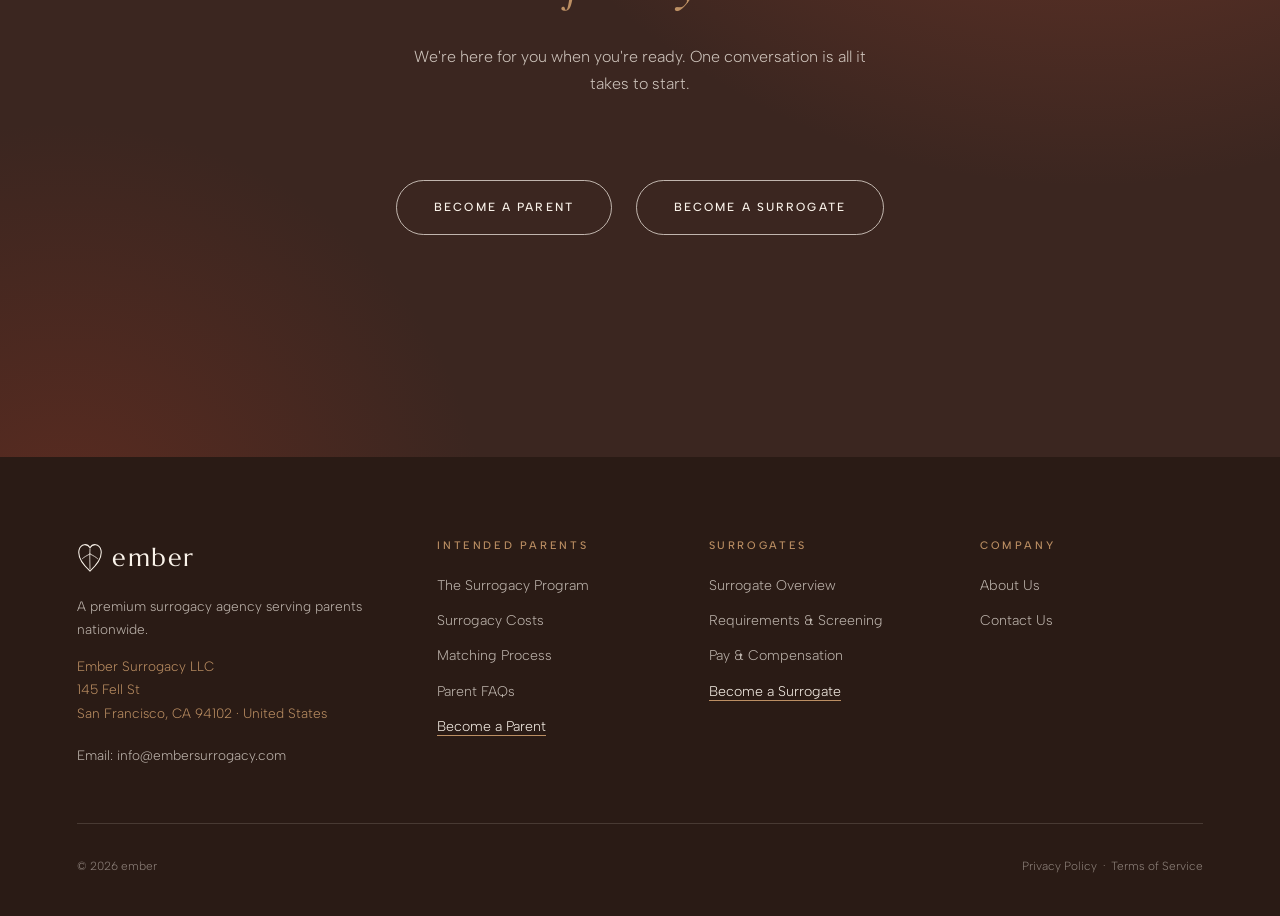
==== commit cc2450d9: "adds privacy + changes start your journey redirection" ====
--- a/index.html
+++ b/index.html
@@ -3,19 +3,8 @@
 <head>
 <meta charset="UTF-8">
 <meta name="viewport" content="width=device-width, initial-scale=1.0">
-<title>Ember | Premium Surrogacy Agency</title>
+<title>Ember | A Premium Surrogacy Agency</title>
 <meta name="description" content="Ember is a premium surrogacy agency offering bespoke, deeply personal journeys for intended parents and surrogates.">
-
-<!-- Google tag (gtag.js) - GA4 with SPA support -->
-<script async src="https://www.googletagmanager.com/gtag/js?id=G-BVRBX1FZB1"></script>
-<script>
-  window.dataLayer = window.dataLayer || [];
-  function gtag(){dataLayer.push(arguments);}
-  gtag('js', new Date());
-  gtag('config', 'G-BVRBX1FZB1', { send_page_view: false });
-</script>
-<!-- End GA4 -->
-
 <link rel="preconnect" href="https://fonts.googleapis.com">
 <link rel="preconnect" href="https://fonts.gstatic.com" crossorigin>
 <link href="https://fonts.googleapis.com/css2?family=Marcellus&family=Cormorant+Garamond:ital,wght@1,500&family=Albert+Sans:wght@300;400;500;600&display=swap" rel="stylesheet">
@@ -97,7 +86,7 @@
 footer .logo-mark path{stroke:var(--alabaster)}
 .nav-links{display:flex;gap:2.4rem;align-items:center;list-style:none}
 .nav-links a{font-size:.72rem;font-weight:500;letter-spacing:.16em;text-transform:uppercase;transition:color .2s;padding-bottom:.2rem;border-bottom:1px solid transparent}
-.nav-links a:hover{color:var(--ember)}
+.nav-links a:not(.btn):hover{color:var(--ember)}
 .nav-links a.current{color:var(--ember);border-bottom-color:var(--cashmere)}
 .nav .btn{padding:.72rem 1.6rem;border-bottom:1px solid var(--espresso)}
 .nav .btn.current{border-bottom:1px solid var(--ember);color:var(--alabaster)}
@@ -125,7 +114,7 @@
 .hero-ctas{display:flex;flex-wrap:wrap;gap:1rem}
 .hero-visual{position:relative;display:flex;justify-content:center}
 .arch{
-  width:min(440px,86%);aspect-ratio:3/4.1;
+  width:min(440px,86%);aspect-ratio:1/1;
   border-radius:var(--radius-arch);
   background:linear-gradient(200deg,#DEC5A9 0%, #B8977A 55%, #7E6353 100%);
   box-shadow:0 34px 64px -28px rgba(59,38,32,.45);
@@ -140,7 +129,7 @@
   mix-blend-mode:multiply;
 }
 .arch-ring{
-  position:absolute;width:min(440px,86%);aspect-ratio:3/4.1;
+  position:absolute;width:min(440px,86%);aspect-ratio:1/1;
   border:1px solid var(--cashmere);border-radius:var(--radius-arch);
   transform:translate(18px,18px);z-index:-1;
 }
@@ -314,51 +303,6 @@
 .form-success h3{font-size:1.5rem;margin-bottom:.8rem}
 .form-success p{color:var(--espresso-soft)}
 
-/* ---------- Surrogate quiz ---------- */
-.quiz{position:relative;max-width:600px;margin:0 auto}
-.quiz-progress{height:4px;background:rgba(59,38,32,.12);border-radius:3px;overflow:hidden;margin-bottom:1rem}
-.quiz-progress-bar{height:100%;width:0;background:var(--ember);border-radius:3px;transition:width .4s ease}
-.quiz-count{font-size:.68rem;letter-spacing:.22em;text-transform:uppercase;color:var(--espresso-soft);font-weight:500;margin-bottom:2.4rem;min-height:1rem}
-.quiz .slide{display:none;animation:slideIn .4s ease}
-.quiz .slide.active{display:block}
-@keyframes slideIn{from{opacity:0;transform:translateY(14px)}to{opacity:1;transform:none}}
-.q-eyebrow{font-size:.68rem;letter-spacing:.24em;text-transform:uppercase;color:var(--ember);font-weight:500}
-.quiz .slide h2{font-size:clamp(1.5rem,3.6vw,2.15rem);margin:.7rem 0 1.9rem;font-family:'Marcellus',serif;font-weight:400;line-height:1.2}
-.quiz .slide h2 span{font-size:.78rem;color:var(--espresso-soft);text-transform:none;letter-spacing:0;font-family:'Albert Sans',sans-serif}
-.q-options{display:flex;flex-direction:column;gap:.9rem}
-.q-opt{
-  text-align:left;padding:1.15rem 1.5rem;border:1px solid rgba(59,38,32,.2);border-radius:12px;
-  background:var(--white);font-family:'Albert Sans',sans-serif;font-size:1rem;font-weight:400;color:var(--espresso);
-  cursor:pointer;transition:border-color .2s,background .2s,transform .12s;
-}
-.q-opt:hover{border-color:var(--ember);transform:translateY(-2px)}
-.q-opt.selected{border-color:var(--ember);background:var(--greige)}
-.quiz input[type=text],.quiz input[type=email],.quiz input[type=tel],.quiz textarea{
-  width:100%;padding:1rem 1.2rem;border:1px solid rgba(59,38,32,.2);border-radius:10px;
-  background:var(--white);font-family:'Albert Sans',sans-serif;font-size:1.05rem;color:var(--espresso);transition:border-color .2s;
-}
-.quiz textarea{resize:vertical;min-height:120px;line-height:1.6}
-.quiz input:focus,.quiz textarea:focus{outline:none;border-color:var(--ember)}
-.q-err{color:var(--ember);font-size:.85rem;margin-top:.6rem;min-height:1.1rem}
-.q-nav{margin-top:1.8rem}
-.quiz-flag{background:var(--greige);border-left:3px solid var(--cashmere);padding:1.1rem 1.3rem;border-radius:8px;font-size:.9rem;line-height:1.6;color:var(--espresso-soft);margin-bottom:1.8rem}
-.quiz-review-list{list-style:none;margin:0 0 2rem}
-.quiz-review-list li{display:flex;justify-content:space-between;gap:1.2rem;padding:.75rem 0;border-bottom:1px solid rgba(59,38,32,.1);font-size:.9rem}
-.quiz-review-list li .rq{color:var(--espresso-soft)}
-.quiz-review-list li .ra{font-weight:500;text-align:right;white-space:nowrap}
-.quiz-back{
-  background:none;border:none;color:var(--espresso-soft);cursor:pointer;
-  font-family:'Albert Sans',sans-serif;font-size:.72rem;letter-spacing:.14em;text-transform:uppercase;
-  margin-top:2.2rem;padding:.4rem 0;transition:color .2s;
-}
-.quiz-back:hover{color:var(--ember)}
-.quiz-back[hidden]{display:none}
-.quiz .slide[data-type=success]{text-align:center;padding:1rem 0}
-.q-check{
-  width:60px;height:60px;border-radius:50%;background:var(--ember);color:var(--alabaster);
-  display:flex;align-items:center;justify-content:center;font-size:1.7rem;margin:0 auto 1.4rem;
-}
-
 /* ---------- CTA ---------- */
 .cta{
   background:
@@ -372,6 +316,38 @@
 .cta p{max-width:30rem;margin:0 auto 2.7rem;color:rgba(250,243,234,.78)}
 .cta .eyebrow{color:var(--cashmere);justify-content:center}
 .cta-btns{display:flex;gap:1rem;justify-content:center;flex-wrap:wrap}
+#ready-to-begin{
+  min-height:92vh;        /* fallback for old browsers */
+  min-height:92dvh;       /* dynamic viewport - fixes iOS Safari toolbar jump */
+  min-height:92svh;       /* small viewport - safest visible height */
+  padding:clamp(7rem,12vw,12rem) 0;
+  display:flex;align-items:center;justify-content:center;
+}
+#ready-to-begin .wrap{width:100%}
+#ready-to-begin h2{margin:2.2rem auto 2rem}
+#ready-to-begin p{margin:0 auto 4.8rem}
+#ready-to-begin .cta-btns{gap:1.5rem}
+
+/* Desktop: extra tall luxury feel */
+@media (min-width: 900px){
+  #ready-to-begin{
+    min-height:94vh;
+    min-height:94dvh;
+    padding:clamp(9rem,16vw,16rem) 0;
+  }
+  #ready-to-begin p{margin-bottom:5.2rem}
+}
+
+/* Mobile/Tablet: still tall but not overwhelming */
+@media (max-width: 700px){
+  #ready-to-begin{
+    min-height:78vh;
+    min-height:78dvh;
+    padding:clamp(5.5rem,14vw,8rem) 0;
+  }
+  #ready-to-begin h2{margin:1.6rem auto 1.2rem}
+  #ready-to-begin p{margin-bottom:3.2rem}
+}
 
 /* ---------- Footer ---------- */
 footer{background:#2A1B15;color:rgba(250,243,234,.72);padding:5rem 0 2.5rem;font-size:.88rem}
@@ -430,6 +406,44 @@
 @media (prefers-reduced-motion:reduce){
   *,*::before,*::after{animation:none!important;transition:none!important;scroll-behavior:auto!important}
 }
+.field-hint{font-size:.8rem;color:var(--espresso-soft);margin-top:.6rem}
+.field-hint a{color:var(--ember);text-decoration:underline}
+/* ---------- Surrogate eligibility quiz ---------- */
+.quiz-card{max-width:34rem;margin:0 auto}
+.quiz-progress{height:5px;border-radius:999px;background:rgba(59,38,32,.12);overflow:hidden;margin-bottom:.7rem}
+.quiz-progress span{display:block;height:100%;width:0;background:var(--ember);border-radius:999px;transition:width .3s ease}
+.quiz-count{font-size:.72rem;letter-spacing:.18em;text-transform:uppercase;color:var(--cashmere);margin-bottom:1.6rem}
+.quiz-tag{font-size:.7rem;letter-spacing:.24em;text-transform:uppercase;color:var(--ember);font-weight:500;display:block;margin-bottom:.7rem}
+.quiz-q{font-size:1.45rem;line-height:1.3;margin:0 0 1.6rem;color:var(--espresso)}
+.quiz-options{display:flex;flex-direction:column;gap:.7rem}
+.quiz-option{width:100%;text-align:left;padding:1rem 1.2rem;border:1px solid rgba(59,38,32,.2);border-radius:10px;background:var(--alabaster);
+  font-family:inherit;font-size:1rem;color:var(--espresso);cursor:pointer;transition:border-color .2s,background .2s,transform .1s}
+.quiz-option:hover{border-color:var(--ember);background:var(--white)}
+.quiz-option:active{transform:scale(.99)}
+.quiz-option.selected{border-color:var(--ember);background:rgba(158,69,49,.07)}
+.quiz-nav{display:flex;align-items:center;justify-content:space-between;margin-top:1.8rem;gap:1rem}
+.quiz-back{background:none;border:none;color:var(--espresso-soft);font-family:inherit;font-size:.85rem;cursor:pointer;padding:.4rem 0}
+.quiz-back:hover{color:var(--ember)}
+.quiz-back[hidden]{visibility:hidden}
+.quiz-review-list{list-style:none;padding:0;margin:0 0 1.6rem}
+.quiz-review-list li{display:flex;justify-content:space-between;gap:1rem;padding:.7rem 0;border-bottom:1px solid rgba(59,38,32,.1);font-size:.9rem}
+.quiz-review-list .rq{color:var(--espresso-soft)}
+.quiz-review-list .ra{color:var(--espresso);font-weight:500;text-align:right}
+.quiz-consent{display:flex;gap:.7rem;align-items:flex-start;background:var(--greige);border:1px solid rgba(188,143,99,.4);border-radius:10px;padding:1rem 1.1rem;margin:0 0 1.4rem}
+.quiz-consent input{margin-top:.2rem;width:16px;height:16px;flex:0 0 auto;accent-color:var(--ember)}
+.quiz-consent label{font-size:.82rem;line-height:1.5;color:var(--espresso-soft)}
+.quiz-consent a{color:var(--ember);text-decoration:underline}
+.quiz-privacy{font-size:.75rem;line-height:1.55;color:var(--espresso-soft);margin:1.8rem 0 0;padding-top:1.2rem;border-top:1px solid rgba(59,38,32,.1)}
+.quiz-privacy a{color:var(--ember);text-decoration:underline}
+.quiz-check{width:52px;height:52px;border-radius:50%;background:var(--ember);color:var(--alabaster);display:flex;align-items:center;justify-content:center;font-size:1.5rem;margin:0 auto 1.2rem}
+.btn[disabled]{opacity:.45;cursor:not-allowed}
+.foot-address{font-size:.8rem;line-height:1.7;color:var(--cashmere);margin-top:.9rem;font-style:normal}
+.legal-prose{max-width:44rem}
+.legal-prose h3{margin:2rem 0 .6rem;font-size:1.15rem}
+.legal-prose p{color:var(--espresso-soft);margin-bottom:.9rem}
+.legal-prose a{color:var(--ember)}
+.callout-note{background:var(--greige);border:1px solid rgba(188,143,99,.45);border-left:3px solid var(--ember);border-radius:8px;padding:1rem 1.2rem;margin:1.4rem 0 1.8rem;font-size:.9rem;line-height:1.6;color:var(--espresso-soft)}
+.callout-note strong{color:var(--espresso)}
 </style>
 </head>
 <body>
@@ -450,7 +464,7 @@
       <li><a href="#/parents" data-route data-nav="parents">Intended Parents</a></li>
       <li><a href="#/surrogates" data-route data-nav="surrogates">Surrogates</a></li>
       <li><a href="#/about" data-route data-nav="about">About</a></li>
-      <li><a href="#/contact" data-route data-nav="contact" class="btn btn-solid">Start Your Journey</a></li>
+      <li><a href="#/home#ready-to-begin" data-route class="btn btn-solid">Start Your Journey</a></li>
     </ul>
     <button class="menu-toggle" id="menuToggle" aria-label="Open menu" aria-expanded="false">
       <span></span><span></span><span></span>
@@ -470,13 +484,13 @@
         <h1>Every family begins with a <em class="lux">promise kept.</em></h1>
         <p class="lede">Ember is a full-service surrogacy agency dedicated to guiding intended parents and surrogates through deeply personal journeys, with the highest standard of professional, ethical, and personal support the moment deserves.</p>
         <div class="hero-ctas">
-          <a href="#/parents" data-route class="btn btn-solid">Become a Parent</a>
-          <a href="#/surrogates" data-route class="btn btn-ghost">Become a Surrogate</a>
+          <a href="#/contact?i=parent" data-route class="btn btn-solid">Become a Parent</a>
+          <a href="#/apply" data-route class="btn btn-ghost">Become a Surrogate</a>
         </div>
       </div>
       <div class="hero-visual">
         <div class="arch">
-          <img src="https://images.unsplash.com/photo-1704649917342-a6aaac5a9009?auto=format&fit=crop&w=800&q=80" alt="Newborn baby swaddled in a soft white blanket" loading="eager" onerror="this.remove()">
+          <img src="[data-uri]" alt="A newborn baby's feet cradled in adult hands shaped into a heart" loading="eager">
         </div>
         <div class="arch-ring" aria-hidden="true"></div>
       </div>
@@ -577,10 +591,10 @@
       <div class="split">
         <div>
           <span class="eyebrow">For Surrogates</span>
-          <h2>Become a surrogate and earn <em class="lux">$70,000+</em></h2>
+          <h2>Become a surrogate, <em class="lux">valued and supported</em></h2>
           <p>Our surrogates give one of the most generous gifts imaginable, and we never lose sight of that. From your very first application through postpartum and beyond, we make sure you feel valued, protected, and genuinely supported every step of the way.</p>
           <ul class="benefits">
-            <li>$70,000+ base compensation (final number contingent on intended parent discussions and state of residence)</li>
+            <li>$70,000 minimum to $100,000+ base compensation (final number contingent on intended parent discussions, state of residence, and level &mdash; first-time vs. experienced carrier)</li>
             <li>Additional bonuses before embryo transfer</li>
             <li>Comprehensive medical coverage</li>
             <li>Lost-wage protection and unplanned-event payments</li>
@@ -612,13 +626,13 @@
     </div>
   </section>
 
-  <section class="cta">
+  <section class="cta" id="ready-to-begin">
     <div class="wrap">
       <span class="eyebrow">Begin Today</span>
       <h2>Ready to begin <em class="lux">your journey?</em></h2>
       <p>We're here for you when you're ready. One conversation is all it takes to start.</p>
       <div class="cta-btns">
-        <a href="#/contact" data-route class="btn btn-light">Become a Parent</a>
+        <a href="#/contact?i=parent" data-route class="btn btn-light">Become a Parent</a>
         <a href="#/apply" data-route class="btn btn-light">Become a Surrogate</a>
       </div>
     </div>
@@ -635,7 +649,7 @@
     <div class="wrap">
       <span class="eyebrow">Intended Parents</span>
       <h1>Your path to parenthood, <em class="lux">walked together.</em></h1>
-      <p>However you've arrived here, whether after infertility, loss, or simply because building your family takes a little more help, you are so welcome. From this moment forward, Ember walks beside you every step of the way, with warmth, discretion, and the expertise this moment deserves.</p>
+      <p>Every path to parenthood is different, and all of them are welcome here. Whatever brought a family to this moment, Ember walks beside them every step of the way, with warmth, discretion, and the expertise this moment deserves.</p>
     </div>
   </div>
 
@@ -670,7 +684,7 @@
           <span class="eyebrow">The Journey</span>
           <h2>Six steps to your family</h2>
           <p class="intro">Every journey moves at its own pace, and yours will be entirely your own. Most families welcome their baby 18–24 months after that first conversation. Here's what the road ahead looks like, so nothing feels uncertain.</p>
-          <a href="#/contact" data-route class="btn btn-solid">Schedule a Consultation</a>
+          <a href="#/contact?i=parent" data-route class="btn btn-solid">Schedule a Consultation</a>
         </div>
         <ol class="steps">
           <li><h3>Consultation</h3><p>A private, unhurried conversation about your goals, timeline, and budget. No pressure, no obligation, just clarity.</p></li>
@@ -692,7 +706,7 @@
           <h2>Transparent from the <em class="lux">first conversation</em></h2>
           <p>Surrogacy is a significant investment, and you deserve total clarity before you ever begin. We know firsthand how much weight these decisions carry, so every Ember journey comes with a detailed, line-item budget and no hidden fees, covering agency services, surrogate compensation, legal work, insurance, and escrow. Nothing buried, nothing to catch you off guard later.</p>
           <p>In your very first consultation, we'll walk through a personalized estimate together and answer every financial question you have, honestly and without pressure.</p>
-          <a href="#/contact" data-route class="btn btn-solid">Book a Consult</a>
+          <a href="#/contact?i=parent" data-route class="btn btn-solid">Book a Consult</a>
         </div>
         <div class="photo-block" style="aspect-ratio:3/3.2">
           <img src="[data-uri]" alt="A newborn's tiny feet peeking out from a soft white blanket" loading="lazy" onerror="this.remove()">
@@ -744,7 +758,7 @@
       <h2>Your family's story <em class="lux">starts here.</em></h2>
       <p>Schedule a private consultation. No pressure, no obligation, just answers.</p>
       <div class="cta-btns">
-        <a href="#/contact" data-route class="btn btn-light">Schedule a Consultation</a>
+        <a href="#/contact?i=parent" data-route class="btn btn-light">Schedule a Consultation</a>
       </div>
     </div>
   </section>
@@ -760,7 +774,7 @@
     <div class="wrap">
       <span class="eyebrow">Surrogates</span>
       <h1>Give an extraordinary gift. <em class="lux">Make parenthood possible.</em></h1>
-      <p>Choosing to carry for another family is one of the most generous things a person can do, and you deserve to feel valued and supported through all of it. Ember surrogates earn $70,000+ with comprehensive benefits, premium support, and a team that treats you with the respect you deserve, from application through postpartum and beyond.</p>
+      <p>Choosing to carry for another family is one of the most generous things a person can do, and it deserves to be met with real support. Ember surrogates receive a compensation package that includes base compensation, comprehensive benefits, and premium support, alongside a team that treats every surrogate with respect, from application through postpartum and beyond. A full breakdown is provided below.</p>
     </div>
   </div>
 
@@ -769,10 +783,10 @@
       <div class="split">
         <div>
           <span class="eyebrow">Compensation &amp; Benefits</span>
-          <h2>Among the highest-paying programs <em class="lux">anywhere</em></h2>
-          <p>You're giving something extraordinary, and your compensation and care should reflect that. Our surrogates are among the very best anywhere, and we make sure they feel rewarded, protected, and genuinely supported at every turn.</p>
+          <h2>Compensation that <em class="lux">reflects what you give</em></h2>
+          <p>Carrying for another family is extraordinary, and the compensation and care should reflect that. We make sure our surrogates feel rewarded, protected, and genuinely supported at every turn. A full breakdown of the package is below.</p>
           <ul class="benefits">
-            <li>$70,000+ base compensation (final number contingent on intended parent discussions and state of residence)</li>
+            <li>$70,000 minimum to $100,000+ base compensation (final number contingent on intended parent discussions, state of residence, and level &mdash; first-time vs. experienced carrier)</li>
             <li>Additional bonuses before embryo transfer</li>
             <li>Comprehensive medical coverage</li>
             <li>Lost-wage protection and unplanned-event payments</li>
@@ -865,172 +879,6 @@
 </main>
 
 <!-- ================================================== -->
-<!-- =============== PAGE: APPLY (QUIZ) =============== -->
-<!-- ================================================== -->
-<main class="page" data-page="apply">
-
-  <div class="page-hero" style="padding-bottom:clamp(2.5rem,5vw,4rem)">
-    <div class="wrap">
-      <span class="eyebrow">For Surrogates</span>
-      <h1>See if surrogacy is <em class="lux">right for you.</em></h1>
-      <p>A few quick questions to see if you qualify. It takes about two minutes, and a real member of our team reviews every answer personally.</p>
-    </div>
-  </div>
-
-  <section style="padding-top:clamp(2.5rem,5vw,4rem)">
-    <div class="wrap">
-      <form id="quizForm" class="quiz" action="https://api.staticforms.dev/submit" method="POST" novalidate>
-        <input type="hidden" name="apiKey" value="sf_3a6157e080d62e9879505751">
-        <input type="hidden" name="subject" value="Ember Surrogate Application">
-
-        <!-- hidden fields hold each answer for submission -->
-        <input type="hidden" name="Age" data-answer id="a-age">
-        <input type="hidden" name="Given birth to at least one child" data-answer id="a-birth">
-        <input type="hidden" name="Healthy full-term pregnancies" data-answer id="a-preg">
-        <input type="hidden" name="Currently raising own child" data-answer id="a-raising">
-        <input type="hidden" name="BMI within 19-32" data-answer id="a-bmi">
-        <input type="hidden" name="Non-smoker in smoke-free home" data-answer id="a-smoke">
-        <input type="hidden" name="U.S. citizen or permanent resident" data-answer id="a-citizen">
-        <input type="hidden" name="Reliable support system" data-answer id="a-support">
-
-        <div class="quiz-progress" aria-hidden="true"><div class="quiz-progress-bar" id="quizBar"></div></div>
-        <div class="quiz-count" id="quizCount"></div>
-
-        <!-- 1. Age -->
-        <div class="slide" data-slide data-id="q-age" data-next="q-birth" data-step="1" data-of="12" data-type="choice" data-field="Age">
-          <span class="q-eyebrow">Requirement 1</span>
-          <h2>How old are you?</h2>
-          <div class="q-options">
-            <button type="button" class="q-opt" data-value="Under 21" data-flag="1">Under 21</button>
-            <button type="button" class="q-opt" data-value="21–42">Between 21 and 42</button>
-            <button type="button" class="q-opt" data-value="Over 42" data-flag="1">Over 42</button>
-          </div>
-        </div>
-
-        <!-- 2. Given birth -->
-        <div class="slide" data-slide data-id="q-birth" data-next="q-preg" data-step="2" data-of="12" data-type="choice" data-field="Given birth to at least one child">
-          <span class="q-eyebrow">Requirement 2</span>
-          <h2>Have you given birth to at least one child of your own?</h2>
-          <div class="q-options">
-            <button type="button" class="q-opt" data-value="Yes">Yes</button>
-            <button type="button" class="q-opt" data-value="No" data-flag="1">No</button>
-          </div>
-        </div>
-
-        <!-- 3. Healthy pregnancies -->
-        <div class="slide" data-slide data-id="q-preg" data-next="q-raising" data-step="3" data-of="12" data-type="choice" data-field="Healthy full-term pregnancies">
-          <span class="q-eyebrow">Requirement 3</span>
-          <h2>Have your pregnancies been healthy and full-term?</h2>
-          <div class="q-options">
-            <button type="button" class="q-opt" data-value="Yes">Yes</button>
-            <button type="button" class="q-opt" data-value="No" data-flag="1">No</button>
-          </div>
-        </div>
-
-        <!-- 4. Raising a child -->
-        <div class="slide" data-slide data-id="q-raising" data-next="q-bmi" data-step="4" data-of="12" data-type="choice" data-field="Currently raising own child">
-          <span class="q-eyebrow">Requirement 4</span>
-          <h2>Are you currently raising a child of your own?</h2>
-          <div class="q-options">
-            <button type="button" class="q-opt" data-value="Yes">Yes</button>
-            <button type="button" class="q-opt" data-value="No" data-flag="1">No</button>
-          </div>
-        </div>
-
-        <!-- 5. BMI -->
-        <div class="slide" data-slide data-id="q-bmi" data-next="q-smoke" data-step="5" data-of="12" data-type="choice" data-field="BMI within 19-32">
-          <span class="q-eyebrow">Requirement 5</span>
-          <h2>Is your BMI within a healthy range? <span>(typically 19–32)</span></h2>
-          <div class="q-options">
-            <button type="button" class="q-opt" data-value="Yes">Yes</button>
-            <button type="button" class="q-opt" data-value="No" data-flag="1">No</button>
-            <button type="button" class="q-opt" data-value="Not sure">Not sure</button>
-          </div>
-        </div>
-
-        <!-- 6. Non-smoker -->
-        <div class="slide" data-slide data-id="q-smoke" data-next="q-citizen" data-step="6" data-of="12" data-type="choice" data-field="Non-smoker in smoke-free home">
-          <span class="q-eyebrow">Requirement 6</span>
-          <h2>Are you a non-smoker living in a smoke-free household?</h2>
-          <div class="q-options">
-            <button type="button" class="q-opt" data-value="Yes">Yes</button>
-            <button type="button" class="q-opt" data-value="No" data-flag="1">No</button>
-          </div>
-        </div>
-
-        <!-- 7. Citizen -->
-        <div class="slide" data-slide data-id="q-citizen" data-next="q-support" data-step="7" data-of="12" data-type="choice" data-field="U.S. citizen or permanent resident">
-          <span class="q-eyebrow">Requirement 7</span>
-          <h2>Are you a U.S. citizen or permanent resident?</h2>
-          <div class="q-options">
-            <button type="button" class="q-opt" data-value="Yes">Yes</button>
-            <button type="button" class="q-opt" data-value="No" data-flag="1">No</button>
-          </div>
-        </div>
-
-        <!-- 8. Support system -->
-        <div class="slide" data-slide data-id="q-support" data-next="a-name" data-step="8" data-of="12" data-type="choice" data-field="Reliable support system">
-          <span class="q-eyebrow">Requirement 8</span>
-          <h2>Do you have a reliable support system at home?</h2>
-          <div class="q-options">
-            <button type="button" class="q-opt" data-value="Yes">Yes</button>
-            <button type="button" class="q-opt" data-value="No" data-flag="1">No</button>
-          </div>
-        </div>
-
-        <!-- 9. Name -->
-        <div class="slide" data-slide data-id="a-name" data-next="a-email" data-step="9" data-of="12" data-type="text">
-          <span class="q-eyebrow">Almost there</span>
-          <h2>What's your name?</h2>
-          <input type="text" name="name" id="q-name" required autocomplete="name" placeholder="Your name">
-          <div class="q-err" aria-live="polite"></div>
-          <div class="q-nav"><button type="button" class="btn btn-solid q-next">Continue</button></div>
-        </div>
-
-        <!-- 10. Email -->
-        <div class="slide" data-slide data-id="a-email" data-next="a-phone" data-step="10" data-of="12" data-type="text">
-          <span class="q-eyebrow">Almost there</span>
-          <h2>What's your email?</h2>
-          <input type="email" name="email" id="q-email" required autocomplete="email" placeholder="you@example.com">
-          <div class="q-err" aria-live="polite"></div>
-          <div class="q-nav"><button type="button" class="btn btn-solid q-next">Continue</button></div>
-        </div>
-
-        <!-- 11. Phone -->
-        <div class="slide" data-slide data-id="a-phone" data-next="a-review" data-step="11" data-of="12" data-type="text">
-          <span class="q-eyebrow">Last one</span>
-          <h2>Best phone number?</h2>
-          <input type="tel" name="phone" id="q-phone" required autocomplete="tel" placeholder="(555) 555-5555">
-          <div class="q-err" aria-live="polite"></div>
-          <div class="q-nav"><button type="button" class="btn btn-solid q-next">Review</button></div>
-        </div>
-
-        <!-- 12. Review + submit -->
-        <div class="slide" data-slide data-id="a-review" data-step="12" data-of="12" data-type="review">
-          <span class="q-eyebrow">Review</span>
-          <h2>Ready to send your application?</h2>
-          <p class="quiz-flag" id="quizFlag" hidden>A few of your answers may fall outside our typical requirements, but please don't let that stop you. We review every application personally and will follow up with an honest answer.</p>
-          <ul class="quiz-review-list" id="quizReview"></ul>
-          <button type="submit" class="btn btn-ember q-submit" data-mode="apply" style="width:100%">Submit application</button>
-          <p class="form-note" style="margin-top:1.2rem">Your information is kept strictly confidential and is never shared.</p>
-        </div>
-
-        <!-- Success -->
-        <div class="slide" data-slide data-id="success" data-type="success" id="quizSuccess">
-          <div class="q-check" aria-hidden="true">✓</div>
-          <h2>Thank you.</h2>
-          <p style="color:var(--espresso-soft)">A member of our team, never a call center, will reach out personally within one business day.</p>
-          <div class="q-nav"><a href="#/home" data-route class="btn btn-ghost">Back to home</a></div>
-        </div>
-
-        <button type="button" class="quiz-back" id="quizBack" hidden>← Back</button>
-      </form>
-    </div>
-  </section>
-
-</main>
-
-<!-- ================================================== -->
 <!-- ================== PAGE: ABOUT =================== -->
 <!-- ================================================== -->
 <main class="page" data-page="about">
@@ -1122,64 +970,223 @@
 <!-- ================================================== -->
 <main class="page" data-page="contact">
 
-  <div class="page-hero">
-    <div class="wrap">
-      <span class="eyebrow">Start Your Journey</span>
-      <h1>One conversation is <em class="lux">all it takes.</em></h1>
-      <p>Tell us a little about yourself. A member of our team, never a call center, will reach out within one business day.</p>
-    </div>
-  </div>
-
   <section>
     <div class="wrap">
       <div class="contact-grid">
         <div>
-          <span class="eyebrow">Reach Us Directly</span>
+          <span class="eyebrow">Start Your Journey</span>
           <h2 style="font-size:var(--fs-h2);margin:1.3rem 0 1.5rem">We're here when <em class="lux">you're ready</em></h2>
-          <p style="color:var(--espresso-soft);margin-bottom:2rem">Prefer email? Write to us anytime and we'll respond within one business day.</p>
-          <p style="margin-bottom:.6rem"><strong>Email</strong><br><a href="mailto:info@embersurrogacy.com" style="color:var(--ember)">info@embersurrogacy.com</a></p>
-          <p style="margin-bottom:.6rem"><strong>Serving</strong><br>Parents nationwide</p>
-          <p><strong>Consultations</strong><br>Available in person, by video, or by phone, whatever is most comfortable for you.</p>
+          <p style="color:var(--espresso-soft);margin-bottom:2rem">Fill out the form with any questions or to book a consult. Our team will be in touch within 1-3 business days. We look forward to meeting you.</p>
+          <p style="margin-bottom:.6rem"><strong>Serving</strong><br>Parents in the US and internationally</p>
+          <p style="margin-bottom:.6rem"><strong>Partnering with</strong><br>US based surrogates</p>
         </div>
         <div class="form-card">
-          <form id="contactForm" action="https://api.staticforms.dev/submit" method="POST" novalidate>
-            <input type="hidden" name="apiKey" value="sf_3a6157e080d62e9879505751">
-            <input type="hidden" name="subject" value="Ember Intended Parent Inquiry">
-            <div id="formFields">
-              <div class="field">
-                <label for="f-interest">I'm interested in</label>
-                <select id="f-interest" name="interest">
-                  <option>Becoming a parent</option>
-                  <option>Something else</option>
-                </select>
-                <p class="form-note" style="margin-top:.6rem">Interested in becoming a surrogate? <a href="#/apply" data-route style="color:var(--ember);border-bottom:1px solid var(--cashmere)">Start here</a>.</p>
-              </div>
-              <div class="field">
-                <label for="f-name">Full name</label>
-                <input id="f-name" name="name" type="text" required autocomplete="name" placeholder="Your name">
-              </div>
-              <div class="field">
-                <label for="f-email">Email</label>
-                <input id="f-email" name="email" type="email" required autocomplete="email" placeholder="you@example.com">
-              </div>
-              <div class="field">
-                <label for="f-message">Anything you'd like us to know? <span style="text-transform:none;letter-spacing:0">(optional)</span></label>
-                <textarea id="f-message" name="message" rows="4" placeholder="Share as much or as little as you like"></textarea>
-              </div>
-              <button type="submit" class="btn btn-ember" id="formSubmit" style="width:100%">Send Message</button>
-              <p class="q-err" id="contactErr" aria-live="polite" style="margin-top:.8rem"></p>
-              <p class="form-note">Your information is kept strictly confidential and is never shared.</p>
+          <div id="formFields">
+            <div class="field">
+              <label for="f-interest">I'm interested in</label>
+              <select id="f-interest">
+                <option value="" disabled selected>Select one…</option>
+                <option>Becoming a parent</option>
+                <option>Something else</option>
+              </select>
+              <p class="field-hint">Interested in becoming a surrogate? <a href="#/apply" data-route>Start with our quick eligibility quiz.</a></p>
             </div>
-            <div class="form-success" id="formSuccess">
-              <h3>Thank you.</h3>
-              <p>A member of our team will be in touch within one business day.</p>
+            <div class="field">
+              <label for="f-name">Full name</label>
+              <input id="f-name" type="text" autocomplete="name" placeholder="Your name">
             </div>
-          </form>
-        </div>
-      </div>
-    </div>
-  </section>
-
+            <div class="field">
+              <label for="f-email">Email</label>
+              <input id="f-email" type="email" autocomplete="email" placeholder="you@example.com">
+            </div>
+            <div class="field">
+              <label for="f-message">Anything you'd like us to know? <span style="text-transform:none;letter-spacing:0">(optional)</span></label>
+              <textarea id="f-message" rows="4" placeholder="Share as much or as little as you like"></textarea>
+            </div>
+            <button class="btn btn-ember" id="formSubmit" style="width:100%">Send Message</button>
+            <p class="form-note">Your information is kept strictly confidential and never shared. This form is for general informational purposes and does not constitute medical or legal advice. By submitting, you agree to our <a href="#/privacy" data-route>Privacy Policy</a>.</p>
+          </div>
+          <div class="form-success" id="formSuccess">
+            <h3>Thank you.</h3>
+            <p>A member of our team will be in touch within 1-3 business days.</p>
+          </div>
+        </div>
+      </div>
+    </div>
+  </section>
+
+</main>
+
+<!-- ================================================== -->
+<!-- SURROGATE ELIGIBILITY QUIZ                         -->
+<!-- ================================================== -->
+<main class="page" data-page="apply">
+  <div class="page-hero">
+    <div class="wrap">
+      <span class="eyebrow">For Surrogates</span>
+      <h1>See if surrogacy is <em class="lux">right for you.</em></h1>
+      <p>A few quick questions to see if you qualify. It takes about two minutes, and a real member of our team reviews every answer personally.</p>
+    </div>
+  </div>
+  <section>
+    <div class="wrap">
+      <div class="form-card quiz-card" id="quizCard">
+        <div class="quiz-progress" aria-hidden="true"><span id="quizBar"></span></div>
+        <div class="quiz-count" id="quizCount"></div>
+        <div id="quizBody"></div>
+        <p class="quiz-privacy">
+          <strong>Your privacy matters.</strong> The information you share here is used only to evaluate your eligibility for our program and to contact you. It is kept confidential, is never sold, and is not shared with unrelated third parties for their own marketing. This quiz is for informational purposes and does not constitute medical or legal advice. See our <a href="#/privacy" data-route>Privacy Policy</a> for details.
+        </p>
+      </div>
+      <div class="form-card quiz-card" id="quizSuccess" style="display:none;text-align:center">
+        <div class="quiz-check" aria-hidden="true">&#10003;</div>
+        <h3 style="font-size:1.5rem;margin-bottom:.8rem">Thank you.</h3>
+        <p style="color:var(--espresso-soft)">A member of our team &mdash; never a call center &mdash; will reach out personally within 1-3 business days.</p>
+        <a href="#/home" data-route class="btn btn-ember" style="margin-top:1.6rem">Back to home</a>
+      </div>
+    </div>
+  </section>
+</main>
+
+<!-- ================================================== -->
+<!-- PRIVACY POLICY                                     -->
+<!-- ================================================== -->
+<main class="page" data-page="privacy">
+  <div class="page-hero">
+    <div class="wrap">
+      <span class="eyebrow">Legal</span>
+      <h1>Privacy <em class="lux">Policy</em></h1>
+      <p>How Ember Surrogacy LLC collects, uses, and protects the information shared with us.</p>
+    </div>
+  </div>
+  <section>
+    <div class="wrap legal-prose">
+      <p><strong>Last updated:</strong> July 2026</p>
+
+      <p>Ember Surrogacy LLC (&ldquo;Ember,&rdquo; &ldquo;we,&rdquo; &ldquo;us,&rdquo; &ldquo;our&rdquo;) respects your privacy and is committed to protecting it. This Privacy Policy describes the information we may collect from you when you visit our website or use our services, and how we collect, use, maintain, protect, and disclose that information. Please read it carefully. If you do not agree with our practices, please do not use our website or services.</p>
+
+      <h3>Information we collect</h3>
+      <p>We generally collect information from you in three contexts:</p>
+      <p><strong>Learning about us.</strong> When you complete a form to request more information about our services, we ask for basic contact details, such as your name, email address, and phone number, and, where relevant, similar details about your partner.</p>
+      <p><strong>Screening and eligibility.</strong> When you request a consultation or complete our eligibility quiz so that we can assess whether you may qualify for our program, we collect additional information through our forms. For prospective surrogates this may include health, pregnancy, lifestyle, insurance, and residency information needed to evaluate eligibility.</p>
+      <p><strong>Supporting your journey.</strong> If we agree to work together, we collect the further information necessary to provide or coordinate the medical, legal, insurance, and other services involved in your journey as an intended parent or surrogate.</p>
+      <p>You may browse the public areas of our site without providing personal information. We also automatically collect limited technical data, such as browser type, device information, and pages visited, to operate and improve the site.</p>
+
+      <h3>How we use your information</h3>
+      <p>We use the information we collect to respond to your inquiries and requests; to personalize and improve your experience and our website; to provide customer support; to send you relevant information and periodic emails you have requested; to verify your identity and evaluate your eligibility for our program; and to provide, coordinate, and facilitate the services you engage us for. We also use it to operate, secure, and improve our site and to meet our legal and regulatory obligations.</p>
+
+      <h3>How we protect your information</h3>
+      <p>We use a range of administrative, technical, and physical safeguards designed to protect your personal information when you provide, submit, or access it. No method of transmission or storage is completely secure, so while we work to protect your information, we cannot guarantee absolute security. Where you are given or choose a password for any part of our site, you are responsible for keeping it confidential.</p>
+
+      <h3>Cookies</h3>
+      <p>We use cookies and similar technologies to operate the site, remember preferences, understand site traffic and interaction, and improve our offerings. You can control cookies through your browser settings; disabling them may affect some features.</p>
+
+      <h3>How we share information</h3>
+      <p>We do not sell, rent, or trade your personally identifiable information. We share it only with trusted service providers who help us operate our website, run our business, or serve you &mdash; and only where they agree to keep it confidential. For example, we may share information with providers that support our communications and marketing, partners who assist with screening and evaluation, and, once you are working with us, insurers, healthcare providers, attorneys, and others as needed to deliver your services. We may also disclose information when we believe it is appropriate to comply with the law, enforce our policies, or protect the rights, property, or safety of Ember or others. We may share aggregated or de-identified information that does not identify you.</p>
+
+      <h3>Third-party links</h3>
+      <p>Our site may link to third-party sites or services that have their own privacy policies. We are not responsible for their content or practices, and we encourage you to review their policies.</p>
+
+      <h3>Children&rsquo;s privacy</h3>
+      <p>Our website and services are directed to individuals who are at least 18 years old. We do not knowingly collect personal information from children. If you believe a child has provided us information, please contact us so we can remove it.</p>
+
+      <h3>Your California privacy rights</h3>
+      <p>If you are a California resident, the California Consumer Privacy Act (as amended) gives you the right to know what personal information we collect, use, and disclose; to request access to or deletion of your personal information; to correct inaccurate information; and to opt out of any sale or sharing of personal information (note that we do not sell your personal information). We will not discriminate against you for exercising these rights. To make a request, contact us at <a href="mailto:info@embersurrogacy.com">info@embersurrogacy.com</a>; we may need to verify your identity before responding.</p>
+
+      <h3>Users outside the United States</h3>
+      <p>We are based in the United States, and by providing information to us you consent to its transfer to, and processing in, the United States, where privacy laws may differ from those in your location. If you are in the European Economic Area, you have rights to access, correct, delete, object to, restrict, or port your personal data, and we rely on your consent, our contract with you, or our legitimate business interests as the basis for processing. To exercise these rights, contact us using the details below.</p>
+
+      <h3>Data retention</h3>
+      <p>We retain personal information for as long as necessary to fulfill the purposes described in this Policy and to meet our legal, tax, and regulatory obligations. Retention periods vary by context: information from general inquiries is kept for a shorter period than information gathered during screening or during an active journey, which we may retain for the duration of our relationship and any ongoing support, after which it is deleted or de-identified unless a longer period is required by law.</p>
+
+      <h3>Your consent</h3>
+      <p>By using our site, you consent to this Privacy Policy.</p>
+
+      <h3>Changes to this Policy</h3>
+      <p>We may update this Policy from time to time. When we do, we will revise the effective date above and post the changes on this page.</p>
+
+      <h3>Contact us</h3>
+      <p>Ember Surrogacy LLC, 145 Fell St, San Francisco, CA 94102, United States &middot; <a href="mailto:info@embersurrogacy.com">info@embersurrogacy.com</a></p>
+
+      <p style="margin-top:2rem"><a class="textlink" href="#/home" data-route>Back to home</a></p>
+    </div>
+  </section>
+</main>
+
+<!-- ================================================== -->
+<!-- TERMS OF SERVICE                                   -->
+<!-- ================================================== -->
+<main class="page" data-page="terms">
+  <div class="page-hero">
+    <div class="wrap">
+      <span class="eyebrow">Legal</span>
+      <h1>Terms of <em class="lux">Service</em></h1>
+      <p>The terms that govern use of this website and Ember's informational services.</p>
+    </div>
+  </div>
+  <section>
+    <div class="wrap legal-prose">
+      <p><strong>Last updated:</strong> July 2026</p>
+
+      <p>These Terms of Service (&ldquo;Terms&rdquo;) govern your access to and use of the websites, applications, and other online services operated by Ember Surrogacy LLC (&ldquo;Ember,&rdquo; &ldquo;we,&rdquo; &ldquo;us,&rdquo; &ldquo;our&rdquo;) (the &ldquo;Sites&rdquo;). By visiting or using the Sites, you agree to be bound by these Terms. The Sites are offered for your personal, non-commercial use. Please review these Terms carefully &mdash; they include a limitation of liability and an agreement to resolve certain disputes through individual arbitration, with a waiver of class actions, described below.</p>
+
+      <h3>1. Agreement to these Terms</h3>
+      <p>These Terms apply to all users of the Sites. If you do not agree with them, please do not use the Sites.</p>
+
+      <h3>2. Changes to these Terms</h3>
+      <p>We may update or replace any part of these Terms at our discretion by posting the revised version on the Sites. It is your responsibility to review them periodically. Your continued use of the Sites after changes are posted constitutes acceptance of those changes.</p>
+
+      <h3>3. About Ember; no professional advice</h3>
+      <p>Ember is a surrogacy agency that provides matching, coordination, and support services for intended parents and surrogates. Ember is not a healthcare provider, law firm, or fertility clinic, and does not provide medical, legal, or financial advice. Medical care, legal representation, and clinical decisions are provided by independent, licensed professionals. Nothing on the Sites creates a professional relationship, and you should consult qualified professionals before making decisions about surrogacy.</p>
+
+      <h3>4. Eligibility</h3>
+      <p>By using the Sites, you represent that you are of the age of majority in your jurisdiction and are legally permitted to use them and their content. Our services are directed to adults and offered only where permitted by applicable law. Surrogate applicants must meet our program&rsquo;s eligibility and screening requirements. Submitting an inquiry or application does not obligate Ember to provide services or to accept any applicant; acceptance is at our discretion and subject to screening.</p>
+
+      <h3>5. Content and intellectual property</h3>
+      <p>The content on the Sites, including text, graphics, logos, images, designs, and software (&ldquo;Content&rdquo;), is owned by or licensed to Ember and is protected by copyright, trademark, and other laws. Except as expressly permitted in these Terms, you may not reproduce, distribute, adapt, modify, publish, or otherwise use any Content without our prior written permission. Content is provided for your information and personal use only, on an &ldquo;as is&rdquo; basis, and any reliance on it is at your own risk. We may change the Content at any time but have no obligation to update it.</p>
+
+      <h3>6. Your submissions</h3>
+      <p>Information you submit through our forms or eligibility quiz must be accurate and complete to the best of your knowledge, and is handled in accordance with our <a href="#/privacy" data-route>Privacy Policy</a>. You are responsible for the content you submit and represent that you have the right to provide it. We may accept or decline any submission at our discretion.</p>
+
+      <h3>7. Errors and inaccuracies</h3>
+      <p>Occasionally information on the Sites may contain typographical errors, inaccuracies, or omissions relating to program details, timelines, pricing, or availability. We reserve the right to correct any such errors and to change or update information at any time without prior notice, and we undertake no obligation to update information except as required by law.</p>
+
+      <h3>8. Prohibited conduct</h3>
+      <p>You agree to use the Sites only for lawful purposes and in accordance with these Terms. You may not use the Sites to violate any law; to infringe the rights of others; to harass, abuse, defame, or discriminate against anyone; to submit false or misleading information or impersonate others; to upload viruses or malicious code; to transmit unsolicited advertising or spam; to collect others&rsquo; personal information; to scrape or harvest data; or to interfere with or circumvent the security or operation of the Sites. We may terminate your use of the Sites for violating these Terms.</p>
+
+      <h3>9. Third-party links</h3>
+      <p>The Sites may link to third-party websites or resources provided for your convenience. We do not control and are not responsible for their content or practices, and your use of them is at your own risk and subject to their terms.</p>
+
+      <h3>10. Termination</h3>
+      <p>We may modify or discontinue the Sites, or restrict or terminate your access, at any time and without notice. We will not be liable to you or any third party for any such modification, suspension, or discontinuation.</p>
+
+      <h3>11. Disclaimer of warranties; limitation of liability</h3>
+      <p>Your use of the Sites is at your sole risk. To the fullest extent permitted by law, the Sites and Content are provided &ldquo;as is&rdquo; and &ldquo;as available,&rdquo; and Ember disclaims all warranties, express or implied, including merchantability, fitness for a particular purpose, and non-infringement. We do not warrant that the Sites will be uninterrupted, error-free, or free of harmful components, or that information on the Sites is accurate or reliable. To the fullest extent permitted by law, Ember and its affiliates, officers, directors, employees, and agents will not be liable for any indirect, incidental, special, consequential, or punitive damages arising from your use of, or inability to use, the Sites. Where liability cannot be excluded, it is limited to the maximum extent permitted by law.</p>
+
+      <h3>12. California residents</h3>
+      <p>California residents waive California Civil Code Section 1542, which provides that a general release does not extend to claims that the releasing party does not know or suspect to exist in their favor at the time of the release and that, if known, would have materially affected the settlement.</p>
+
+      <h3>13. Indemnification</h3>
+      <p>You agree to indemnify, defend, and hold harmless Ember and its affiliates, officers, directors, employees, and agents from any claims, liabilities, damages, costs, or expenses (including reasonable attorneys&rsquo; fees) arising out of your breach of these Terms or your violation of any law or the rights of a third party.</p>
+
+      <h3>14. Governing law</h3>
+      <p>These Terms and your use of the Sites are governed by the laws of the State of California, without regard to conflict-of-laws principles.</p>
+
+      <h3>15. Dispute resolution; individual arbitration</h3>
+      <p>Please read this section carefully. In the event of a dispute, you agree first to contact us and attempt in good faith to resolve it informally. If the dispute is not resolved within sixty (60) days, you and Ember agree to resolve any claim arising out of or relating to these Terms or the Sites through binding individual arbitration administered in California, rather than in court, except that either party may bring qualifying claims in small claims court. <strong>You and Ember agree that any arbitration will be conducted on an individual basis and not as a class, collective, or representative action, and each party waives any right to participate in a class action.</strong> If this arbitration provision is found unenforceable for a given dispute, that dispute will be resolved in the state or federal courts located in California, whose jurisdiction you accept.</p>
+
+      <h3>16. Waiver and severability</h3>
+      <p>Our failure to enforce any provision of these Terms is not a waiver of that or any other provision. If any provision is found unlawful, void, or unenforceable, it will be severed and the remaining provisions will remain in effect.</p>
+
+      <h3>17. Entire agreement</h3>
+      <p>These Terms, together with our <a href="#/privacy" data-route>Privacy Policy</a> (which is incorporated by reference), constitute the entire agreement between you and Ember regarding your use of the Sites and supersede any prior agreements. Section headings are for convenience only.</p>
+
+      <h3>18. Contact us</h3>
+      <p>Questions about these Terms or our <a href="#/privacy" data-route>Privacy Policy</a> may be directed to <a href="mailto:info@embersurrogacy.com">info@embersurrogacy.com</a>.</p>
+
+      <p style="margin-top:2rem"><a class="textlink" href="#/home" data-route>Back to home</a></p>
+    </div>
+  </section>
 </main>
 
 <!-- ============ FOOTER ============ -->
@@ -1197,6 +1204,9 @@
           ember
         </span>
         <p>A premium surrogacy agency serving parents nationwide.</p>
+        <p class="foot-address">Ember Surrogacy LLC<br>
+          145 Fell St<br>
+          San Francisco, CA 94102 &middot; United States</p>
         <p style="margin-top:1.2rem">
           Email: <a href="mailto:info@embersurrogacy.com">info@embersurrogacy.com</a>
         </p>
@@ -1208,7 +1218,7 @@
           <li><a href="#/parents" data-route>Surrogacy Costs</a></li>
           <li><a href="#/parents" data-route>Matching Process</a></li>
           <li><a href="#/parents" data-route>Parent FAQs</a></li>
-          <li><a href="#/contact" data-route class="foot-cta">Become a Parent</a></li>
+          <li><a href="#/contact?i=parent" data-route class="foot-cta">Become a Parent</a></li>
         </ul>
       </div>
       <div>
@@ -1230,179 +1240,48 @@
     </div>
     <div class="foot-legal">
       <span>© 2026 ember</span>
-      <span><a href="#">Privacy Policy</a> &nbsp;·&nbsp; <a href="#">Terms of Service</a></span>
+      <span><a href="#/privacy" data-route>Privacy Policy</a> &nbsp;·&nbsp; <a href="#/terms" data-route>Terms of Service</a></span>
     </div>
   </div>
 </footer>
 
 <script>
-/* ---------- UTM Tracking: persist across #/ navigation + include in submissions ---------- */
-(function(){
-  const UTM_KEYS = ['utm_source','utm_medium','utm_campaign','utm_term','utm_content','utm_id','gclid','fbclid','msclkid','gbraid','wbraid','fbadid'];
-  const STORAGE_KEY = 'ember_utms_v1';
-
-  function parseCurrentUTMs(){
-    const out = {};
-    const searchParams = new URLSearchParams(window.location.search);
-    searchParams.forEach((v,k) => { if(UTM_KEYS.includes(k)) out[k]=v; });
-
-    // your router uses #/page?utm_source=... -> UTMs are in location.hash
-    const hash = window.location.hash || '';
-    const qIdx = hash.indexOf('?');
-    if(qIdx !== -1){
-      const hashQuery = hash.slice(qIdx+1);
-      try {
-        new URLSearchParams(hashQuery).forEach((v,k) => { if(UTM_KEYS.includes(k)) out[k]=v; });
-      } catch(e){}
-    }
-    return out;
-  }
-
-  function loadStored(){
-    try {
-      const raw = sessionStorage.getItem(STORAGE_KEY) || localStorage.getItem(STORAGE_KEY);
-      return raw ? JSON.parse(raw) : {};
-    } catch(e){ return {}; }
-  }
-
-  function saveStored(obj){
-    try {
-      const str = JSON.stringify(obj);
-      sessionStorage.setItem(STORAGE_KEY, str);
-      localStorage.setItem(STORAGE_KEY, str);
-    } catch(e){}
-  }
-
-  function capture(){
-    const current = parseCurrentUTMs();
-    const hasCurrent = Object.keys(current).length > 0;
-    const existing = loadStored();
-
-    if(!hasCurrent && Object.keys(existing).length) return existing;
-
-    if(hasCurrent){
-      const merged = { ...existing, ...current };
-      if(!existing._first_landing){
-        merged._first_landing = window.location.href;
-        merged._first_referrer = document.referrer || '(direct)';
-        merged._first_seen = new Date().toISOString();
-      }
-      saveStored(merged);
-      return merged;
-    }
-    return existing;
-  }
-
-  function get(){
-    return loadStored() || {};
-  }
-
-  function formatForMessage(obj){
-    // Nicely formatted for email readability
-    const labelMap = {
-      utm_source: 'Source',
-      utm_medium: 'Medium',
-      utm_campaign: 'Campaign',
-      utm_term: 'Term',
-      utm_content: 'Content',
-      utm_id: 'Campaign ID',
-      gclid: 'Google Click ID',
-      fbclid: 'Facebook Click ID',
-      msclkid: 'Microsoft Click ID',
-      _first_landing: 'Landing Page',
-      _first_referrer: 'Referrer',
-      _first_seen: 'First Seen'
-    };
-    const lines = [];
-    // main UTMs first in nice order
-    ['utm_source','utm_medium','utm_campaign','utm_term','utm_content','utm_id','gclid','fbclid','msclkid'].forEach(k => {
-      if(obj[k]) lines.push(`${labelMap[k] || k}: ${obj[k]}`);
-    });
-    // context
-    if(obj._first_landing) lines.push(`Landing Page: ${obj._first_landing}`);
-    if(obj._first_referrer) lines.push(`Referrer: ${obj._first_referrer}`);
-    if(obj._first_seen) lines.push(`First Seen: ${obj._first_seen}`);
-    // any leftover custom keys
-    Object.entries(obj).forEach(([k,v]) => {
-      if(!labelMap[k] && !['_first_landing','_first_referrer','_first_seen','landing_page'].includes(k) && !k.startsWith('utm_') && !['gclid','fbclid','msclkid'].includes(k)){
-        // skip internal unless it's useful
-        if(!k.startsWith('_')) lines.push(`${k}: ${v}`);
-      }
-    });
-    // raw for debugging
-    if(lines.length){
-      const raw = Object.entries(obj).filter(([k])=>k.startsWith('utm_')).map(([k,v])=>`${k}=${v}`).join('&');
-      if(raw) lines.push('', `Raw: ${raw}`);
-    }
-    return lines.join('\n');
-  }
-
-  function injectHiddenInputs(){
-    const utms = get();
-    if(!Object.keys(utms).length) return;
-    ['contactForm','quizForm'].forEach(id => {
-      const form = document.getElementById(id);
-      if(!form) return;
-      Object.entries(utms).forEach(([k,v]) => {
-        let input = form.querySelector('input[name="'+k+'"][data-utm]');
-        if(!input){
-          input = document.createElement('input');
-          input.type='hidden'; input.name=k; input.setAttribute('data-utm','1');
-          form.appendChild(input);
-        }
-        input.value=v;
-      });
-    });
-  }
-
-  // capture on load
-  const initial = capture();
-  if(Object.keys(initial).length){
-    initial.landing_page = initial._first_landing || window.location.href;
-  }
-
-  // re-capture on any navigation (hashchange + popstate)
-  window.addEventListener('hashchange', () => { capture(); injectHiddenInputs(); });
-  window.addEventListener('popstate', () => { capture(); injectHiddenInputs(); });
-
-  // expose globally for form handlers
-  window.EmberUTMs = { get, formatForMessage, capture, injectHiddenInputs, loadStored };
-
-  // inject on DOM ready
-  if(document.readyState === 'loading'){
-    document.addEventListener('DOMContentLoaded', injectHiddenInputs);
-  } else {
-    injectHiddenInputs();
-  }
-})();
-
 /* ---------- Simple hash router ---------- */
 const pages = document.querySelectorAll('.page');
 const navItems = document.querySelectorAll('[data-nav]');
 
 function route(){
-  const hash = location.hash.replace('#/','') || 'home';
+  const raw = location.hash.replace('#/','') || 'home';
+  const [pathAndAnchor, query] = raw.split('?');
+  const [name, anchor] = pathAndAnchor.split('#');
+  const hash = name || 'home';
   const target = document.querySelector(`.page[data-page="${hash}"]`) ? hash : 'home';
   pages.forEach(p => p.classList.toggle('active', p.dataset.page === target));
   navItems.forEach(n => n.classList.toggle('current', n.dataset.nav === target));
-  window.scrollTo({top:0, behavior:'instant'});
+  if(anchor){
+    // scroll to in-page anchor after page is shown
+    requestAnimationFrame(() => {
+      const el = document.getElementById(anchor);
+      if(el) el.scrollIntoView({behavior:'smooth', block:'start'});
+    });
+  } else {
+    window.scrollTo({top:0, behavior:'instant'});
+  }
   // close mobile menu on navigation
   links.classList.remove('open');
   toggle.setAttribute('aria-expanded','false');
-
-  // GA4 SPA page_view - hash router needs manual tracking
-  if(window.gtag){
-    try {
-      const utms = window.EmberUTMs ? window.EmberUTMs.get() : {};
-      gtag('event', 'page_view', {
-        page_path: '/#/' + target,
-        page_location: window.location.href,
-        page_title: document.title + ' - ' + target,
-        ...utms
-      });
-      window.EmberLog && window.EmberLog('GA4 page_view', { path: '/#/'+target, utms });
-    } catch(e){}
+  // Contact form: reset to a fresh state and pre-select interest from ?i=
+  if(target === 'contact'){
+    const sel = document.getElementById('f-interest');
+    const intent = new URLSearchParams(query || '').get('i');
+    document.getElementById('formFields').style.display = '';
+    document.getElementById('formSuccess').style.display = 'none';
+    if(intent === 'surrogate'){ location.hash = '#/apply'; return; }
+    if(intent === 'parent') sel.value = 'Becoming a parent';
+    else sel.selectedIndex = 0; // blank placeholder, nothing pre-selected
   }
+  // Surrogate quiz: restart fresh each time the page is opened
+  if(target === 'apply' && window.resetQuiz){ resetQuiz(); }
 }
 window.addEventListener('hashchange', route);
 
@@ -1414,269 +1293,119 @@
   toggle.setAttribute('aria-expanded', open);
 });
 
-/* ---------- Debug helper for Staticforms ---------- */
+/* ---------- Contact form (demo) ---------- */
+document.getElementById('formSubmit').addEventListener('click', () => {
+  document.getElementById('formFields').style.display = 'none';
+  document.getElementById('formSuccess').style.display = 'block';
+});
+
+/* ---------- Surrogate eligibility quiz ---------- */
 (function(){
-  const isDebug = location.hostname === 'localhost' || location.hostname === '127.0.0.1' || location.search.includes('debug=1') || location.hash.includes('debug');
-  function ensureDebugBox(){
-    if(document.getElementById('ember-debug')) return document.getElementById('ember-debug');
-    const box = document.createElement('div');
-    box.id='ember-debug';
-    box.style.cssText='position:fixed;bottom:12px;right:12px;z-index:9999;background:#2A1B15;color:#FAF3EA;padding:12px 14px;border-radius:10px;font-family:monospace;font-size:11px;line-height:1.4;max-width:360px;max-height:50vh;overflow:auto;box-shadow:0 12px 32px rgba(0,0,0,.35);display:none;white-space:pre-wrap;word-break:break-word;';
-    document.body.appendChild(box);
-    return box;
+  const steps = [
+    {tag:'Requirement 1', q:'How old are you?', key:'age', options:['Under 21','Between 21 and 42','Over 42']},
+    {tag:'Requirement 2', q:'Have you given birth to at least one child of your own?', key:'given_birth', options:['Yes','No']},
+    {tag:'Requirement 3', q:'Have your pregnancies been healthy and full-term?', key:'healthy_preg', options:['Yes','No']},
+    {tag:'Requirement 4', q:'Are you currently raising a child of your own?', key:'raising_child', options:['Yes','No']},
+    {tag:'Requirement 5', q:'Is your BMI within a healthy range? (typically 19\u201332)', key:'bmi', options:['Yes','No','Not sure']},
+    {tag:'Requirement 6', q:'Are you a non-smoker living in a smoke-free household?', key:'nonsmoker', options:['Yes','No']},
+    {tag:'Requirement 7', q:'Are you a U.S. citizen or permanent resident?', key:'citizen', options:['Yes','No']},
+    {tag:'Requirement 8', q:'Do you have a reliable support system at home?', key:'support', options:['Yes','No']},
+    {tag:'Almost there', q:"What's your name?", key:'name', input:'text', placeholder:'Your name', auto:'name'},
+    {tag:'Almost there', q:"What's your email?", key:'email', input:'email', placeholder:'you@example.com', auto:'email'},
+    {tag:'Last one', q:'Best phone number?', key:'phone', input:'tel', placeholder:'(555) 555-5555', auto:'tel'}
+  ];
+  const body = document.getElementById('quizBody');
+  if(!body) return;
+  const total = steps.length + 1; // + review step
+  const bar = document.getElementById('quizBar');
+  const count = document.getElementById('quizCount');
+  const card = document.getElementById('quizCard');
+  const success = document.getElementById('quizSuccess');
+  const state = {i:0, answers:{}};
+  const esc = s => String(s).replace(/[&<>"]/g, c => ({'&':'&amp;','<':'&lt;','>':'&gt;','"':'&quot;'}[c]));
+
+  function navHtml(){
+    return '<div class="quiz-nav"><button type="button" class="quiz-back" id="quizBack"'+(state.i===0?' hidden':'')+'>&larr; Back</button><span></span></div>';
   }
-  window.EmberLog = function(...args){
-    console.log('[Ember]', ...args);
-    if(isDebug){
-      const box = ensureDebugBox();
-      box.style.display='block';
-      const line = args.map(a=> typeof a==='object' ? JSON.stringify(a,null,2) : String(a)).join(' ');
-      box.textContent += line + '\n---\n';
+  function setProgress(){
+    bar.style.width = (state.i/total*100)+'%';
+    count.textContent = 'Step '+Math.min(state.i+1,total)+' of '+total;
+  }
+  function render(){
+    setProgress();
+    if(state.i >= steps.length){ return renderReview(); }
+    const s = steps[state.i];
+    let html = '<span class="quiz-tag">'+esc(s.tag)+'</span><h2 class="quiz-q">'+esc(s.q)+'</h2>';
+    if(s.options){
+      html += '<div class="quiz-options">';
+      s.options.forEach(opt => {
+        const sel = state.answers[s.key]===opt ? ' selected' : '';
+        html += '<button type="button" class="quiz-option'+sel+'" data-opt="'+esc(opt)+'">'+esc(opt)+'</button>';
+      });
+      html += '</div>';
+    } else {
+      const val = state.answers[s.key] ? ' value="'+esc(state.answers[s.key])+'"' : '';
+      html += '<div class="field"><input id="quizInput" type="'+s.input+'" autocomplete="'+s.auto+'" placeholder="'+esc(s.placeholder)+'"'+val+'></div>';
+      html += '<button type="button" class="btn btn-ember" id="quizContinue" style="width:100%">Continue</button>';
     }
+    html += navHtml();
+    body.innerHTML = html;
+    bindStep(s);
+  }
+  function bindStep(s){
+    const back = document.getElementById('quizBack');
+    if(back) back.onclick = () => { state.i--; render(); };
+    if(s.options){
+      body.querySelectorAll('.quiz-option').forEach(btn => {
+        btn.onclick = () => {
+          state.answers[s.key] = btn.dataset.opt;
+          body.querySelectorAll('.quiz-option').forEach(b => b.classList.remove('selected'));
+          btn.classList.add('selected');
+          setTimeout(() => { state.i++; render(); }, 170);
+        };
+      });
+    } else {
+      const input = document.getElementById('quizInput');
+      const cont = document.getElementById('quizContinue');
+      setTimeout(() => input.focus(), 30);
+      const go = () => {
+        const v = input.value.trim();
+        if(!v){ input.focus(); return; }
+        if(s.input==='email' && !/^[^@\s]+@[^@\s]+\.[^@\s]+$/.test(v)){ input.style.borderColor = 'var(--ember)'; return; }
+        state.answers[s.key] = v; state.i++; render();
+      };
+      cont.onclick = go;
+      input.onkeydown = e => { if(e.key==='Enter'){ e.preventDefault(); go(); } };
+    }
+  }
+  function renderReview(){
+    const labels = {age:'Age', given_birth:'Given birth to a child', healthy_preg:'Healthy, full-term pregnancies', raising_child:'Currently raising a child', bmi:'BMI in healthy range', nonsmoker:'Non-smoker', citizen:'U.S. citizen or permanent resident', support:'Reliable support system', name:'Name', email:'Email', phone:'Phone'};
+    let rows = '';
+    steps.forEach(s => { if(state.answers[s.key]) rows += '<li><span class="rq">'+esc(labels[s.key])+'</span><span class="ra">'+esc(state.answers[s.key])+'</span></li>'; });
+    let html = '<span class="quiz-tag">Review</span><h2 class="quiz-q">Ready to send your application?</h2>';
+    html += '<ul class="quiz-review-list">'+rows+'</ul>';
+    html += '<div class="quiz-consent"><input type="checkbox" id="quizConsent"><label for="quizConsent">I consent to Ember collecting and using the information I\u2019ve provided to evaluate my eligibility for the surrogacy program and to contact me, as described in the <a href="#/privacy" data-route>Privacy Policy</a>. I understand this quiz is not medical or legal advice.</label></div>';
+    html += '<button type="button" class="btn btn-ember" id="quizSubmit" style="width:100%" disabled>Submit application</button>';
+    html += navHtml();
+    body.innerHTML = html;
+    document.getElementById('quizBack').onclick = () => { state.i--; render(); };
+    const consent = document.getElementById('quizConsent');
+    const submit = document.getElementById('quizSubmit');
+    consent.onchange = () => { submit.disabled = !consent.checked; };
+    submit.onclick = () => {
+      if(!consent.checked) return;
+      card.style.display = 'none';
+      success.style.display = '';
+      window.scrollTo({top:0, behavior:'instant'});
+    };
+  }
+  window.resetQuiz = function(){
+    state.i = 0; state.answers = {};
+    card.style.display = '';
+    success.style.display = 'none';
+    render();
   };
-})();
-
-/* ---------- Contact form (Intended Parents → Staticforms) ---------- */
-(function(){
-  const form = document.getElementById('contactForm');
-  if(!form){
-    console.warn('[Ember] contactForm not found');
-    return;
-  }
-  console.log('[Ember] contactForm handler attached, action=', form.action);
-  const fields  = document.getElementById('formFields');
-  const success = document.getElementById('formSuccess');
-  const errEl   = document.getElementById('contactErr');
-  const btn     = document.getElementById('formSubmit');
-  const emailRe = /^[^@\s]+@[^@\s]+\.[^@\s]+$/;
-
-  const showSuccess = () => {
-    if(fields)  fields.style.display  = 'none';
-    if(success) success.style.display = 'block';
-  };
-
-  form.addEventListener('submit', async e => {
-    e.preventDefault();
-    window.EmberLog('Contact form submit event fired');
-
-    try { localStorage.setItem('ember_last_contact_attempt', JSON.stringify({ at: new Date().toISOString() })); } catch(e){}
-
-    if(errEl) errEl.textContent = '';
-
-    const fd       = new FormData(form);
-    const name     = (fd.get('name')     || '').toString().trim();
-    const email    = (fd.get('email')    || '').toString().trim();
-    const interest = (fd.get('interest') || '').toString().trim();
-    const msg      = (fd.get('message')  || '').toString().trim();
-
-    window.EmberLog('Form values', { name: !!name, email, interest, msgLen: msg.length, emailValid: emailRe.test(email) });
-
-    if(!name){ if(errEl) errEl.textContent = 'Please enter your name.'; window.EmberLog('Validation failed: name'); return; }
-    if(!emailRe.test(email)){ if(errEl) errEl.textContent = 'Please enter a valid email.'; window.EmberLog('Validation failed: email', email); return; }
-
-    if(btn){ btn.disabled = true; btn.textContent = 'Sending…'; }
-
-    let utmText = '';
-    try {
-      const utms = window.EmberUTMs ? window.EmberUTMs.get() : {};
-      if(Object.keys(utms).length){
-        utmText = '\n\n----------------------------------------\nMARKETING ATTRIBUTION\n----------------------------------------\n' + window.EmberUTMs.formatForMessage(utms);
-      }
-    } catch(e){}
-
-    const composed = 'Intended Parent Inquiry\n\n' +
-      'Name: ' + name + '\n' +
-      'Email: ' + email + '\n' +
-      'Interest: ' + (interest || '—') + '\n\n' +
-      'Message:\n' + (msg || '—') + utmText;
-
-    const payload = { apiKey: fd.get('apiKey'), subject: fd.get('subject'), name, email, replyTo: email, message: composed };
-
-    try { localStorage.setItem('ember_last_contact_submission', JSON.stringify({ at: new Date().toISOString(), payload })); } catch(e){}
-    window.EmberLog('Contact form submitting', { action: form.action, payload, utms: window.EmberUTMs ? window.EmberUTMs.get() : {} });
-
-    try {
-      const res = await fetch(form.action, {
-        method: 'POST',
-        headers: { 'Content-Type': 'application/json', 'Accept': 'application/json' },
-        body: JSON.stringify(payload)
-      });
-      const text = await res.text();
-      let data;
-      try { data = JSON.parse(text); } catch(e){ data = text; }
-      window.EmberLog('Staticforms response', { status: res.status, ok: res.ok, data, text: text.slice(0,500) });
-      console.log('[Ember] Full response text:', text);
-      localStorage.setItem('ember_last_contact_response', JSON.stringify({ at: new Date().toISOString(), status: res.status, data }));
-      if(!res.ok){
-        if(errEl) errEl.textContent = 'Submit returned ' + res.status + ': ' + (typeof data==='string' ? data : JSON.stringify(data)).slice(0,200);
-        throw new Error('Staticforms error ' + res.status + ' ' + text);
-      }
-    } catch(err) {
-      window.EmberLog('Staticforms submit FAILED', err.message || err);
-      console.error('[Ember] Staticforms submit failed — check domain whitelist & API key. Is localhost whitelisted?', err);
-      if(errEl && !errEl.textContent) errEl.textContent = 'Network error — check console. The demo will still show success.';
-      // still show success to user so UX isn't broken during template mode
-    }
-    showSuccess();
-  });
-})();
-
-/* ---------- Surrogate quiz (branching) ---------- */
-(function(){
-  const form = document.getElementById('quizForm');
-  if(!form){
-    console.warn('[Ember] quizForm not found');
-    return;
-  }
-  console.log('[Ember] quizForm handler attached, action=', form.action);
-  const bar      = document.getElementById('quizBar');
-  const count    = document.getElementById('quizCount');
-  const back     = document.getElementById('quizBack');
-  const flagNote = document.getElementById('quizFlag');
-  const review   = document.getElementById('quizReview');
-  const emailRe  = /^[^@\s]+@[^@\s]+\.[^@\s]+$/;
-  const START    = 'q-age';
-  const history  = [];   // stack of visited slide ids (for Back)
-  let current    = null;
-
-  const byId     = id => form.querySelector('[data-slide][data-id="'+id+'"]');
-  const fieldFor = name => form.querySelector('input[name="'+name+'"]');
-
-  function render(el){
-    current = el;
-    form.querySelectorAll('[data-slide]').forEach(s => s.classList.toggle('active', s === el));
-    const type = el.dataset.type;
-    const step = +el.dataset.step || 0, of = +el.dataset.of || 0;
-    if(bar)   bar.style.width = (type === 'success' ? 100 : (of ? (step/of)*100 : 0)) + '%';
-    if(count) count.textContent = (of && type !== 'success' && type !== 'review') ? ('Step ' + step + ' of ' + of) : '';
-    if(back)  back.hidden = (history.length === 0 || type === 'success');
-    if(type === 'review') buildReview();
-    const fld = el.querySelector('input, textarea');
-    if(fld) setTimeout(() => fld.focus(), 60);
-  }
-  function goTo(id){ const t = byId(id); if(!t) return; if(current) history.push(current.dataset.id); render(t); }
-  function reset(){ history.length = 0; render(byId(START)); }
-  back.addEventListener('click', () => { const id = history.pop(); if(id) render(byId(id)); });
-
-  /* choice questions: record answer + auto-advance */
-  form.querySelectorAll('.q-opt').forEach(btn => {
-    btn.addEventListener('click', () => {
-      const slide = btn.closest('[data-slide]');
-      slide.querySelectorAll('.q-opt').forEach(b => b.classList.remove('selected'));
-      btn.classList.add('selected');
-      if(slide.dataset.field){
-        const hidden = fieldFor(slide.dataset.field);
-        if(hidden){ hidden.value = btn.dataset.value; hidden.dataset.flag = btn.dataset.flag ? '1' : ''; }
-      }
-      const dest = btn.dataset.goto || slide.dataset.next;
-      if(dest) setTimeout(() => goTo(dest), 230);
-    });
-  });
-
-  /* validate a slide's text field; returns true if OK */
-  function validateSlide(slide){
-    const fld = slide.querySelector('input, textarea');
-    const err = slide.querySelector('.q-err');
-    if(err) err.textContent = '';
-    if(!fld) return true;
-    const val = fld.value.trim();
-    if(fld.required && !val){ if(err) err.textContent = 'This field is required.'; fld.focus(); return false; }
-    if(fld.type === 'email' && !emailRe.test(val)){ if(err) err.textContent = 'Please enter a valid email.'; fld.focus(); return false; }
-    if(fld.type === 'tel' && val.replace(/\D/g,'').length < 7){ if(err) err.textContent = 'Please enter a valid phone number.'; fld.focus(); return false; }
-    return true;
-  }
-
-  /* text questions: validate then advance */
-  form.querySelectorAll('.q-next').forEach(btn => {
-    btn.addEventListener('click', () => {
-      const slide = btn.closest('[data-slide]');
-      if(validateSlide(slide) && slide.dataset.next) goTo(slide.dataset.next);
-    });
-  });
-
-  /* Enter advances text inputs (not textarea) */
-  form.querySelectorAll('input').forEach(inp => {
-    inp.addEventListener('keydown', e => {
-      if(e.key === 'Enter'){ e.preventDefault(); const nb = inp.closest('[data-slide]').querySelector('.q-next'); if(nb) nb.click(); }
-    });
-  });
-
-  function buildReview(){
-    let flagged = false;
-    if(review) review.innerHTML = '';
-    form.querySelectorAll('input[data-answer]').forEach(h => {
-      if(h.dataset.flag) flagged = true;
-      if(review && h.value){
-        const li = document.createElement('li');
-        li.innerHTML = '<span class="rq"></span><span class="ra"></span>';
-        li.querySelector('.rq').textContent = h.getAttribute('name');
-        li.querySelector('.ra').textContent = h.value;
-        review.appendChild(li);
-      }
-    });
-    if(flagNote) flagNote.hidden = !flagged;
-  }
-
-  const showSuccess = () => render(byId('success'));
-
-  form.addEventListener('submit', async e => {
-    e.preventDefault();
-    window.EmberLog('Surrogate form submit event fired');
-    const btn = form.querySelector('.q-submit');
-    if(btn){ btn.disabled = true; btn.textContent = 'Sending…'; }
-
-    const fd    = new FormData(form);
-    const name  = (fd.get('name')  || '').toString().trim();
-    const email = (fd.get('email') || '').toString().trim();
-    const phone = (fd.get('phone') || '').toString().trim();
-
-    let composed = 'Surrogate Application\n\nName: ' + name + '\nEmail: ' + email + '\nPhone: ' + (phone || '—') + '\n\nEligibility answers:\n';
-    let flagged = false;
-    form.querySelectorAll('input[data-answer]').forEach(h => {
-      composed += '• ' + h.getAttribute('name') + ': ' + (h.value || '—') + '\n';
-      if(h.dataset.flag) flagged = true;
-    });
-    if(flagged) composed += '\nNote: one or more answers may fall outside the typical requirements.';
-
-    try {
-      const utms = window.EmberUTMs ? window.EmberUTMs.get() : {};
-      if(Object.keys(utms).length){
-        composed += '\n\n----------------------------------------\nMARKETING ATTRIBUTION\n----------------------------------------\n' + window.EmberUTMs.formatForMessage(utms);
-      }
-    } catch(e){}
-
-    // Minimal payload — keep UTMs in message body only
-    const payload = { apiKey: fd.get('apiKey'), subject: fd.get('subject'), name, email, replyTo: email, message: composed };
-
-    try { localStorage.setItem('ember_last_surrogate_submission', JSON.stringify({ at: new Date().toISOString(), payload })); } catch(e){}
-    window.EmberLog('Surrogate form submitting', { action: form.action, payload, utms: window.EmberUTMs ? window.EmberUTMs.get() : {} });
-
-    try {
-      const res = await fetch(form.action, {
-        method: 'POST',
-        headers: { 'Content-Type': 'application/json', 'Accept': 'application/json' },
-        body: JSON.stringify(payload)
-      });
-      const text = await res.text();
-      let data;
-      try { data = JSON.parse(text); } catch(e){ data = text; }
-      window.EmberLog('Staticforms response (surrogate)', { status: res.status, ok: res.ok, data });
-      console.log('[Ember] Full response text:', text);
-      localStorage.setItem('ember_last_surrogate_response', JSON.stringify({ at: new Date().toISOString(), status: res.status, data }));
-      if(!res.ok) throw new Error('Staticforms error ' + res.status + ' ' + text);
-    } catch(err) {
-      window.EmberLog('Staticforms submit FAILED (surrogate)', err.message || err);
-      console.error('[Ember] Staticforms submit failed — check domain whitelist & API key', err);
-    }
-    showSuccess();
-  });
-
-  /* reset to the intro whenever the apply page is (re)opened */
-  window.addEventListener('hashchange', () => {
-    if((location.hash.replace('#/','') || 'home') === 'apply') reset();
-  });
-
-  reset();
+  render();
 })();
 
 /* ---------- Init ---------- */
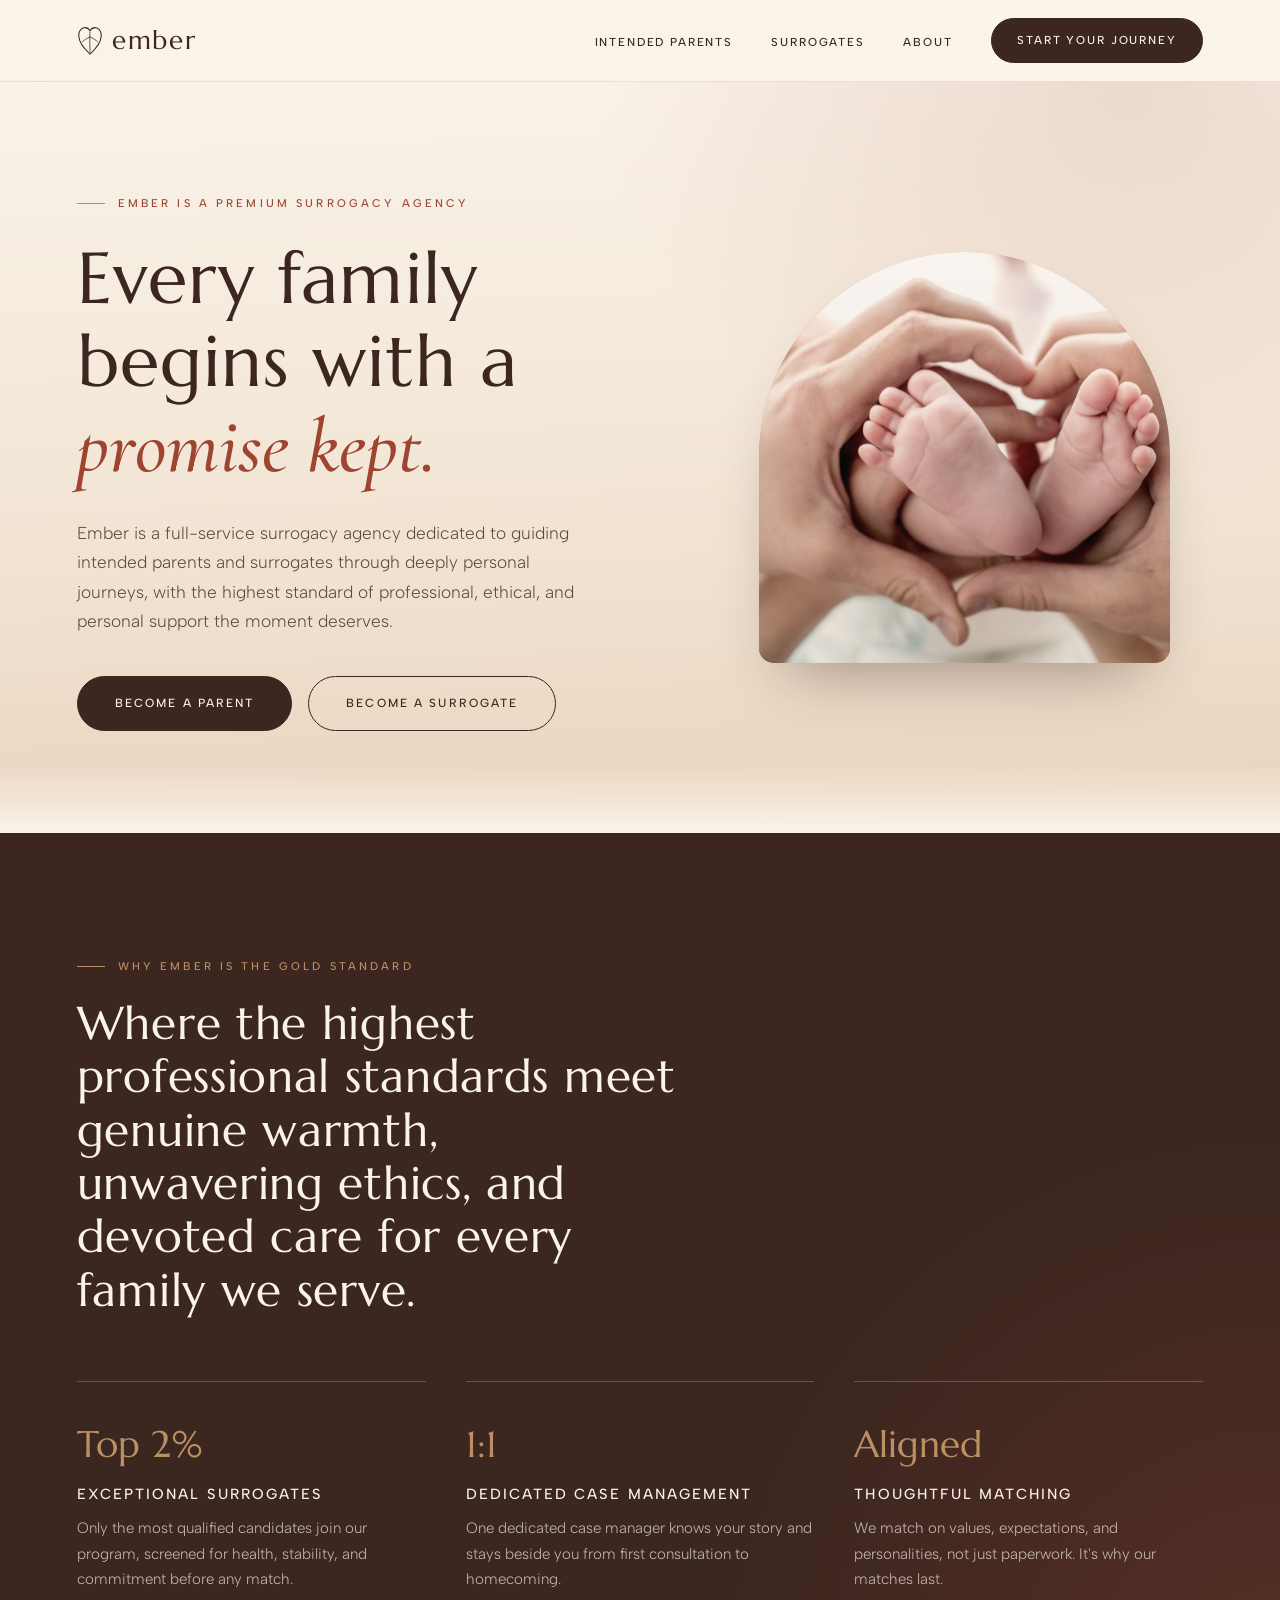
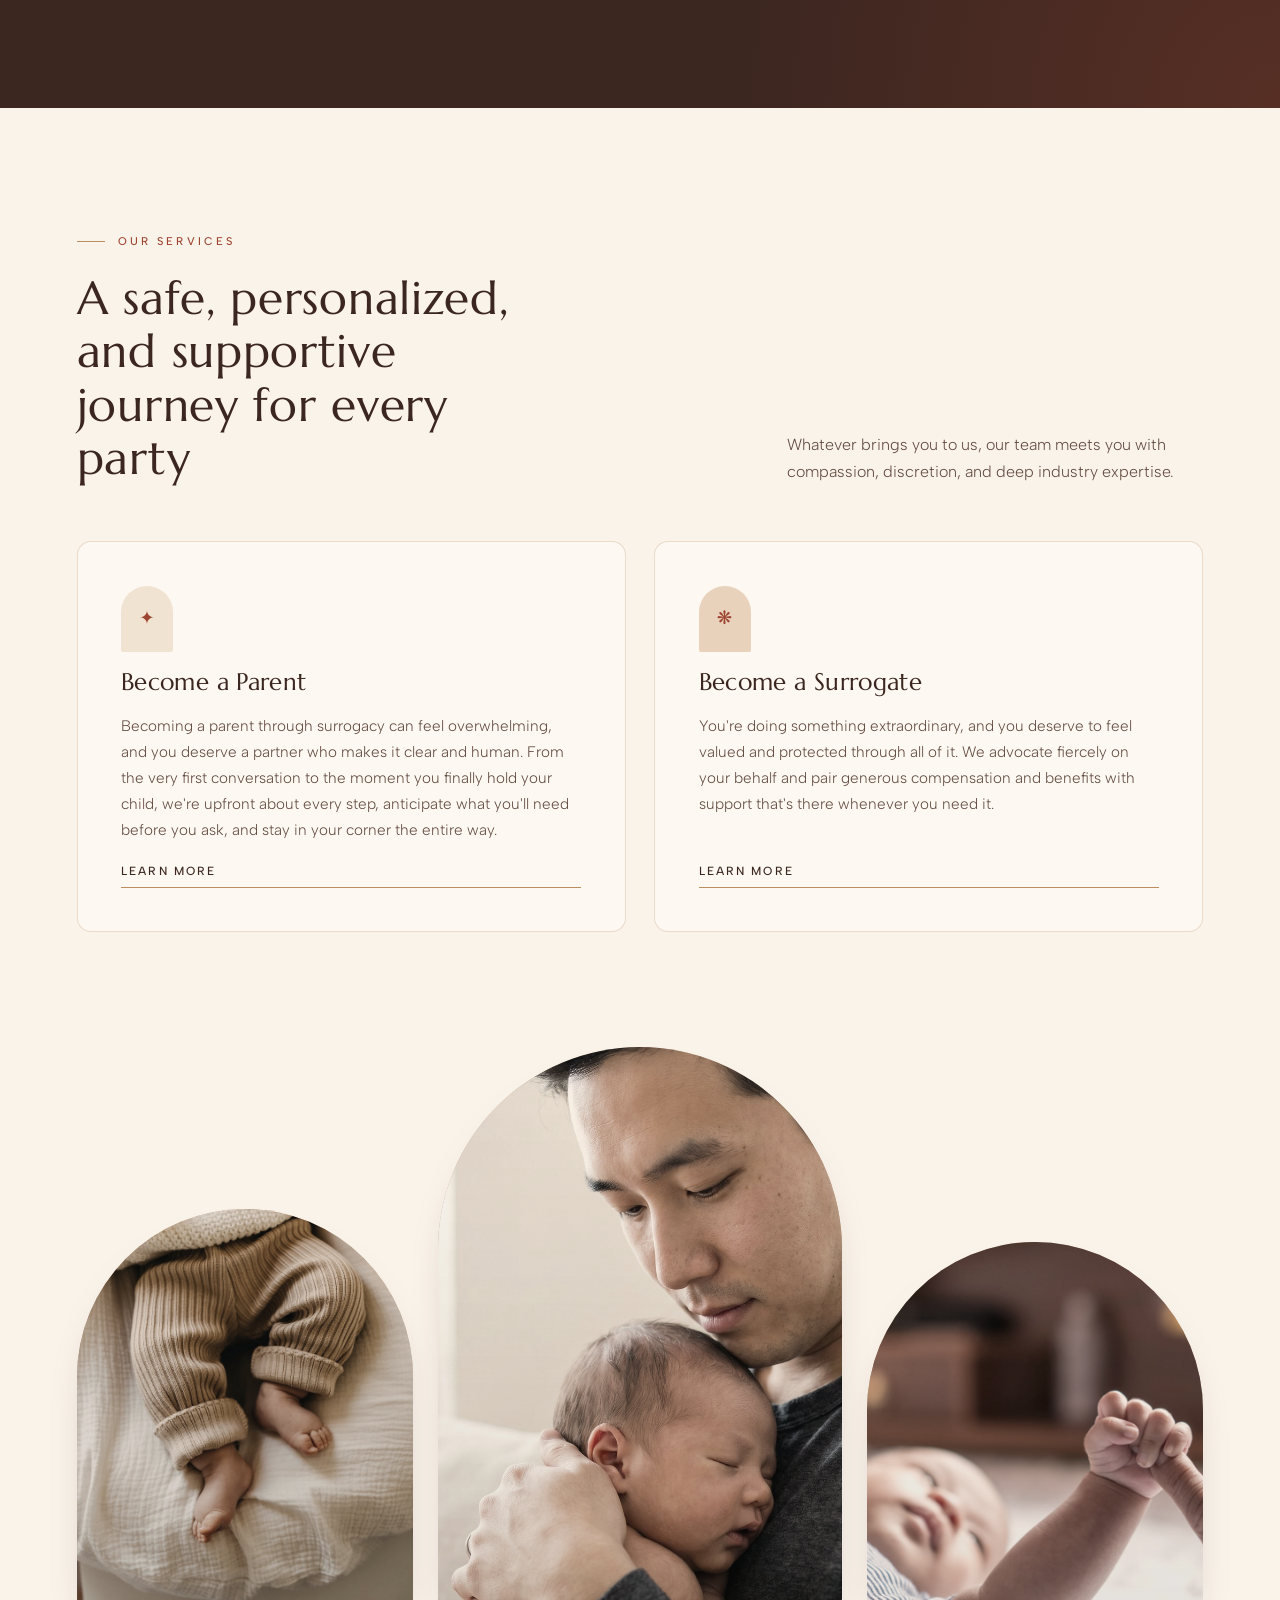
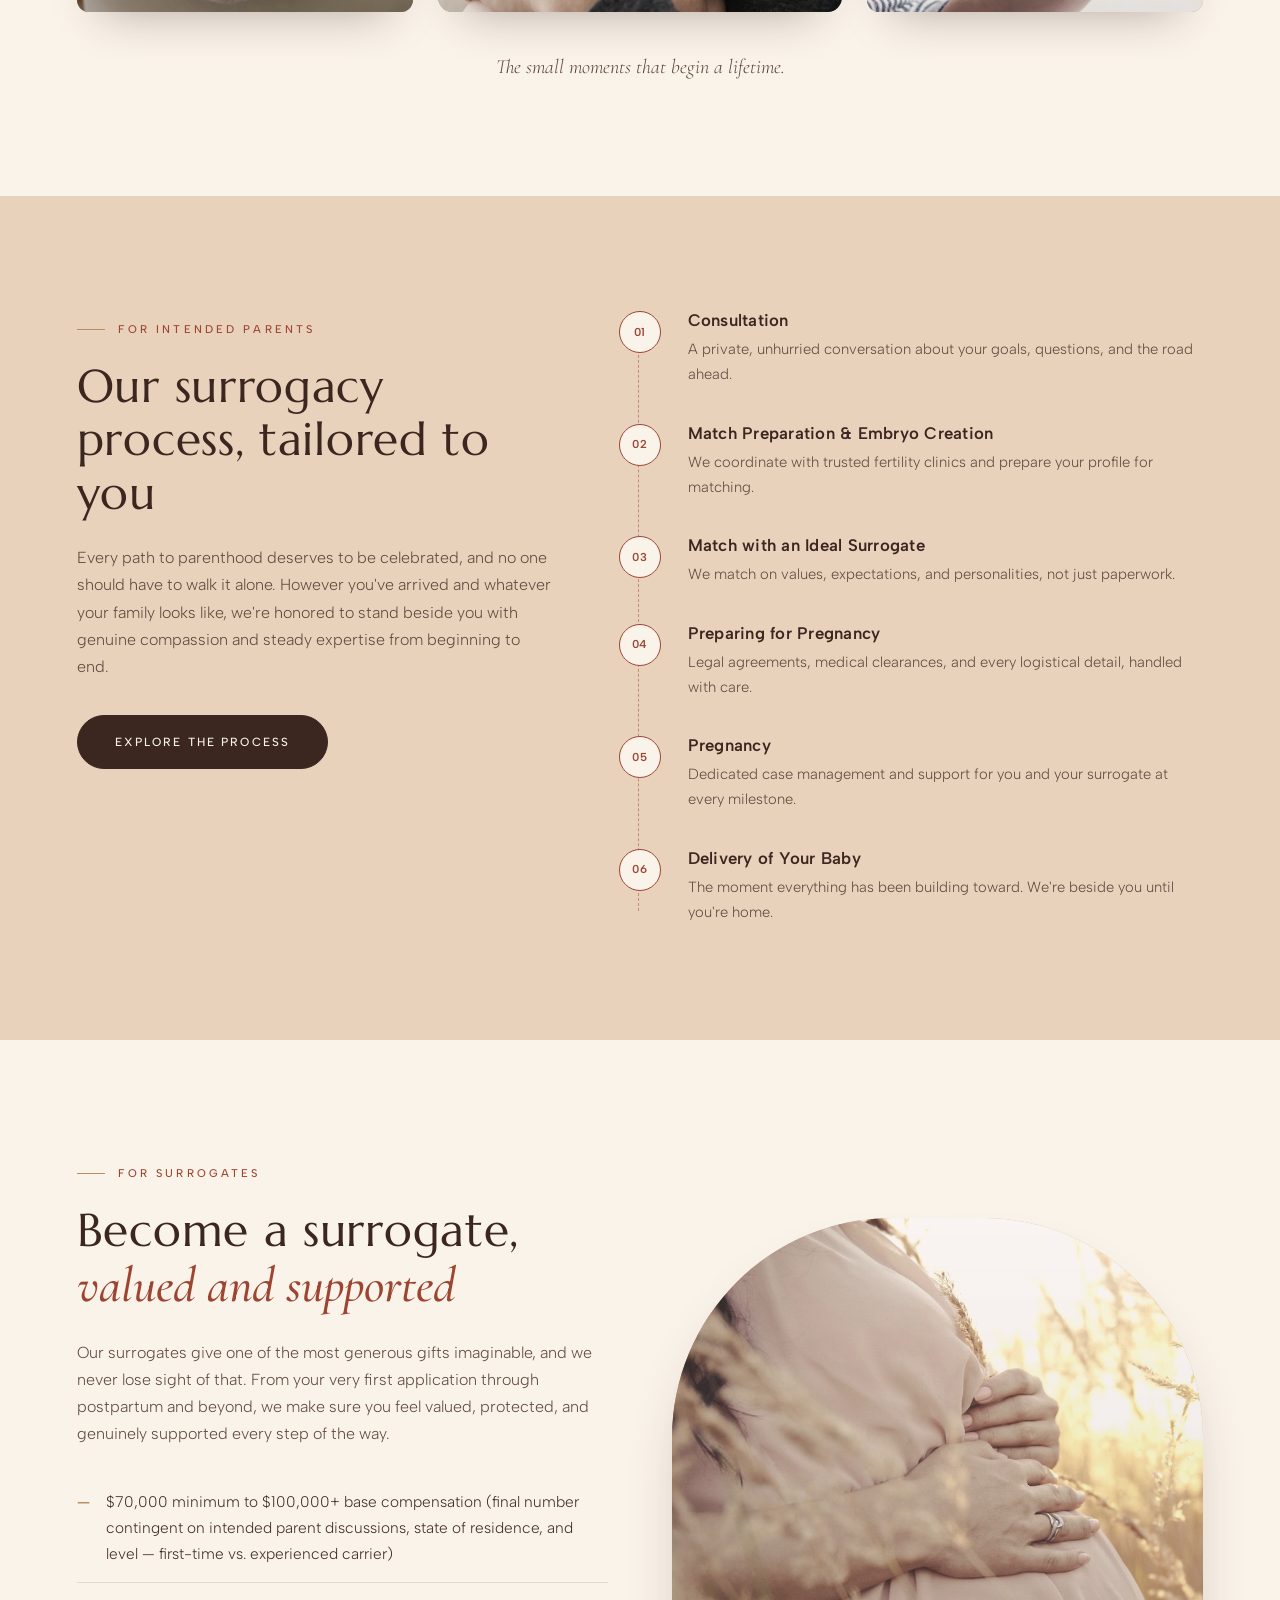
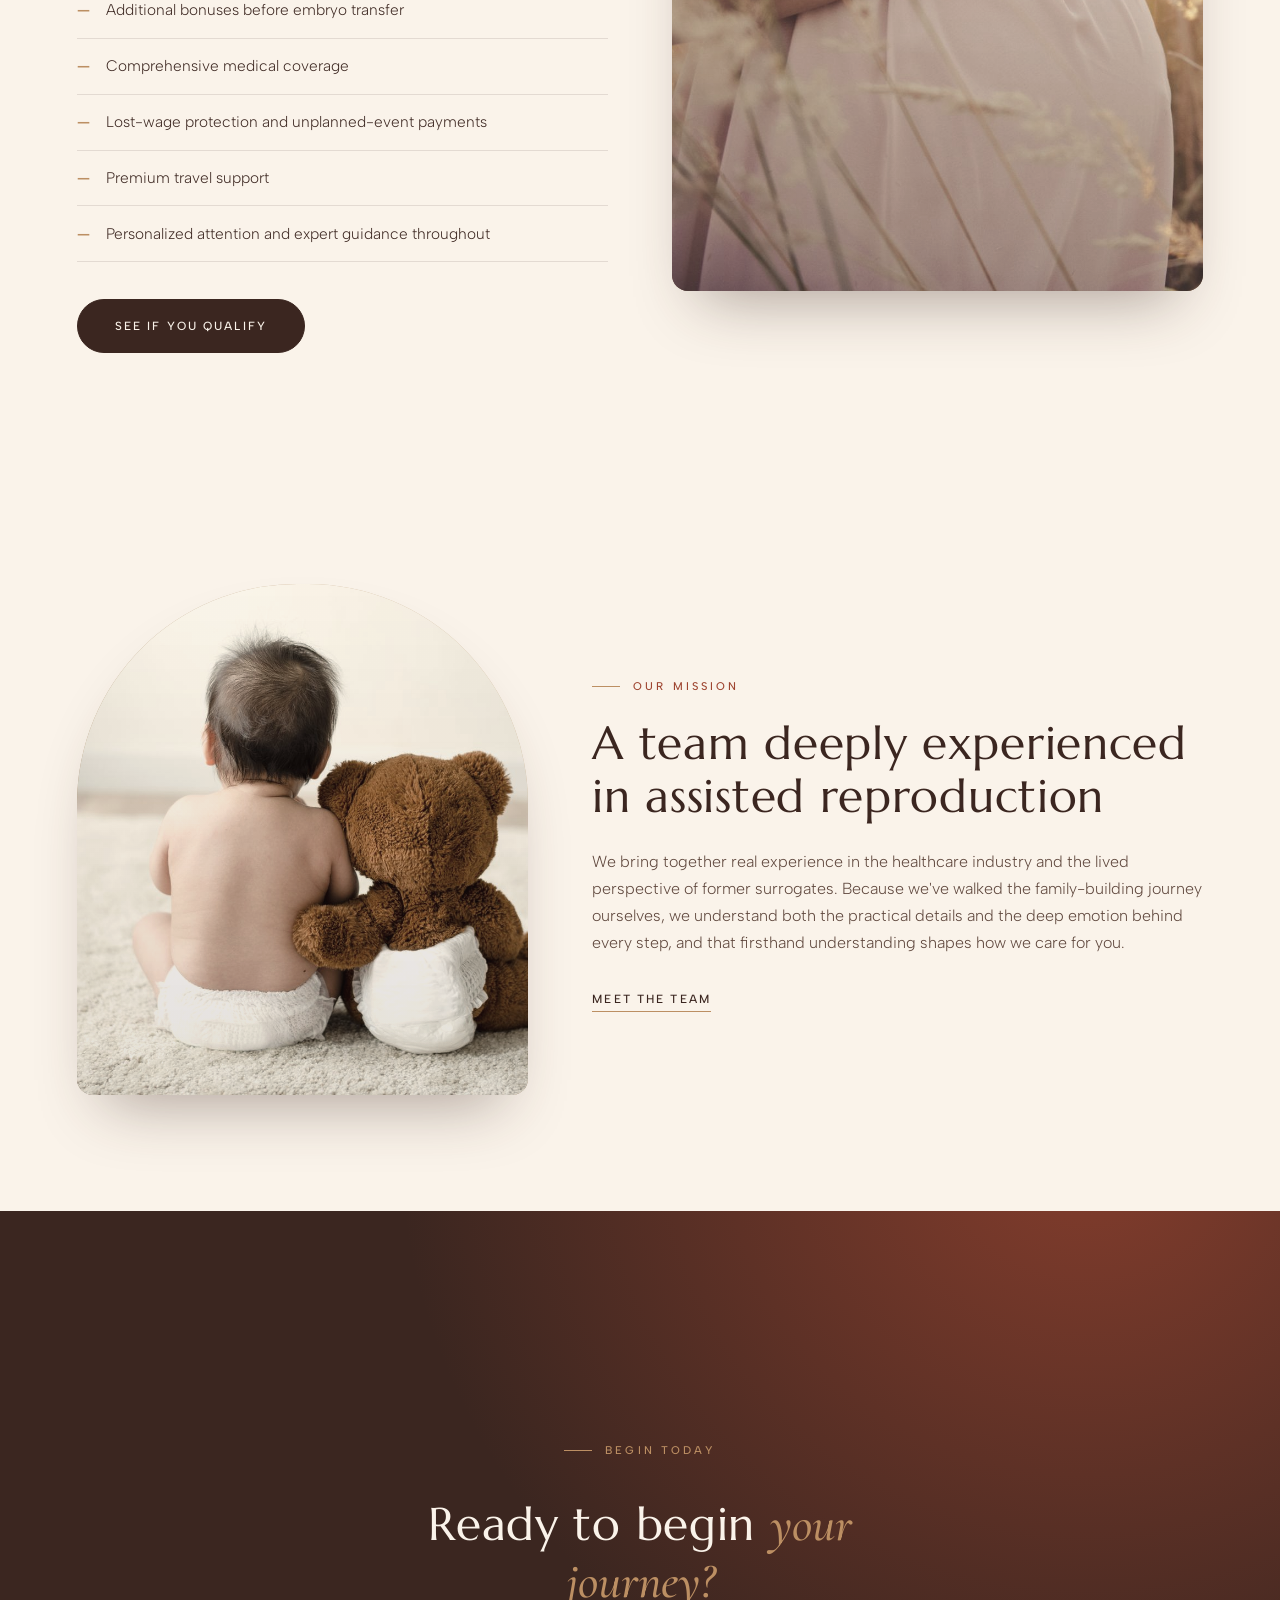
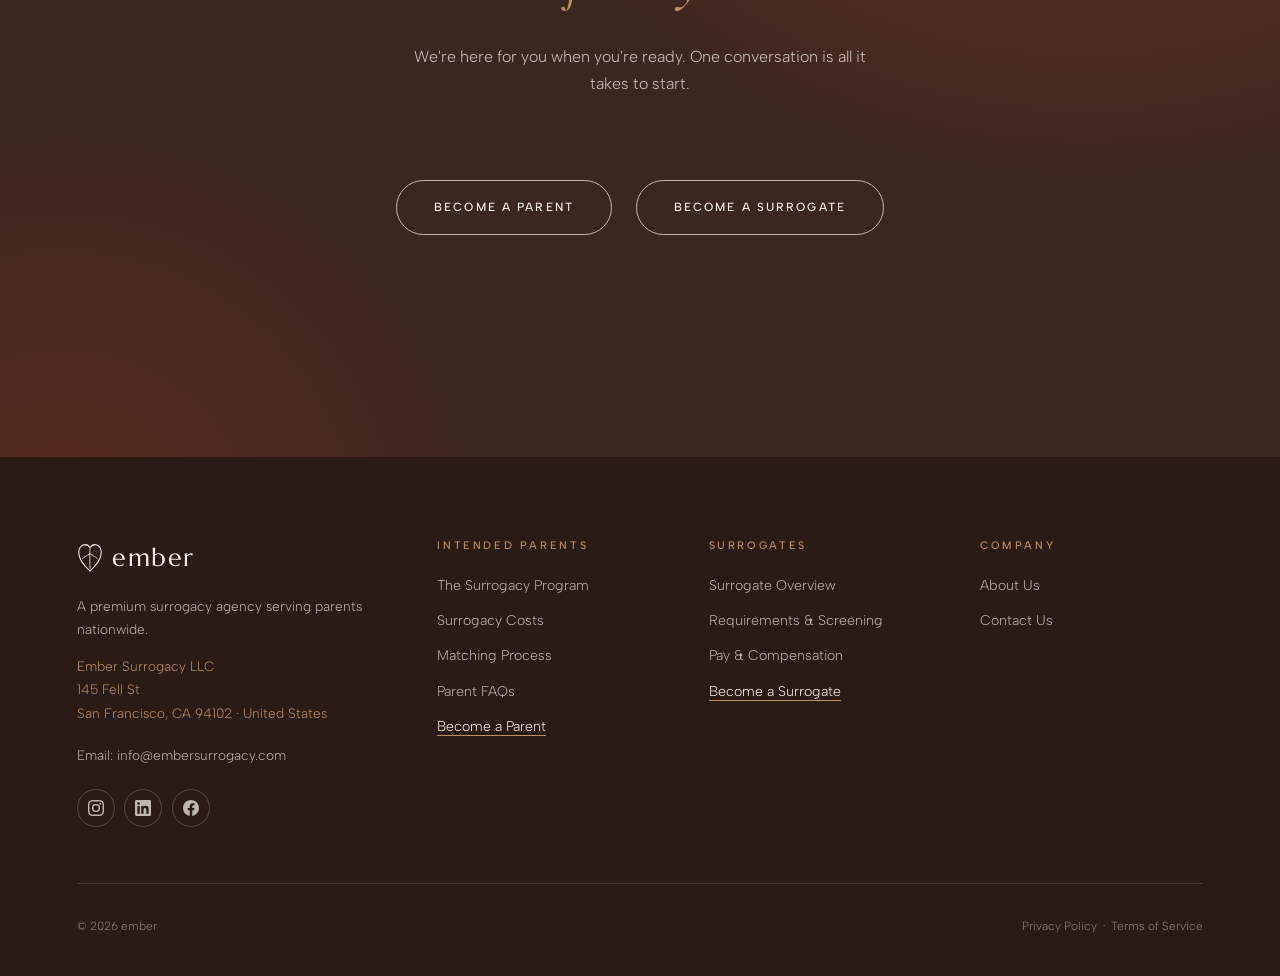
==== commit c311e15f: "IG + Linkedin + FB handles" ====
--- a/index.html
+++ b/index.html
@@ -3,8 +3,38 @@
 <head>
 <meta charset="UTF-8">
 <meta name="viewport" content="width=device-width, initial-scale=1.0">
-<title>Ember | A Premium Surrogacy Agency</title>
-<meta name="description" content="Ember is a premium surrogacy agency offering bespoke, deeply personal journeys for intended parents and surrogates.">
+<title>Ember - A Premium Surrogacy Agency</title>
+<meta name="description" content="A premium surrogacy agency supporting intended parents and surrogates with intention and transparency.">
+<link rel="canonical" href="https://embersurrogacy.com/">
+
+<!-- Open Graph -->
+<meta property="og:type" content="website">
+<meta property="og:site_name" content="Ember Surrogacy">
+<meta property="og:url" content="https://embersurrogacy.com/">
+<meta property="og:title" content="Ember - Premium Surrogacy Agency">
+<meta property="og:description" content="A premium surrogacy agency supporting intended parents and surrogates with intention and transparency.">
+<meta property="og:image" content="https://embersurrogacy.com/apple-touch-icon.png">
+
+<!-- Twitter Card -->
+<meta name="twitter:card" content="summary_large_image">
+<meta name="twitter:url" content="https://embersurrogacy.com/">
+<meta name="twitter:title" content="Ember - Premium Surrogacy Agency">
+<meta name="twitter:description" content="A premium surrogacy agency supporting intended parents and surrogates with intention and transparency.">
+<meta name="twitter:image" content="https://embersurrogacy.com/apple-touch-icon.png">
+
+<!-- Google tag (gtag.js) - GA4 with SPA support -->
+<script async src="https://www.googletagmanager.com/gtag/js?id=G-BVRBX1FZB1"></script>
+<script>
+  window.dataLayer = window.dataLayer || [];
+  function gtag(){dataLayer.push(arguments);}
+  gtag('js', new Date());
+  gtag('config', 'G-BVRBX1FZB1'); // send_page_view:true default so GA4 checker sees activity
+</script>
+
+<link rel="icon" href="favicon.ico" sizes="48x48">
+<link rel="icon" type="image/svg+xml" href="favicon.svg">
+<link rel="icon" type="image/png" sizes="48x48" href="favicon-48x48.png">
+<link rel="apple-touch-icon" sizes="180x180" href="apple-touch-icon.png">
 <link rel="preconnect" href="https://fonts.googleapis.com">
 <link rel="preconnect" href="https://fonts.gstatic.com" crossorigin>
 <link href="https://fonts.googleapis.com/css2?family=Marcellus&family=Cormorant+Garamond:ital,wght@1,500&family=Albert+Sans:wght@300;400;500;600&display=swap" rel="stylesheet">
@@ -359,6 +389,15 @@
 .foot-brand .logo{color:var(--alabaster);font-size:1.55rem;margin-bottom:1rem;display:inline-flex;align-items:center;gap:.6rem}
 .foot-cta{border-bottom:1px solid var(--cashmere);color:var(--alabaster)}
 .foot-brand p{max-width:22rem;font-size:.85rem;line-height:1.7}
+.foot-social{display:flex;gap:.6rem;margin-top:1.4rem}
+.foot-social a{
+  width:38px;height:38px;border-radius:50%;
+  display:inline-flex;align-items:center;justify-content:center;
+  border:1px solid rgba(250,243,234,.22);color:rgba(250,243,234,.72);
+  transition:background .25s ease,border-color .25s ease,color .25s ease,transform .25s ease;
+}
+.foot-social a:hover{background:var(--ember);border-color:var(--ember);color:var(--alabaster);transform:translateY(-2px)}
+.foot-social svg{width:16px;height:16px;fill:currentColor;display:block}
 .foot-legal{
   border-top:1px solid rgba(250,243,234,.14);padding-top:2rem;
   display:flex;justify-content:space-between;gap:1.5rem;flex-wrap:wrap;
@@ -480,7 +519,7 @@
   <section class="hero" style="padding-top:clamp(4rem,8vw,7rem)">
     <div class="hero-grid">
       <div class="hero-copy">
-        <span class="eyebrow">Ember is a Premium Surrogacy Agency</span>
+        <span class="eyebrow">Ember is a premium surrogacy agency</span>
         <h1>Every family begins with a <em class="lux">promise kept.</em></h1>
         <p class="lede">Ember is a full-service surrogacy agency dedicated to guiding intended parents and surrogates through deeply personal journeys, with the highest standard of professional, ethical, and personal support the moment deserves.</p>
         <div class="hero-ctas">
@@ -981,35 +1020,40 @@
           <p style="margin-bottom:.6rem"><strong>Partnering with</strong><br>US based surrogates</p>
         </div>
         <div class="form-card">
-          <div id="formFields">
-            <div class="field">
-              <label for="f-interest">I'm interested in</label>
-              <select id="f-interest">
-                <option value="" disabled selected>Select one…</option>
-                <option>Becoming a parent</option>
-                <option>Something else</option>
-              </select>
-              <p class="field-hint">Interested in becoming a surrogate? <a href="#/apply" data-route>Start with our quick eligibility quiz.</a></p>
+          <form id="contactForm" action="https://api.staticforms.dev/submit" method="POST" novalidate>
+            <input type="hidden" name="apiKey" value="sf_3a6157e080d62e9879505751">
+            <input type="hidden" name="subject" value="Ember Intended Parent Inquiry">
+            <div id="formFields">
+              <div class="field">
+                <label for="f-interest">I'm interested in</label>
+                <select id="f-interest" name="interest">
+                  <option value="" disabled selected>Select one…</option>
+                  <option>Becoming a parent</option>
+                  <option>Something else</option>
+                </select>
+                <p class="field-hint">Interested in becoming a surrogate? <a href="#/apply" data-route>Start with our quick eligibility quiz.</a></p>
+              </div>
+              <div class="field">
+                <label for="f-name">Full name</label>
+                <input id="f-name" name="name" type="text" required autocomplete="name" placeholder="Your name">
+              </div>
+              <div class="field">
+                <label for="f-email">Email</label>
+                <input id="f-email" name="email" type="email" required autocomplete="email" placeholder="you@example.com">
+              </div>
+              <div class="field">
+                <label for="f-message">Anything you'd like us to know? <span style="text-transform:none;letter-spacing:0">(optional)</span></label>
+                <textarea id="f-message" name="message" rows="4" placeholder="Share as much or as little as you like"></textarea>
+              </div>
+              <button type="submit" class="btn btn-ember" id="formSubmit" style="width:100%">Send Message</button>
+              <p id="contactErr" aria-live="polite" style="margin-top:.8rem;color:var(--ember);font-size:.85rem"></p>
+              <p class="form-note">Your information is kept strictly confidential and never shared. This form is for general informational purposes and does not constitute medical or legal advice. By submitting, you agree to our <a href="#/privacy" data-route>Privacy Policy</a>.</p>
             </div>
-            <div class="field">
-              <label for="f-name">Full name</label>
-              <input id="f-name" type="text" autocomplete="name" placeholder="Your name">
+            <div class="form-success" id="formSuccess">
+              <h3>Thank you.</h3>
+              <p>A member of our team will be in touch within 1-3 business days.</p>
             </div>
-            <div class="field">
-              <label for="f-email">Email</label>
-              <input id="f-email" type="email" autocomplete="email" placeholder="you@example.com">
-            </div>
-            <div class="field">
-              <label for="f-message">Anything you'd like us to know? <span style="text-transform:none;letter-spacing:0">(optional)</span></label>
-              <textarea id="f-message" rows="4" placeholder="Share as much or as little as you like"></textarea>
-            </div>
-            <button class="btn btn-ember" id="formSubmit" style="width:100%">Send Message</button>
-            <p class="form-note">Your information is kept strictly confidential and never shared. This form is for general informational purposes and does not constitute medical or legal advice. By submitting, you agree to our <a href="#/privacy" data-route>Privacy Policy</a>.</p>
-          </div>
-          <div class="form-success" id="formSuccess">
-            <h3>Thank you.</h3>
-            <p>A member of our team will be in touch within 1-3 business days.</p>
-          </div>
+          </form>
         </div>
       </div>
     </div>
@@ -1210,6 +1254,25 @@
         <p style="margin-top:1.2rem">
           Email: <a href="mailto:info@embersurrogacy.com">info@embersurrogacy.com</a>
         </p>
+        <div class="foot-social">
+          <a href="https://www.instagram.com/embersurrogacy/" target="_blank" rel="noopener noreferrer" aria-label="Ember Surrogacy on Instagram" title="Instagram">
+            <svg viewBox="0 0 24 24" xmlns="http://www.w3.org/2000/svg" aria-hidden="true" focusable="false">
+              <path d="M12 2.16c3.2 0 3.58.01 4.85.07 1.17.05 1.8.25 2.23.41.56.22.96.48 1.38.9.42.42.68.82.9 1.38.16.42.36 1.06.41 2.23.06 1.27.07 1.65.07 4.85s-.01 3.58-.07 4.85c-.05 1.17-.25 1.8-.41 2.23-.22.56-.48.96-.9 1.38-.42.42-.82.68-1.38.9-.42.16-1.06.36-2.23.41-1.27.06-1.65.07-4.85.07s-3.58-.01-4.85-.07c-1.17-.05-1.8-.25-2.23-.41-.56-.22-.96-.48-1.38-.9-.42-.42-.68-.82-.9-1.38-.16-.42-.36-1.06-.41-2.23-.06-1.27-.07-1.65-.07-4.85s.01-3.58.07-4.85c.05-1.17.25-1.8.41-2.23.22-.56.48-.96.9-1.38.42-.42.82-.68 1.38-.9.42-.16 1.06-.36 2.23-.41 1.27-.06 1.65-.07 4.85-.07M12 0C8.74 0 8.33.01 7.05.07 5.78.13 4.9.33 4.14.63c-.79.3-1.46.72-2.12 1.39C1.35 2.68.93 3.35.63 4.14.33 4.9.13 5.78.07 7.05.01 8.33 0 8.74 0 12s.01 3.67.07 4.95c.06 1.27.26 2.15.56 2.91.3.79.72 1.46 1.39 2.12.66.67 1.33 1.09 2.12 1.39.76.3 1.64.5 2.91.56C8.33 23.99 8.74 24 12 24s3.67-.01 4.95-.07c1.27-.06 2.15-.26 2.91-.56.79-.3 1.46-.72 2.12-1.39.67-.66 1.09-1.33 1.39-2.12.3-.76.5-1.64.56-2.91.06-1.28.07-1.69.07-4.95s-.01-3.67-.07-4.95c-.06-1.27-.26-2.15-.56-2.91-.3-.79-.72-1.46-1.39-2.12C21.32 1.35 20.65.93 19.86.63 19.1.33 18.22.13 16.95.07 15.67.01 15.26 0 12 0Z"/>
+              <path d="M12 5.84A6.16 6.16 0 1 0 18.16 12 6.16 6.16 0 0 0 12 5.84Zm0 10.16A4 4 0 1 1 16 12a4 4 0 0 1-4 4Z"/>
+              <circle cx="18.41" cy="5.59" r="1.44"/>
+            </svg>
+          </a>
+          <a href="https://www.linkedin.com/company/ember-surrogacy" target="_blank" rel="noopener noreferrer" aria-label="Ember Surrogacy on LinkedIn" title="LinkedIn">
+            <svg viewBox="0 0 24 24" xmlns="http://www.w3.org/2000/svg" aria-hidden="true" focusable="false">
+              <path d="M20.45 20.45h-3.56v-5.57c0-1.33-.02-3.04-1.85-3.04-1.85 0-2.14 1.45-2.14 2.94v5.67H9.35V9h3.42v1.56h.05a3.75 3.75 0 0 1 3.37-1.85c3.6 0 4.27 2.37 4.27 5.46v6.28ZM5.34 7.43a2.07 2.07 0 1 1 2.06-2.07 2.07 2.07 0 0 1-2.06 2.07ZM7.12 20.45H3.55V9h3.57v11.45ZM22.22 0H1.77A1.76 1.76 0 0 0 0 1.73v20.54A1.76 1.76 0 0 0 1.77 24h20.45A1.77 1.77 0 0 0 24 22.27V1.73A1.77 1.77 0 0 0 22.22 0Z"/>
+            </svg>
+          </a>
+          <a href="https://www.facebook.com/share/1FCD5ZQ6c9/" target="_blank" rel="noopener noreferrer" aria-label="Ember Surrogacy on Facebook" title="Facebook">
+            <svg viewBox="0 0 24 24" xmlns="http://www.w3.org/2000/svg" aria-hidden="true" focusable="false">
+              <path d="M24 12.07C24 5.4 18.63 0 12 0S0 5.4 0 12.07C0 18.1 4.39 23.09 10.13 24v-8.44H7.08v-3.49h3.05V9.41c0-3.02 1.79-4.69 4.53-4.69 1.31 0 2.68.24 2.68.24v2.97h-1.51c-1.49 0-1.96.93-1.96 1.89v2.25h3.33l-.53 3.49h-2.8V24C19.61 23.09 24 18.1 24 12.07Z"/>
+            </svg>
+          </a>
+        </div>
       </div>
       <div>
         <h4>Intended Parents</h4>
@@ -1276,6 +1339,10 @@
     const intent = new URLSearchParams(query || '').get('i');
     document.getElementById('formFields').style.display = '';
     document.getElementById('formSuccess').style.display = 'none';
+    const cBtn = document.getElementById('formSubmit');
+    if(cBtn){ cBtn.disabled = false; cBtn.textContent = 'Send Message'; }
+    const cErr = document.getElementById('contactErr');
+    if(cErr) cErr.textContent = '';
     if(intent === 'surrogate'){ location.hash = '#/apply'; return; }
     if(intent === 'parent') sel.value = 'Becoming a parent';
     else sel.selectedIndex = 0; // blank placeholder, nothing pre-selected
@@ -1293,11 +1360,258 @@
   toggle.setAttribute('aria-expanded', open);
 });
 
-/* ---------- Contact form (demo) ---------- */
-document.getElementById('formSubmit').addEventListener('click', () => {
-  document.getElementById('formFields').style.display = 'none';
-  document.getElementById('formSuccess').style.display = 'block';
+/* ---------- Debug helper for Staticforms ---------- */
+(function(){
+  const isDebug = location.hostname === 'localhost' || location.hostname === '127.0.0.1' || location.search.includes('debug=1') || location.hash.includes('debug');
+  function ensureDebugBox(){
+    if(document.getElementById('ember-debug')) return document.getElementById('ember-debug');
+    const box = document.createElement('div');
+    box.id='ember-debug';
+    box.style.cssText='position:fixed;bottom:12px;right:12px;z-index:9999;background:#2A1B15;color:#FAF3EA;padding:12px 14px;border-radius:10px;font-family:monospace;font-size:11px;line-height:1.4;max-width:360px;max-height:50vh;overflow:auto;box-shadow:0 12px 32px rgba(0,0,0,.35);display:none;white-space:pre-wrap;word-break:break-word;';
+    document.body.appendChild(box);
+    return box;
+  }
+  window.EmberLog = function(...args){
+    console.log('[Ember]', ...args);
+    if(isDebug){
+      const box = ensureDebugBox();
+      box.style.display='block';
+      const line = args.map(a=> typeof a==='object' ? JSON.stringify(a,null,2) : String(a)).join(' ');
+      box.textContent += line + '\n---\n';
+    }
+  };
+})();
+
+/* ---------- UTM Tracking: persist across #/ navigation + include in submissions ---------- */
+(function(){
+  const UTM_KEYS = ['utm_source','utm_medium','utm_campaign','utm_term','utm_content','utm_id','gclid','fbclid','msclkid','gbraid','wbraid','fbadid'];
+  const STORAGE_KEY = 'ember_utms_v1';
+  // In-memory fallback so captured UTMs still reach Staticforms even when
+  // sessionStorage/localStorage is unavailable (file:// URLs, private mode, blocked storage).
+  let memoryStore = {};
+
+  function parseCurrentUTMs(){
+    const out = {};
+    const searchParams = new URLSearchParams(window.location.search);
+    searchParams.forEach((v,k) => { if(UTM_KEYS.includes(k)) out[k]=v; });
+
+    // your router uses #/page?utm_source=... -> UTMs are in location.hash
+    const hash = window.location.hash || '';
+    const qIdx = hash.indexOf('?');
+    if(qIdx !== -1){
+      const hashQuery = hash.slice(qIdx+1);
+      try {
+        new URLSearchParams(hashQuery).forEach((v,k) => { if(UTM_KEYS.includes(k)) out[k]=v; });
+      } catch(e){}
+    }
+    return out;
+  }
+
+  function loadStored(){
+    try {
+      const raw = sessionStorage.getItem(STORAGE_KEY) || localStorage.getItem(STORAGE_KEY);
+      if(raw) return JSON.parse(raw);
+    } catch(e){}
+    return memoryStore;
+  }
+
+  function saveStored(obj){
+    memoryStore = obj; // always keep an in-memory copy
+    try {
+      const str = JSON.stringify(obj);
+      sessionStorage.setItem(STORAGE_KEY, str);
+      localStorage.setItem(STORAGE_KEY, str);
+    } catch(e){}
+  }
+
+  function capture(){
+    const current = parseCurrentUTMs();
+    const hasCurrent = Object.keys(current).length > 0;
+    const existing = loadStored();
+
+    if(!hasCurrent && Object.keys(existing).length) return existing;
+
+    if(hasCurrent){
+      const merged = { ...existing, ...current };
+      if(!existing._first_landing){
+        merged._first_landing = window.location.href;
+        merged._first_referrer = document.referrer || '(direct)';
+        merged._first_seen = new Date().toISOString();
+      }
+      saveStored(merged);
+      return merged;
+    }
+    return existing;
+  }
+
+  function get(){
+    return loadStored() || {};
+  }
+
+  function formatForMessage(obj){
+    // Nicely formatted for email readability
+    const labelMap = {
+      utm_source: 'Source',
+      utm_medium: 'Medium',
+      utm_campaign: 'Campaign',
+      utm_term: 'Term',
+      utm_content: 'Content',
+      utm_id: 'Campaign ID',
+      gclid: 'Google Click ID',
+      fbclid: 'Facebook Click ID',
+      msclkid: 'Microsoft Click ID',
+      _first_landing: 'Landing Page',
+      _first_referrer: 'Referrer',
+      _first_seen: 'First Seen'
+    };
+    const lines = [];
+    // main UTMs first in nice order
+    ['utm_source','utm_medium','utm_campaign','utm_term','utm_content','utm_id','gclid','fbclid','msclkid'].forEach(k => {
+      if(obj[k]) lines.push(`${labelMap[k] || k}: ${obj[k]}`);
+    });
+    // context
+    if(obj._first_landing) lines.push(`Landing Page: ${obj._first_landing}`);
+    if(obj._first_referrer) lines.push(`Referrer: ${obj._first_referrer}`);
+    if(obj._first_seen) lines.push(`First Seen: ${obj._first_seen}`);
+    // any leftover custom keys
+    Object.entries(obj).forEach(([k,v]) => {
+      if(!labelMap[k] && !['_first_landing','_first_referrer','_first_seen','landing_page'].includes(k) && !k.startsWith('utm_') && !['gclid','fbclid','msclkid'].includes(k)){
+        // skip internal unless it's useful
+        if(!k.startsWith('_')) lines.push(`${k}: ${v}`);
+      }
+    });
+    // raw for debugging
+    if(lines.length){
+      const raw = Object.entries(obj).filter(([k])=>k.startsWith('utm_')).map(([k,v])=>`${k}=${v}`).join('&');
+      if(raw) lines.push('', `Raw: ${raw}`);
+    }
+    return lines.join('\n');
+  }
+
+  function injectHiddenInputs(){
+    const utms = get();
+    if(!Object.keys(utms).length) return;
+    ['contactForm','quizForm'].forEach(id => {
+      const form = document.getElementById(id);
+      if(!form) return;
+      Object.entries(utms).forEach(([k,v]) => {
+        let input = form.querySelector('input[name="'+k+'"][data-utm]');
+        if(!input){
+          input = document.createElement('input');
+          input.type='hidden'; input.name=k; input.setAttribute('data-utm','1');
+          form.appendChild(input);
+        }
+        input.value=v;
+      });
+    });
+  }
+
+  // capture on load
+  const initial = capture();
+  if(Object.keys(initial).length){
+    initial.landing_page = initial._first_landing || window.location.href;
+  }
+
+  // re-capture on any navigation (hashchange + popstate)
+  window.addEventListener('hashchange', () => { capture(); injectHiddenInputs(); });
+  window.addEventListener('popstate', () => { capture(); injectHiddenInputs(); });
+
+  // expose globally for form handlers
+  window.EmberUTMs = { get, formatForMessage, capture, injectHiddenInputs, loadStored };
+
+  // inject on DOM ready
+  if(document.readyState === 'loading'){
+    document.addEventListener('DOMContentLoaded', injectHiddenInputs);
+  } else {
+    injectHiddenInputs();
+  }
+})();
+
+/* ---------- GA4 SPA: manual page_view on hash navigation (first load auto-sent by gtag config) ---------- */
+window.addEventListener('hashchange', () => {
+  if(!window.gtag) return;
+  try {
+    const target = (location.hash.replace('#/','').split('?')[0]) || 'home';
+    const utms = window.EmberUTMs ? window.EmberUTMs.get() : {};
+    gtag('event', 'page_view', {
+      page_path: '/#/' + target,
+      page_location: window.location.href,
+      page_title: document.title + ' - ' + target,
+      ...utms
+    });
+    window.EmberLog && window.EmberLog('GA4 page_view (hash change)', { path: '/#/'+target, utms });
+  } catch(e){}
 });
+
+/* ---------- Contact form (Intended Parents → Staticforms) ---------- */
+(function(){
+  const form = document.getElementById('contactForm');
+  if(!form){ console.warn('[Ember] contactForm not found'); return; }
+  const fields  = document.getElementById('formFields');
+  const success = document.getElementById('formSuccess');
+  const errEl   = document.getElementById('contactErr');
+  const btn     = document.getElementById('formSubmit');
+  const emailRe = /^[^@\s]+@[^@\s]+\.[^@\s]+$/;
+
+  const resetBtn = () => { if(btn){ btn.disabled = false; btn.textContent = 'Send Message'; } };
+
+  form.addEventListener('submit', async e => {
+    e.preventDefault();
+    window.EmberLog && window.EmberLog('Contact form submit event fired');
+    if(errEl) errEl.textContent = '';
+
+    const fd       = new FormData(form);
+    const name     = (fd.get('name')     || '').toString().trim();
+    const email    = (fd.get('email')    || '').toString().trim();
+    const interest = (fd.get('interest') || '').toString().trim();
+    const msg      = (fd.get('message')  || '').toString().trim();
+
+    if(!name){ if(errEl) errEl.textContent = 'Please enter your name.'; return; }
+    if(!emailRe.test(email)){ if(errEl) errEl.textContent = 'Please enter a valid email.'; return; }
+
+    if(btn){ btn.disabled = true; btn.textContent = 'Sending…'; }
+
+    let utmText = '';
+    try {
+      const utms = window.EmberUTMs ? window.EmberUTMs.get() : {};
+      if(Object.keys(utms).length){
+        utmText = '\n\n----------------------------------------\nMARKETING ATTRIBUTION\n----------------------------------------\n' + window.EmberUTMs.formatForMessage(utms);
+      }
+    } catch(e){}
+
+    const composed = 'Intended Parent Inquiry\n\n' +
+      'Name: ' + name + '\n' +
+      'Email: ' + email + '\n' +
+      'Interest: ' + (interest || '—') + '\n\n' +
+      'Message:\n' + (msg || '—') + utmText;
+
+    const payload = { apiKey: fd.get('apiKey'), subject: fd.get('subject'), name, email, replyTo: email, message: composed };
+    window.EmberLog && window.EmberLog('Contact form submitting', { action: form.action, payload });
+
+    try {
+      const res = await fetch(form.action, {
+        method: 'POST',
+        headers: { 'Content-Type': 'application/json', 'Accept': 'application/json' },
+        body: JSON.stringify(payload)
+      });
+      const text = await res.text();
+      let data; try { data = JSON.parse(text); } catch(e){ data = text; }
+      window.EmberLog && window.EmberLog('Staticforms response', { status: res.status, ok: res.ok, data });
+      if(!res.ok){
+        if(errEl) errEl.textContent = 'Something went wrong. Please email info@embersurrogacy.com.';
+        resetBtn();
+        return;
+      }
+    } catch(err) {
+      console.error('[Ember] Staticforms submit failed — check domain whitelist & API key.', err);
+      if(errEl) errEl.textContent = 'Network error. Please try again or email info@embersurrogacy.com.';
+      resetBtn();
+      return;
+    }
+    if(fields)  fields.style.display  = 'none';
+    if(success) success.style.display = 'block';
+  });
+})();
 
 /* ---------- Surrogate eligibility quiz ---------- */
 (function(){
@@ -1392,8 +1706,42 @@
     const consent = document.getElementById('quizConsent');
     const submit = document.getElementById('quizSubmit');
     consent.onchange = () => { submit.disabled = !consent.checked; };
-    submit.onclick = () => {
+    submit.onclick = async () => {
       if(!consent.checked) return;
+      submit.disabled = true; submit.textContent = 'Sending…';
+      const a = state.answers;
+      let utmText = '';
+      try {
+        const utms = window.EmberUTMs ? window.EmberUTMs.get() : {};
+        if(Object.keys(utms).length){
+          utmText = '\n\n----------------------------------------\nMARKETING ATTRIBUTION\n----------------------------------------\n' + window.EmberUTMs.formatForMessage(utms);
+        }
+      } catch(e){}
+      const composed = 'Surrogate Eligibility Application\n\n' +
+        'Name: ' + (a.name || '—') + '\n' +
+        'Email: ' + (a.email || '—') + '\n' +
+        'Phone: ' + (a.phone || '—') + '\n\n' +
+        'ELIGIBILITY ANSWERS\n----------------------------------------\n' +
+        Object.keys(labels).filter(k => !['name','email','phone'].includes(k) && a[k]).map(k => labels[k] + ': ' + a[k]).join('\n') +
+        utmText;
+      const payload = { apiKey: 'sf_3a6157e080d62e9879505751', subject: 'Ember Surrogate Application', name: a.name || '', email: a.email || '', replyTo: a.email || '', message: composed };
+      window.EmberLog && window.EmberLog('Quiz submitting', payload);
+      try {
+        const res = await fetch('https://api.staticforms.dev/submit', {
+          method: 'POST',
+          headers: { 'Content-Type': 'application/json', 'Accept': 'application/json' },
+          body: JSON.stringify(payload)
+        });
+        window.EmberLog && window.EmberLog('Quiz staticforms response', { status: res.status, ok: res.ok });
+        if(!res.ok) throw new Error('status ' + res.status);
+      } catch(err) {
+        console.error('[Ember] Quiz submit failed', err);
+        submit.disabled = false; submit.textContent = 'Submit application';
+        let e = document.getElementById('quizErr');
+        if(!e){ e = document.createElement('p'); e.id='quizErr'; e.style.cssText='margin-top:.8rem;color:var(--ember);font-size:.85rem'; submit.parentNode.insertBefore(e, submit.nextSibling); }
+        e.textContent = 'Something went wrong. Please email info@embersurrogacy.com.';
+        return;
+      }
       card.style.display = 'none';
       success.style.display = '';
       window.scrollTo({top:0, behavior:'instant'});
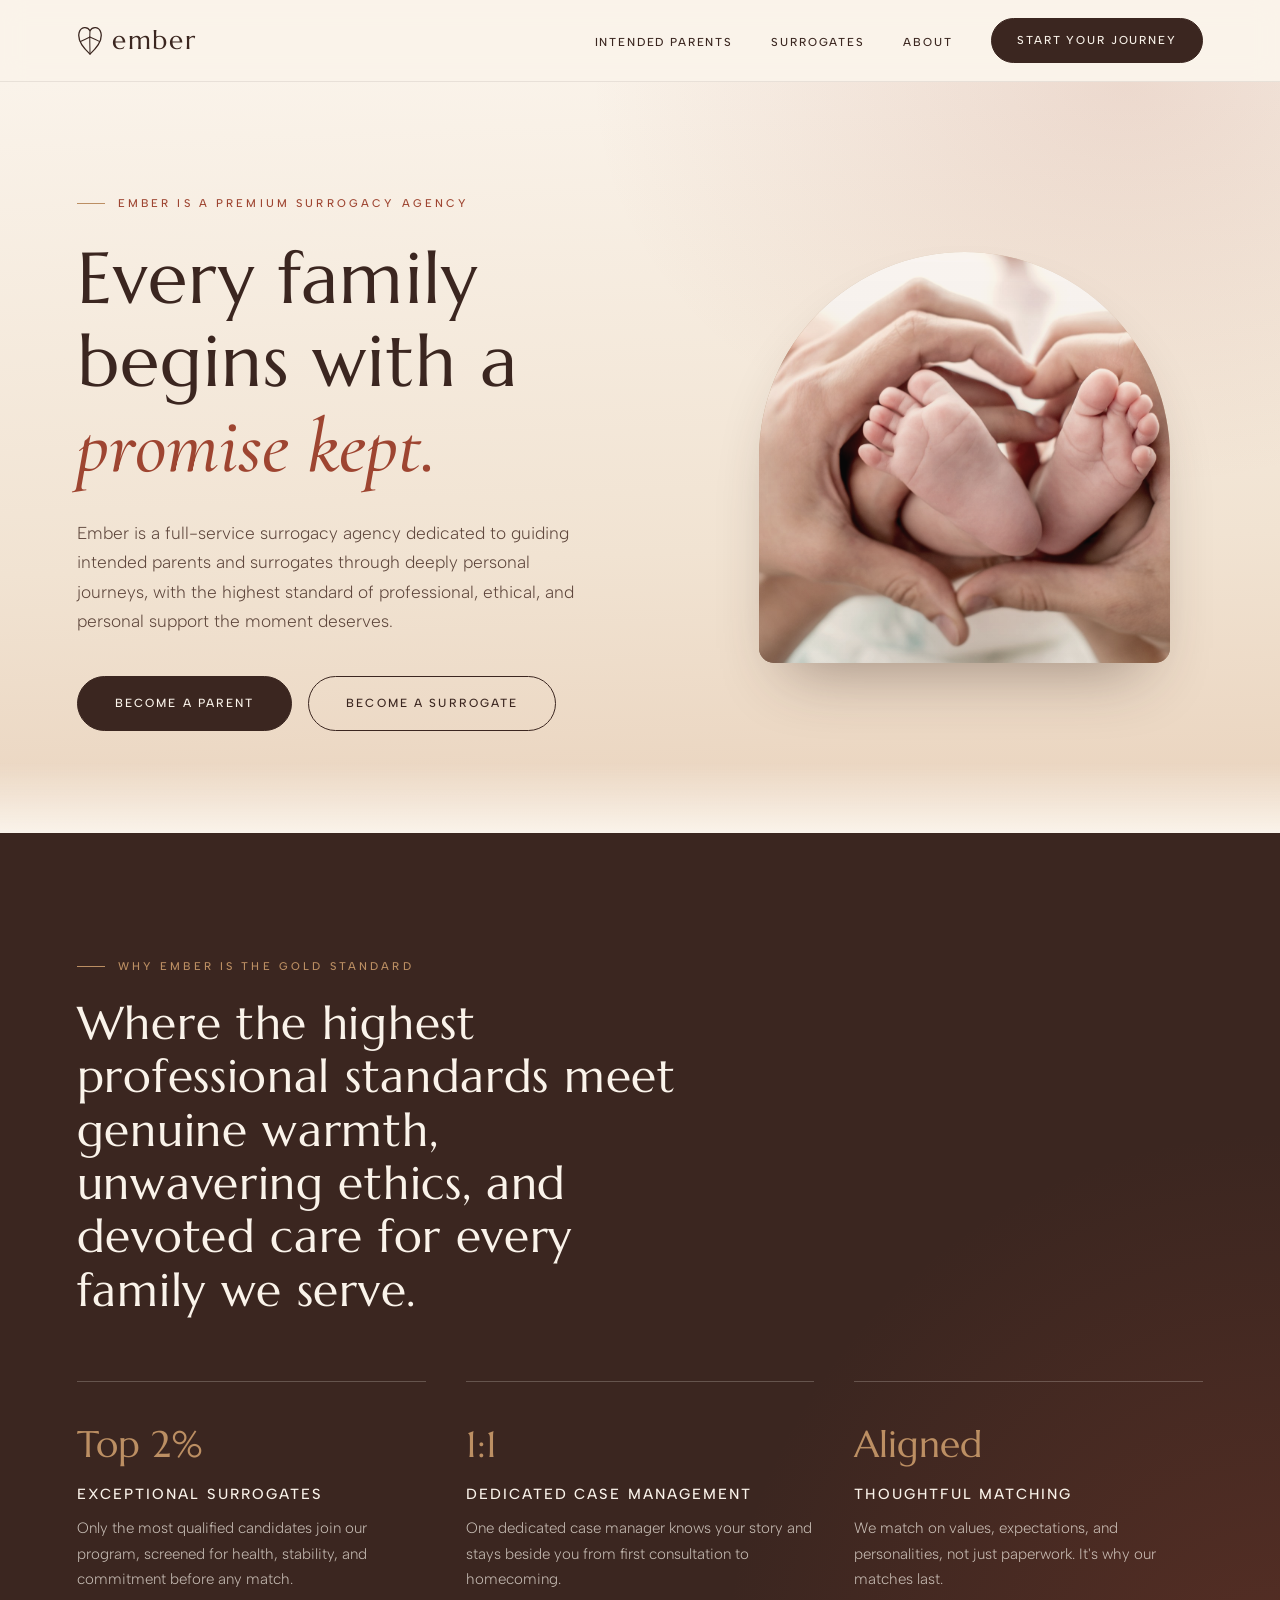
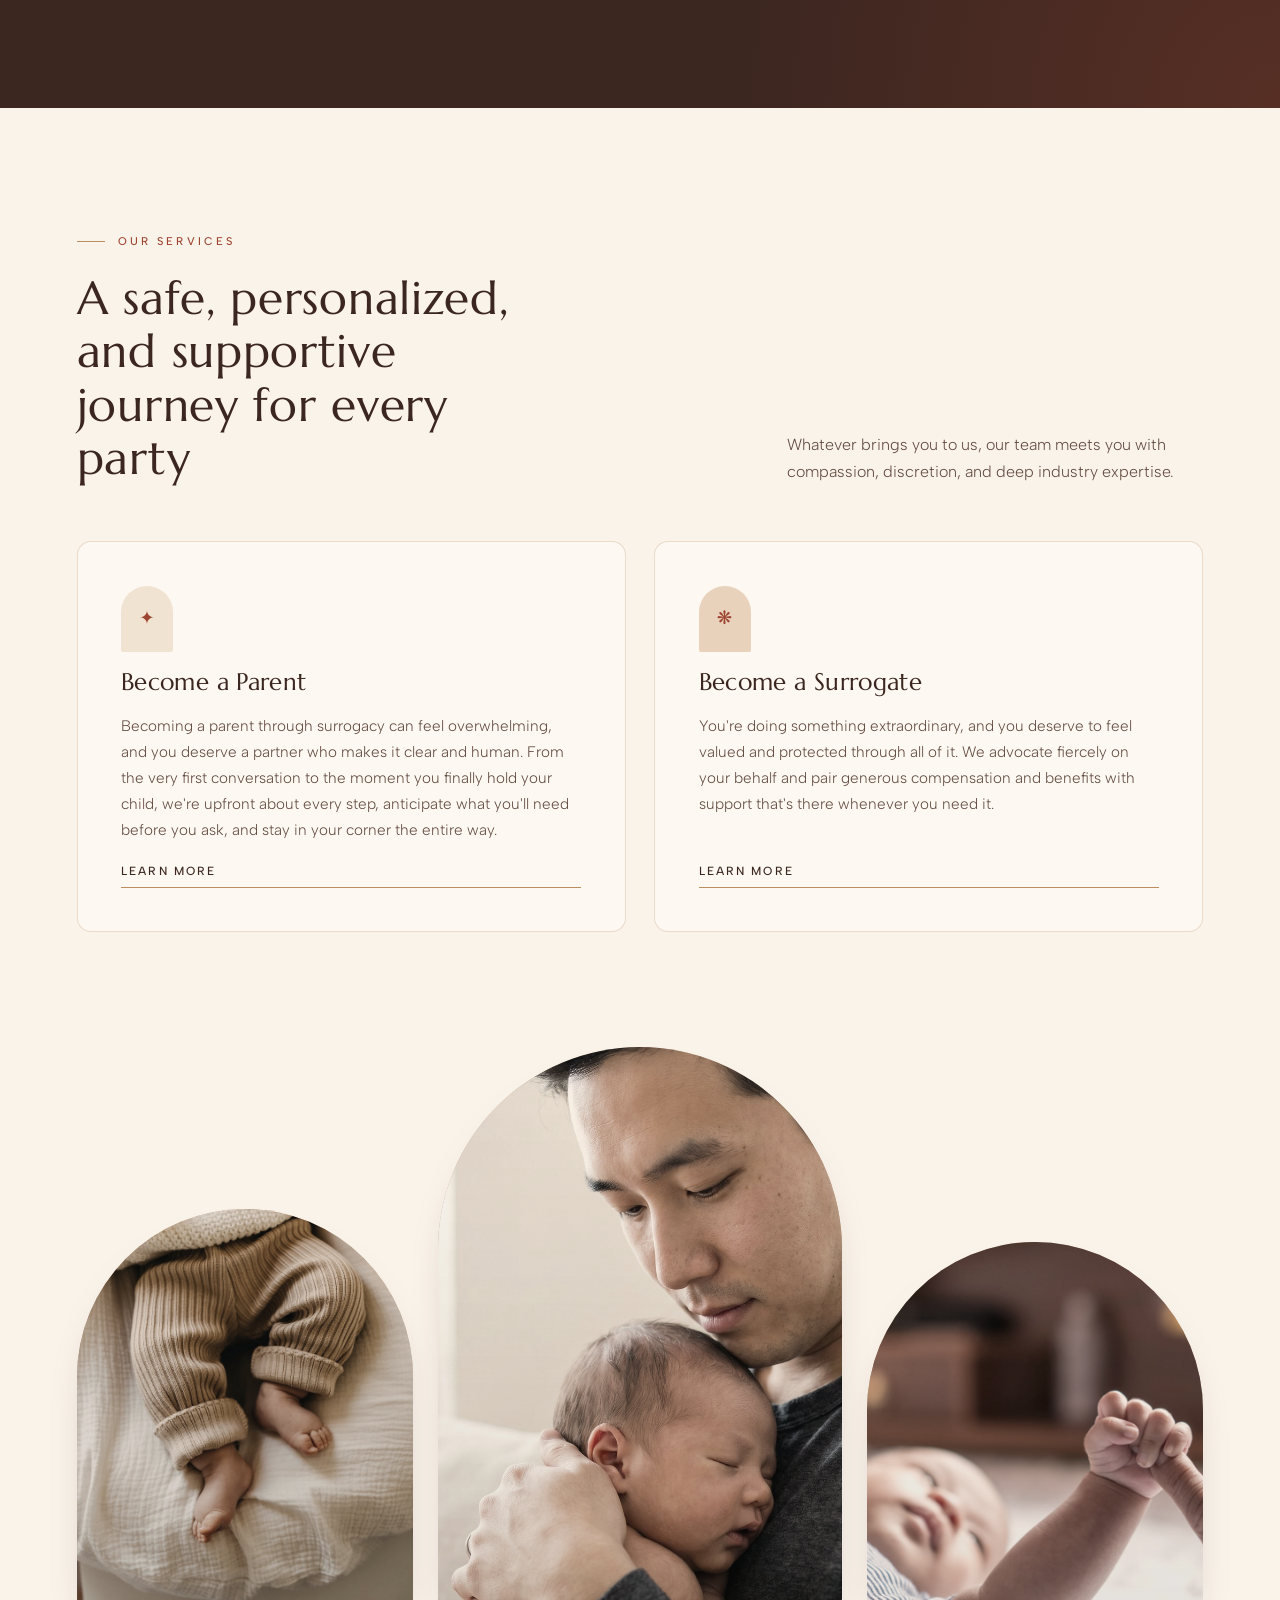
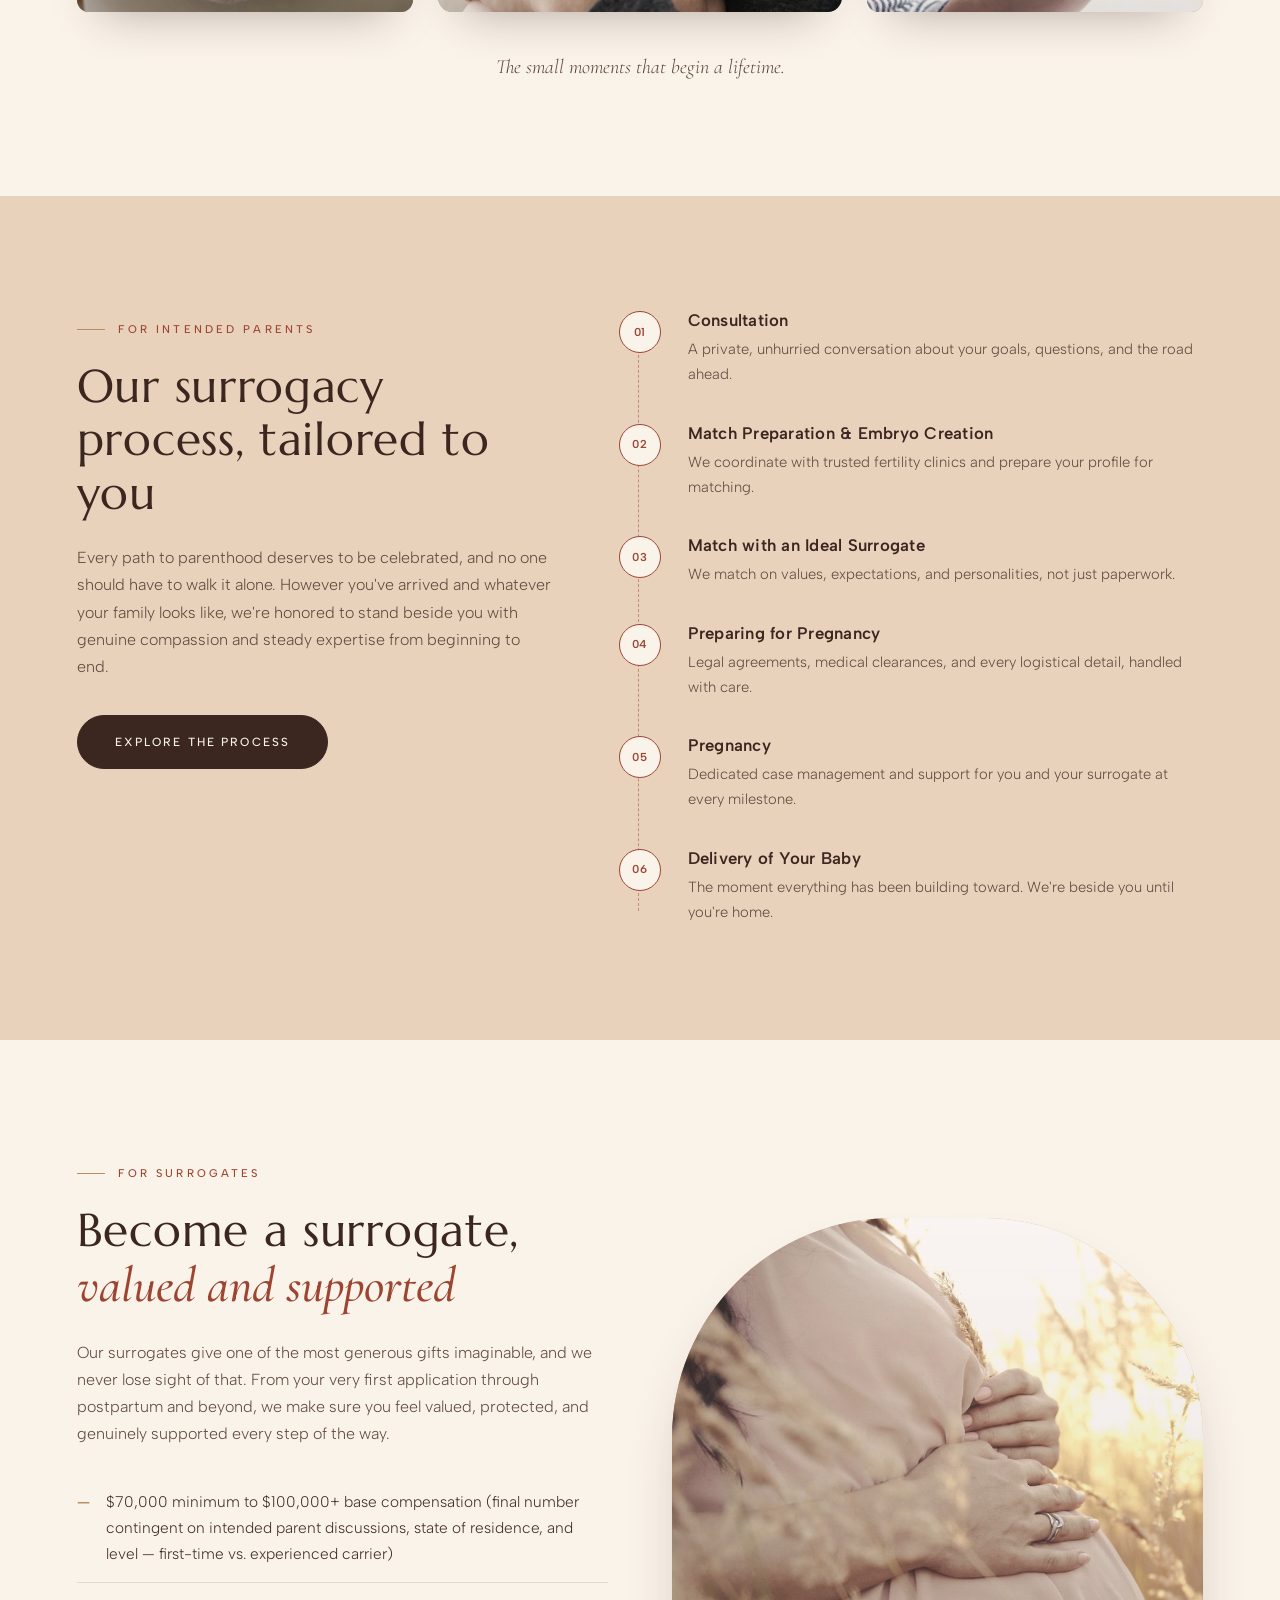
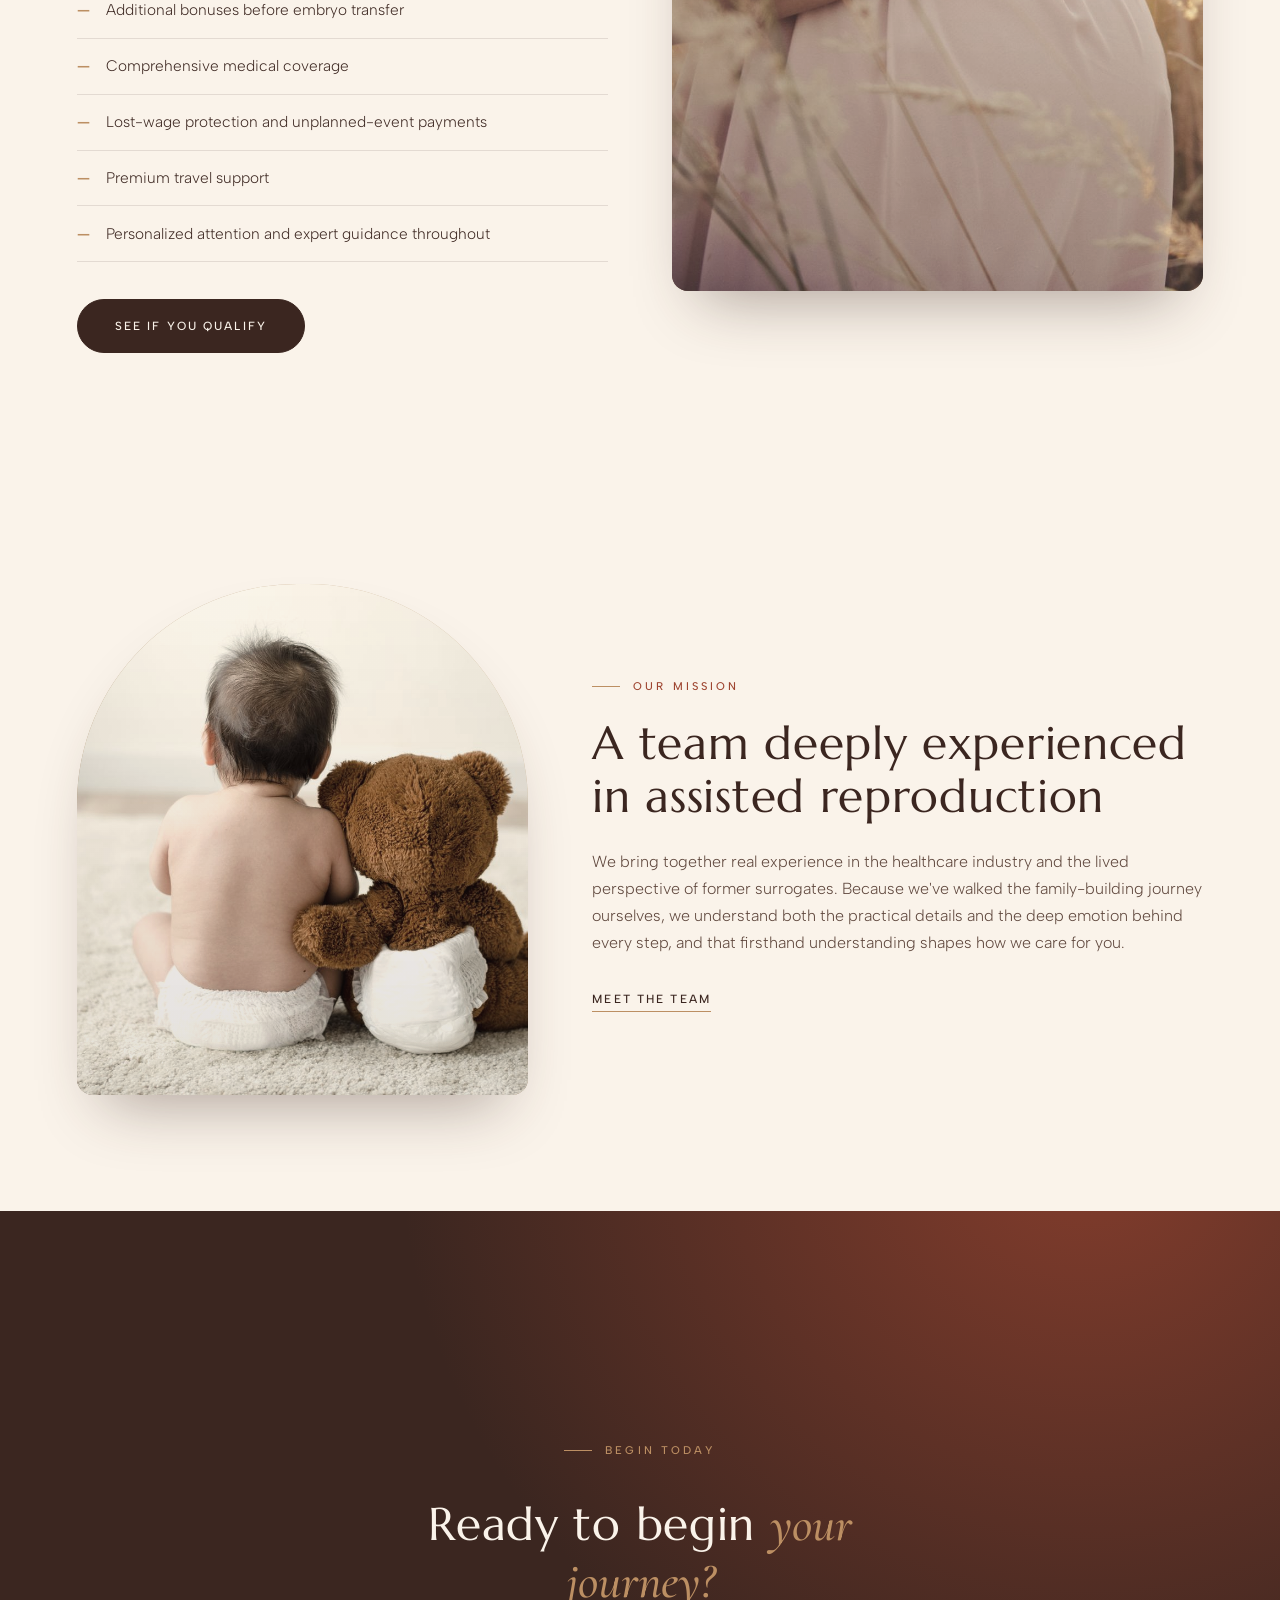
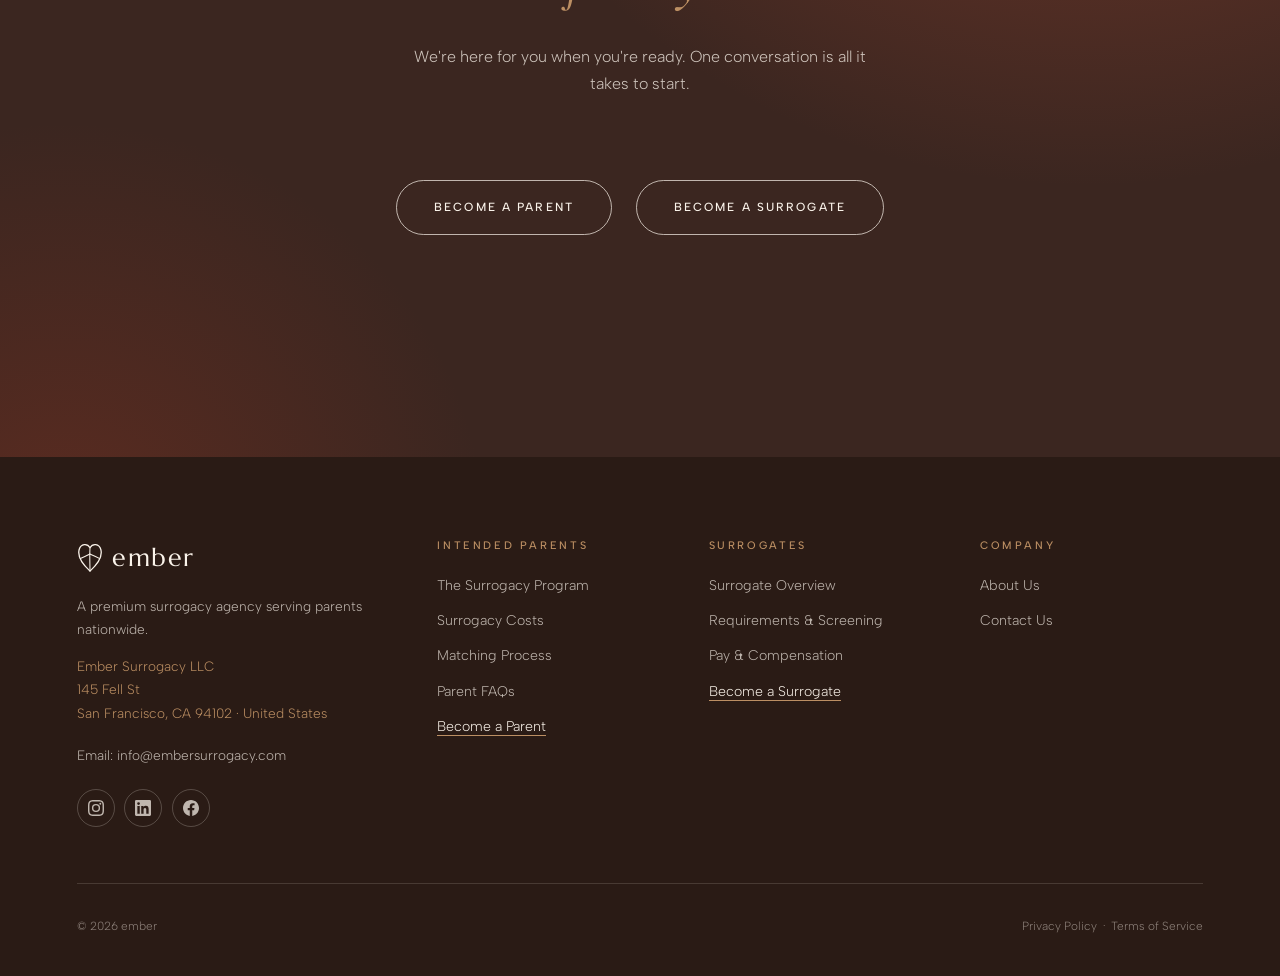
==== commit 5800a39f: "Add files via upload" ====
--- a/index.html
+++ b/index.html
@@ -31,10 +31,13 @@
   gtag('config', 'G-BVRBX1FZB1'); // send_page_view:true default so GA4 checker sees activity
 </script>
 
-<link rel="icon" href="favicon.ico" sizes="48x48">
-<link rel="icon" type="image/svg+xml" href="favicon.svg">
-<link rel="icon" type="image/png" sizes="48x48" href="favicon-48x48.png">
-<link rel="apple-touch-icon" sizes="180x180" href="apple-touch-icon.png">
+<link rel="icon" type="image/svg+xml" href="favicon.svg?v=2" sizes="any">
+<link rel="icon" href="favicon.ico?v=2" sizes="16x16 32x32 48x48 256x256">
+<link rel="icon" type="image/png" sizes="48x48" href="favicon-48x48.png?v=2">
+<link rel="icon" type="image/png" sizes="96x96" href="favicon-96x96.png?v=2">
+<link rel="icon" type="image/png" sizes="192x192" href="favicon-192x192.png?v=2">
+<link rel="apple-touch-icon" sizes="180x180" href="apple-touch-icon.png?v=2">
+<link rel="manifest" href="site.webmanifest">
 <link rel="preconnect" href="https://fonts.googleapis.com">
 <link rel="preconnect" href="https://fonts.gstatic.com" crossorigin>
 <link href="https://fonts.googleapis.com/css2?family=Marcellus&family=Cormorant+Garamond:ital,wght@1,500&family=Albert+Sans:wght@300;400;500;600&display=swap" rel="stylesheet">
@@ -111,8 +114,8 @@
 .logo{font-family:'Marcellus',serif;font-size:1.6rem;letter-spacing:.06em;display:inline-flex;align-items:center;gap:.6rem}
 .logo i{font-style:normal;color:var(--ember)}
 .logo-mark{width:26px;height:auto;flex-shrink:0}
-.logo-mark path{fill:none;stroke:var(--espresso);stroke-width:4;stroke-linecap:round;stroke-linejoin:round}
-.logo-mark .vein{stroke-width:3}
+.logo-mark path{fill:none;stroke:var(--espresso);stroke-width:5;stroke-linecap:round;stroke-linejoin:round}
+.logo-mark .vein{stroke-width:4}
 footer .logo-mark path{stroke:var(--alabaster)}
 .nav-links{display:flex;gap:2.4rem;align-items:center;list-style:none}
 .nav-links a{font-size:.72rem;font-weight:500;letter-spacing:.16em;text-transform:uppercase;transition:color .2s;padding-bottom:.2rem;border-bottom:1px solid transparent}
@@ -493,9 +496,9 @@
     <a class="logo" href="#/home" data-route>
       <svg class="logo-mark" viewBox="0 0 100 120" xmlns="http://www.w3.org/2000/svg" aria-hidden="true">
         <path d="M50,22 C40,5 15,5 8,30 C2,55 20,85 50,112 C80,85 98,55 92,30 C85,5 60,5 50,22 Z"/>
-        <path class="vein" d="M50,26 C48,55 50,85 50,104"/>
-        <path class="vein" d="M50,46 C38,52 27,58 21,64"/>
-        <path class="vein" d="M50,46 C62,52 73,58 79,64"/>
+        <path class="vein" d="M50,22 C48,55 50,85 50,112"/>
+        <path class="vein" d="M49.2,46.2 C37,52 23,58.5 12.4,64"/>
+        <path class="vein" d="M49.2,46.2 C63,52 77,58.5 87.6,64"/>
       </svg>
       ember
     </a>
@@ -1241,9 +1244,9 @@
         <span class="logo">
           <svg class="logo-mark" viewBox="0 0 100 120" xmlns="http://www.w3.org/2000/svg" aria-hidden="true">
             <path d="M50,22 C40,5 15,5 8,30 C2,55 20,85 50,112 C80,85 98,55 92,30 C85,5 60,5 50,22 Z"/>
-            <path class="vein" d="M50,26 C48,55 50,85 50,104"/>
-            <path class="vein" d="M50,46 C38,52 27,58 21,64"/>
-            <path class="vein" d="M50,46 C62,52 73,58 79,64"/>
+            <path class="vein" d="M50,22 C48,55 50,85 50,112"/>
+            <path class="vein" d="M49.2,46.2 C37,52 23,58.5 12.4,64"/>
+            <path class="vein" d="M49.2,46.2 C63,52 77,58.5 87.6,64"/>
           </svg>
           ember
         </span>
